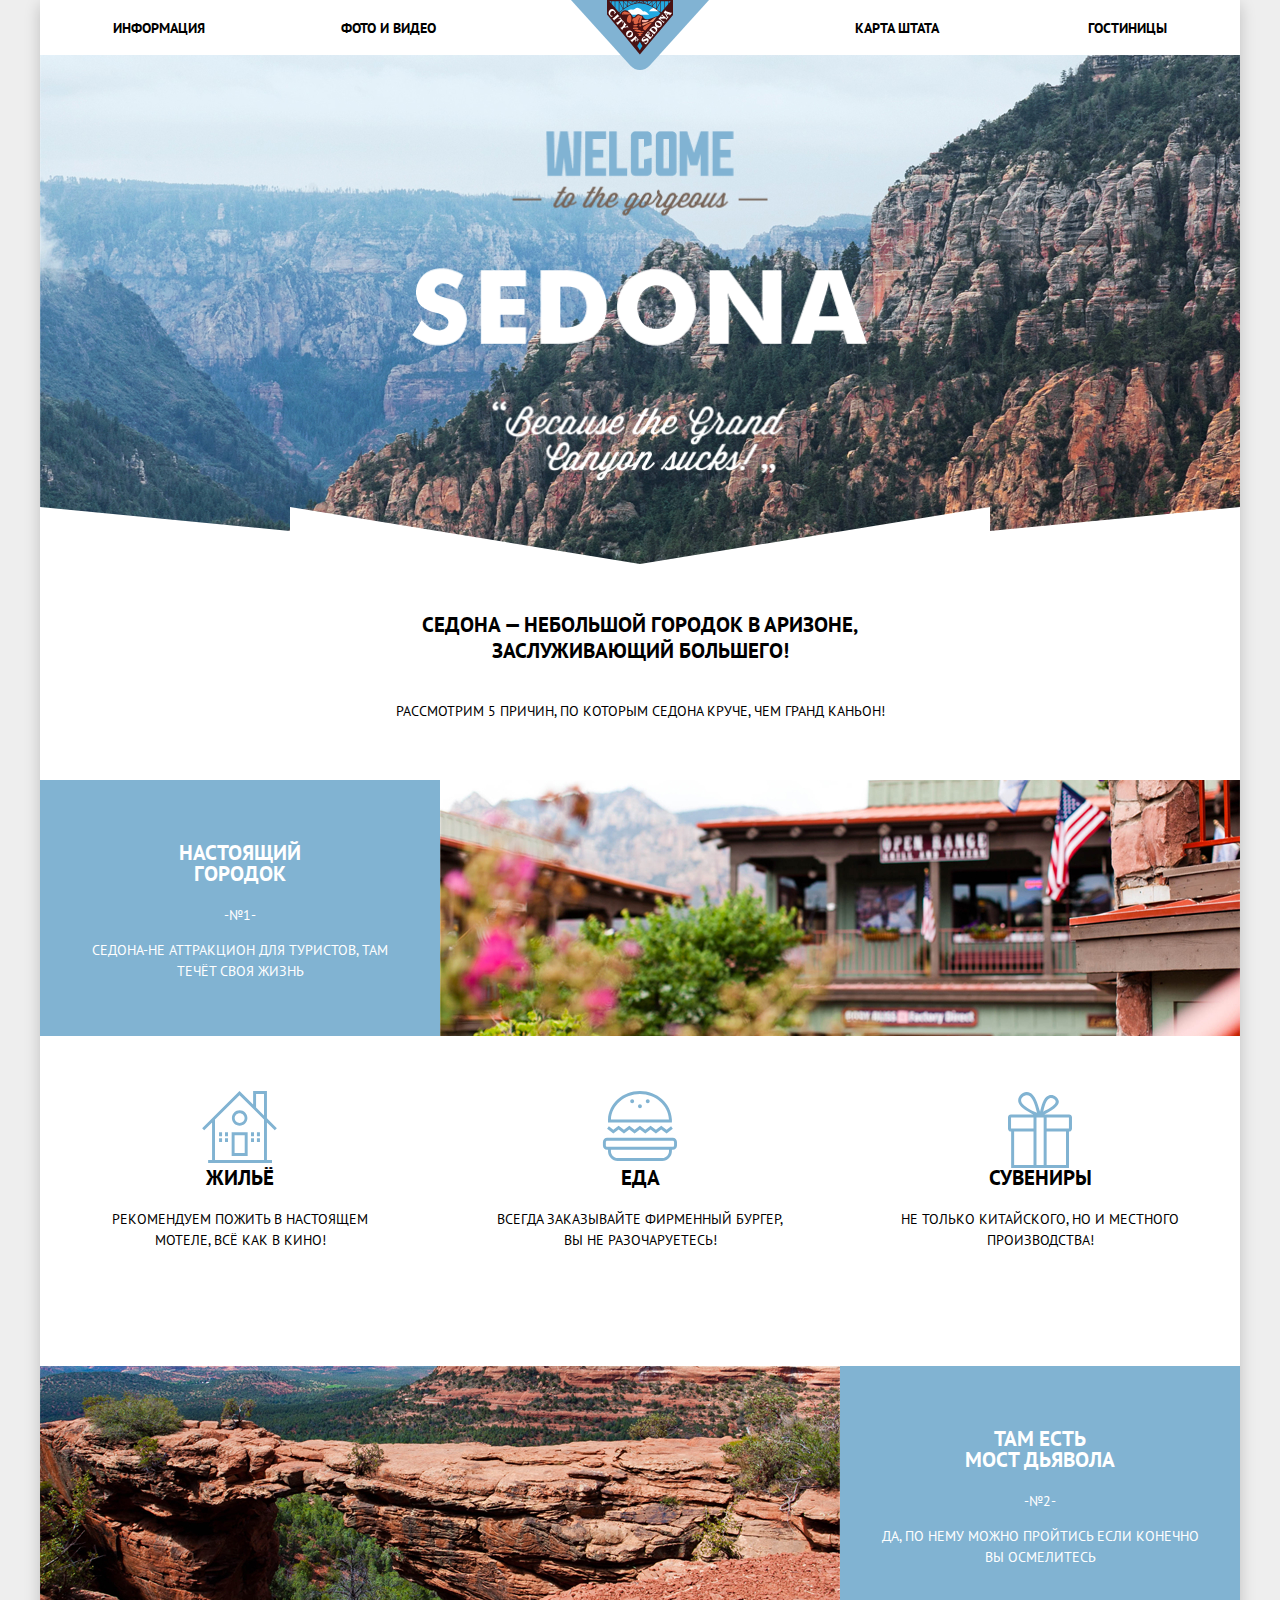
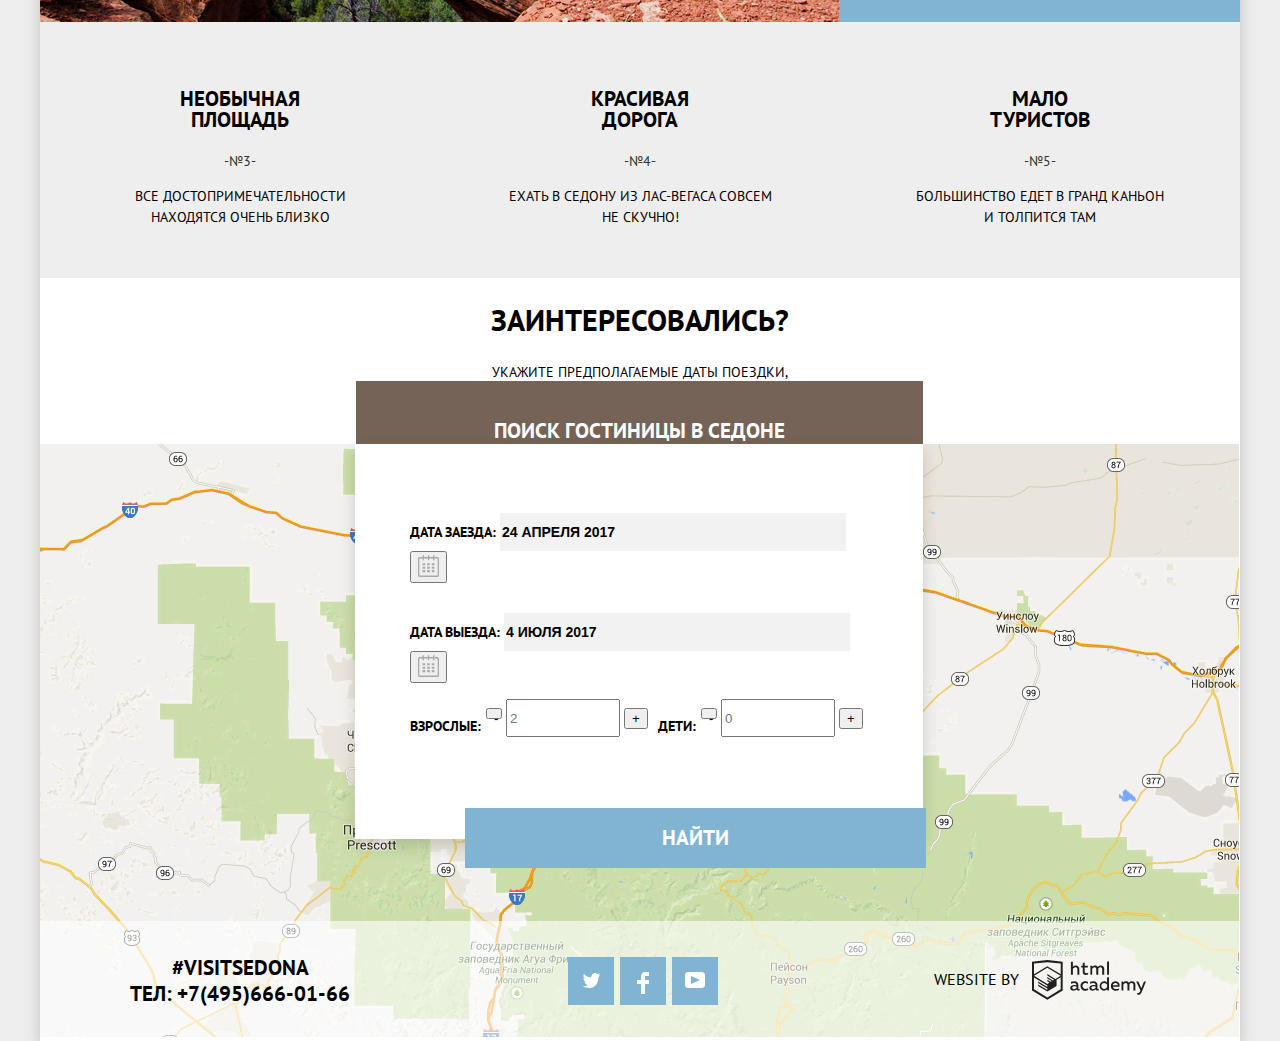
==== index.html @ 146bca11 "homework" ====
<!DOCTYPE html>
<html class="page" lang="ru">
  <head>
    <meta charset="utf-8">
    <title>HTML Academy: Седона</title>
    <link rel="stylesheet" href="https://fonts.googleapis.com/css2?family=PT+Sans:wght@400;700&;display=swap">
    <link rel="stylesheet" href="normalize.css">
    <link rel="stylesheet" href="css\style.css">
  </head>
  <body class="page-body">
      <div class="main-wrapper">
    <header class="main-header">
        <nav class="main-nav">
            <a class="main-header-logo">
                <img src="img/logos.svg" alt="Логотип городка Седона">
            </a>
            <ul class="site-nav">
                <li class="nav-left"><a href="blank.html">Информация</a></li>
                <li class="nav-left"><a href="blank.html">Фото и видео</a></li>
                <li class="nav-right nav-state-map"><a href="blank.html">Карта штата</a></li>
                <li class="nav-right"><a href="blank.html">Гостиницы</a></li>
            </ul> 
        </nav>
    </header>
    <main class="container">
        <section class="main-banner">
            <img class="welcome-pic" src="img/welcome.png" width="456,65" height="350,88" alt="Приветственный баннер">
            <h1 class="visually-hidden">Городок Седона</h1>
        </section>
        <div class="intro">
        <p class="text-intro">Седона — небольшой городок в Аризоне,<br>заслуживающий большего!</p>
        <p class="reasons">Рассмотрим 5 причин, по которым Седона круче, чем Гранд Каньон!</p>
    </div>        
    <section class="features">
            <h2 class="visually-hidden">Причины</h2>
            <ul class="features-list">
                <li class="feature-item-w">
                    <div class="feature-grid-pic-1">
                        <div>
                            <h3 class="item-name-w">Настоящий<br> городок</h3>
                            <p class="item-number-w">-№1-</p>
                            <p class="item-text-w">Седона-не аттракцион для туристов, там<br> течёт своя жизнь</p>
                        </div>
                            <img class="sedona-town-img" src="img/image.jpg" width="800" height="256" alt="Фотография города">
                </div>
               </li>
                <li class="feature-item">
                    <ul class="feature-icons">
                        <li class="feature-icon-home">
                            <h3 class="item-name">Жильё</h3>
                            <p class="item-text">Рекомендуем пожить в настоящем<br> мотеле, всё как в кино!</p>
                        </li>
                        <li class="feature-icon-food">
                            <h3 class="item-name">Еда</h3>
                            <p class="item-text">Всегда заказывайте фирменный бургер,<br> вы не разочаруетесь!</p>
                        </li>
                        <li class="feature-icon-souvenirs">
                            <h3 class="item-name">Сувениры</h3>
                            <p class="item-text">Не только китайского, но и местного<br> производства!</p>
                        </li>
                    </ul>
                </li>
                <li class="feature-item-w">
                    <div class="feature-grid-pic-2">
                        <div>
                            <img class="devils-bridge-img" src="img/image2.jpg" width="800" height="256" alt="Фотография Моста Дьявола»">
                        </div>
                        <div>
                            <h3 class="item-name-w">Там есть<br> мост дьявола</h3>
                            <p class="item-number-w">-№2-</p>
                            <p class="item-text-w">Да, по нему можно пройтись если конечно<br> вы осмелитесь</p>
                        </div>
                    </div>
                </li>
                <li>
                    <ul class="feature-item-grid">
                    <li class="feature-item">
                        <h3 class="item-name">Необычная<br>площадь</h3>
                        <p class="item-number">-№3-</p> 
                        <p class="item-text">Все достопримечательности<br> находятся очень близко</p>
                    </li>
                    <li class="feature-item">
                        <h3 class="item-name">Красивая<br>дорога</h3>
                        <p class="item-number">-№4-</p>
                        <p class="item-text">Ехать в Седону из Лас-Вегаса совсем<br> не скучно!</p>
                    </li>
                    <li class="feature-item">
                        <h3 class="item-name">Мало<br>туристов</h3>
                        <p class="item-number">-№5-</p>
                        <p class="item-text">Большинство едет в Гранд Каньон<br> и толпится там</p>
                    </li>
                    </ul>
                </li>
            </ul>
        </section>
        <section class="interested">
            <p class="reservation-header">Заинтересовались?</p>
            <p class="reservation-text">Укажите предполагаемые даты поездки,<br> и мы покажем вам лучшие предложения гостиниц в Седоне</p>
            <h3 class="visually-hidden" >Форма поиска</h3>
            <a href="#" class="hotel-search-header">Поиск гостиницы в Седоне</a>
        </section>
            <div class="map-index">
            <section class="search-main-page">
            <form class="form-main-page" action="#" method="post">
                <div class="check-in-out">
                <p class="form-item">
                    <label for="check-in">Дата заезда:</label>
                    <input id="check-in" type="text" name="check-in-date" placeholder="24 апреля 2017">
                    <button type="button" name="calendar-button">
                        <svg width="21" height="23" viewBox="0 0 21 23" fill="none" xmlns="http://www.w3.org/2000/svg">
                            <path fill-rule="evenodd" clip-rule="evenodd" d="M16.406 3.02498H19.251C20.217 3.02498 21 3.84698 21 4.86198V21.164C21 22.179 20.217 23 19.251 23H1.75C0.784 23 0 22.179 0 21.164V4.86198C0 3.84698 0.784 3.02498 1.75 3.02498H4.593V1.64798C4.593 1.26698 4.887 0.958984 5.25 0.958984C5.612 0.958984 5.906 1.26698 5.906 1.64798V3.02498H9.844V1.64798C9.844 1.26698 10.138 0.958984 10.501 0.958984C10.862 0.958984 11.156 1.26698 11.156 1.64798V3.02498H15.094V1.64798C15.094 1.26698 15.387 0.958984 15.75 0.958984C16.112 0.958984 16.406 1.26698 16.406 1.64798V3.02498ZM19.5646 21.484C19.6466 21.3979 19.691 21.2828 19.688 21.164H19.689V4.86198C19.689 4.60898 19.493 4.40298 19.252 4.40298H16.407V5.78098C16.407 6.16198 16.113 6.46998 15.751 6.46998C15.388 6.46998 15.095 6.16198 15.095 5.78098V4.40298H11.157V5.78098C11.157 6.16198 10.863 6.46998 10.502 6.46998C10.139 6.46998 9.845 6.16198 9.845 5.78098V4.40298H5.907V5.78098C5.907 6.16198 5.613 6.46998 5.251 6.46998C4.888 6.46998 4.594 6.16198 4.594 5.78098V4.40298H1.75C1.50263 4.40953 1.30696 4.61458 1.312 4.86198V21.164C1.30696 21.4114 1.50263 21.6164 1.75 21.623H19.251C19.3698 21.6201 19.4826 21.5701 19.5646 21.484Z" fill="#A9A9A9"/>
                            <path fill-rule="evenodd" clip-rule="evenodd" d="M4.59399 9.2251H7.21899V11.2911H4.59399V9.2251ZM4.59399 12.6681H7.21899V14.7351H4.59399V12.6681ZM7.21899 16.1121H4.59399V18.1781H7.21899V16.1121ZM9.18799 16.1121H11.813V18.1781H9.18799V16.1121ZM11.813 12.6681H9.18799V14.7351H11.813V12.6681ZM9.18799 9.2251H11.813V11.2911H9.18799V9.2251ZM16.406 16.1121H13.781V18.1781H16.406V16.1121ZM13.781 12.6681H16.406V14.7351H13.781V12.6681ZM16.406 9.2251H13.781V11.2911H16.406V9.2251Z" fill="#A9A9A9"/>
                            </svg>
                    </button>
                </p>
                <p class="form-item">
                    <label for="check-out">Дата выезда:</label>
                    <input id="check-out" type="text" name="check-out-date" placeholder="4 июля 2017">
                    <button type="button" name="calendar-button">
                        <svg width="21" height="23" viewBox="0 0 21 23" fill="none" xmlns="http://www.w3.org/2000/svg">
                            <path fill-rule="evenodd" clip-rule="evenodd" d="M16.406 3.02498H19.251C20.217 3.02498 21 3.84698 21 4.86198V21.164C21 22.179 20.217 23 19.251 23H1.75C0.784 23 0 22.179 0 21.164V4.86198C0 3.84698 0.784 3.02498 1.75 3.02498H4.593V1.64798C4.593 1.26698 4.887 0.958984 5.25 0.958984C5.612 0.958984 5.906 1.26698 5.906 1.64798V3.02498H9.844V1.64798C9.844 1.26698 10.138 0.958984 10.501 0.958984C10.862 0.958984 11.156 1.26698 11.156 1.64798V3.02498H15.094V1.64798C15.094 1.26698 15.387 0.958984 15.75 0.958984C16.112 0.958984 16.406 1.26698 16.406 1.64798V3.02498ZM19.5646 21.484C19.6466 21.3979 19.691 21.2828 19.688 21.164H19.689V4.86198C19.689 4.60898 19.493 4.40298 19.252 4.40298H16.407V5.78098C16.407 6.16198 16.113 6.46998 15.751 6.46998C15.388 6.46998 15.095 6.16198 15.095 5.78098V4.40298H11.157V5.78098C11.157 6.16198 10.863 6.46998 10.502 6.46998C10.139 6.46998 9.845 6.16198 9.845 5.78098V4.40298H5.907V5.78098C5.907 6.16198 5.613 6.46998 5.251 6.46998C4.888 6.46998 4.594 6.16198 4.594 5.78098V4.40298H1.75C1.50263 4.40953 1.30696 4.61458 1.312 4.86198V21.164C1.30696 21.4114 1.50263 21.6164 1.75 21.623H19.251C19.3698 21.6201 19.4826 21.5701 19.5646 21.484Z" fill="#A9A9A9"/>
                            <path fill-rule="evenodd" clip-rule="evenodd" d="M4.59399 9.2251H7.21899V11.2911H4.59399V9.2251ZM4.59399 12.6681H7.21899V14.7351H4.59399V12.6681ZM7.21899 16.1121H4.59399V18.1781H7.21899V16.1121ZM9.18799 16.1121H11.813V18.1781H9.18799V16.1121ZM11.813 12.6681H9.18799V14.7351H11.813V12.6681ZM9.18799 9.2251H11.813V11.2911H9.18799V9.2251ZM16.406 16.1121H13.781V18.1781H16.406V16.1121ZM13.781 12.6681H16.406V14.7351H13.781V12.6681ZM16.406 9.2251H13.781V11.2911H16.406V9.2251Z" fill="#A9A9A9"/>
                            </svg>
                    </button>
                </p>
            </div>
            <div class="kids-adult">
                <p class="form-item">
                    <label for="adults">Взрослые:</label>
                    <div class="plus-minus-wrapper">
                        <button type="button" class="button-minus">-</button>
                    <input id="adults" type="text" name="how-many-adults" placeholder="2">
                    <button type="button" class="button-plus">+</button>
                </div>
                </p>
                <p class="form-item">
                    <label for="kids">Дети:</label>
                    <div class="plus-minus-wrapper">
                    <button type="button" class="button-minus">-</button>
                    <input id="kids" type="text" name="how-many-kids" placeholder="0">
                    <button type="button" class="button-plus">+</button>
                </div>
                </p>
            </div>
            <button type="submit" class="search-button">Найти</button>
            </form>  
        </section>
        <img src="img/map.png" width="1199" height="594" alt="Скриншот карты">
    </div>
    </main>
    <footer class="page-footer main-footer">
        <section class="footer-contacts">
            <p>#VISITSEDONA<br>
                ТЕЛ: <a href="tel:+74956660166">+7(495)666-01-66</a>
            </p>
        </section>
        <section class="footer-social">
            <ul class="social">
                <li class="social-icon">
                    <a class="social-button" href="#">
                        <span class="visually-hidden">Твиттер</span>
                        <svg width="17" height="17" viewBox="0 0 17 17" fill="none" xmlns="http://www.w3.org/2000/svg">
                            <path d="M10.95 1.14409C12.635 0.648089 13.934 1.41409 14.527 2.32309C15.2 2.09209 15.858 1.84209 16.538 1.61509C16.5249 2.30145 16.2117 2.94761 15.681 3.38309C16.366 3.55309 16.985 2.89209 16.985 2.89209C16.816 3.89209 15.979 4.68009 15.422 4.91609C15.191 11.6661 12.247 16.1331 5.34498 15.9981H4.89898C4.48898 15.9981 0.734977 15.5381 0.000976562 14.1111C2.27198 14.3071 3.89398 13.6891 4.69398 12.9341C3.73398 12.6341 2.01498 12.4571 1.71498 9.98409C2.06398 10.0901 2.27898 10.2121 2.90498 10.1031C1.70498 9.24709 0.373977 8.53009 0.447977 6.33009C0.732977 6.65809 1.51498 6.86609 1.78798 6.80209C1.08498 6.56109 -0.182023 3.44209 0.893977 1.85009C2.71198 3.70409 4.62898 5.45609 8.04598 5.62309C8.25398 3.33009 9.18298 1.79309 10.95 1.14409Z" fill="white"/>
                        </svg>
                    </a>
                </li>
                <li class="social-icon">
                    <a class="social-button" href="#">
                        <span class="visually-hidden">Фейсбук</span>
                        <svg width="12" height="22" viewBox="0 0 12 22" fill="none" xmlns="http://www.w3.org/2000/svg">
                            <path d="M12 4V0H8C5.79086 0 4 1.79086 4 4V8H0V12H4V22H8V12H12V8H8V4H12Z" fill="white"/>
                        </svg>
                    </a>
                </li>
                <li class="social-icon">
                    <a class="social-button" href="#">
                        <span class="visually-hidden">Ютуб</span>
                        <svg width="20" height="16" viewBox="0 0 20 16" fill="none" xmlns="http://www.w3.org/2000/svg">
                            <path fill-rule="evenodd" clip-rule="evenodd" d="M3 0H17C18.65 0 20 1.35 20 3V13C20 14.65 18.65 16 17 16H3C1.35 16 0 14.65 0 13V3C0 1.35 1.35 0 3 0ZM6.027 4.002V11.998L15.014 8L6.027 4.002Z" fill="white"/>
                        </svg>                            
                    </a>
                </li>
            </ul>
        </section>
        <section>
            <span class="footer-copyright">
                <div class="copyright-text">WEBSITE BY</div>
                <a class="copyright-button" href="https://htmlacademy.ru/intensive/htmlcss">
                    <span class="visually-hidden">HTML Academy</span>
                    <svg width="115" height="41" viewBox="0 0 115 41" fill="none" xmlns="http://www.w3.org/2000/svg">
                        <path fill-rule="evenodd" clip-rule="evenodd" d="M15.5197 1.05737H15.3509L0 2.71895V31.4945L15.3509 40.8382L30.7018 31.4945V2.71895L15.5197 1.05737ZM77.0183 2.62185H75.0876V15.7311H77.0183V2.62185ZM40.8619 2.63264V7.76843C41.6131 6.9864 42.6386 6.5436 43.7105 6.53843C44.6823 6.47908 45.6329 6.84495 46.3253 7.54479C47.0177 8.24462 47.3866 9.21244 47.3399 10.2068V15.7634H45.367V10.4658C45.4231 9.94897 45.2754 9.43059 44.9566 9.02553C44.6377 8.62047 44.174 8.36218 43.6683 8.3079H43.3518C42.3456 8.36979 41.4321 8.9295 40.9041 9.80764V15.7634H38.8995V2.63264H40.8619ZM77.0183 31.4837H75.2775V30.0595C74.4828 31.1353 73.23 31.7538 71.9119 31.7211C69.4751 31.5528 67.5825 29.4822 67.5825 26.9845C67.5825 24.4867 69.4751 22.4162 71.9119 22.2479C73.1195 22.2052 74.2818 22.7203 75.0771 23.6505V18.3205H77.0183V31.4837ZM47.0656 30.0595C47.263 30.0515 47.4583 30.0152 47.6459 29.9516V31.3866C47.2482 31.5404 46.826 31.6172 46.4009 31.6132C45.6482 31.6769 44.9394 31.2429 44.639 30.5342C43.7036 31.31 42.5302 31.7227 41.3261 31.6995C39.733 31.6995 38.256 30.804 38.256 28.9482C38.256 26.65 40.3661 25.9379 42.1702 25.9379C42.9402 25.9505 43.707 26.0408 44.4596 26.2076V25.884C44.4596 24.805 43.6578 23.9742 42.1491 23.9742C41.0585 23.9764 39.9804 24.2116 38.9839 24.6647V22.8305C40.0678 22.451 41.204 22.2506 42.3495 22.2371C44.8394 22.2371 46.3693 23.4455 46.3693 26.1753V29.4121C46.3546 29.5668 46.401 29.721 46.4981 29.8406C46.5951 29.9601 46.7349 30.035 46.8862 30.0487H47.0656V30.0595ZM40.2711 28.8403C40.298 29.229 40.4761 29.5905 40.7655 29.844C41.055 30.0974 41.4317 30.2217 41.8115 30.189H41.9275C42.8819 30.1906 43.7973 29.8022 44.4702 29.11V27.5779C43.842 27.4414 43.2026 27.3655 42.5605 27.3513C41.5055 27.3513 40.2817 27.7074 40.2817 28.8403H40.2711ZM56.0229 22.9384C55.1962 22.4632 54.2596 22.2246 53.3115 22.2479H52.9422C51.7332 22.2873 50.5891 22.8166 49.7619 23.7192C48.9347 24.6218 48.4923 25.8236 48.5321 27.06V27.5024C48.6957 30.0004 50.805 31.8921 53.2482 31.7318C54.2519 31.7555 55.2477 31.5452 56.1601 31.1168V29.2718C55.3769 29.7215 54.4945 29.9591 53.5963 29.9624C52.5199 30.0288 51.4963 29.4793 50.9385 28.5356C50.3806 27.5918 50.3806 26.4095 50.9385 25.4658C51.4963 24.522 52.5199 23.9725 53.5963 24.039C54.461 24.0357 55.3066 24.2989 56.0229 24.7942V22.9384ZM66.1514 30.0595C66.3488 30.0515 66.5441 30.0152 66.7317 29.9516V31.3866C66.334 31.5404 65.9118 31.6172 65.4867 31.6132C64.734 31.6769 64.0252 31.2429 63.7248 30.5342C62.7894 31.31 61.616 31.7227 60.4119 31.6995C58.8188 31.6995 57.3417 30.804 57.3417 28.9482C57.3417 26.65 59.4518 25.9379 61.256 25.9379C62.0259 25.9505 62.7928 26.0408 63.5454 26.2076V25.884C63.5454 24.805 62.7436 23.9742 61.2349 23.9742C60.1443 23.9764 59.0662 24.2116 58.0697 24.6647V22.8305C59.1536 22.451 60.2897 22.2506 61.4353 22.2371C63.9252 22.2371 65.455 23.4455 65.455 26.1753V29.4121C65.4404 29.5668 65.4868 29.721 65.5838 29.8406C65.6809 29.9601 65.8207 30.035 65.972 30.0487H66.1514V30.0595ZM59.855 29.8481C59.5632 29.5943 59.3837 29.2311 59.3569 28.8403H59.378C59.378 27.7074 60.5385 27.3513 61.6569 27.3513C62.299 27.3655 62.9383 27.4414 63.5665 27.5779V29.11C62.8937 29.8022 61.9782 30.1906 61.0239 30.189H60.9078C60.5263 30.2247 60.1469 30.1019 59.855 29.8481ZM69.3271 26.9305C69.3271 25.2859 70.6308 23.9526 72.239 23.9526L72.2601 24.0066C73.4742 24.0066 74.5742 24.7382 75.0665 25.8732V28.0311C74.5856 29.1871 73.4673 29.9296 72.239 29.9084C70.6308 29.9084 69.3271 28.5752 69.3271 26.9305ZM83.3486 22.2479C86.8408 22.2479 88.0541 25.1395 87.4844 27.7397H80.922C81.1436 29.3582 82.6839 30.0163 84.2876 30.0163C85.2509 30.0196 86.2027 29.8021 87.0729 29.3797V31.1061C86.0736 31.5421 84.9939 31.7519 83.9078 31.7211C81.2385 31.7211 78.8963 30.189 78.8963 26.9521C78.8362 25.7502 79.2482 24.5736 80.0408 23.6841C80.8334 22.7945 81.9408 22.2658 83.1165 22.2155H83.3486V22.2479ZM80.8693 26.1753C80.9704 24.8237 82.1216 23.8104 83.4436 23.9095H83.4858C84.1064 23.8531 84.7196 24.08 85.1612 24.5295C85.6028 24.979 85.8275 25.6051 85.7752 26.24H80.8693V26.1753ZM89.489 31.4621V22.4961H91.2298V23.575C91.9777 22.7197 93.041 22.2229 94.1628 22.2047C95.2951 22.1328 96.3712 22.7163 96.9482 23.7153C97.7407 22.8335 98.8477 22.3161 100.018 22.2803C100.952 22.2327 101.859 22.6011 102.507 23.2901C103.154 23.9792 103.478 24.9213 103.394 25.8732V31.4837H101.39V25.9271C101.437 25.4734 101.306 25.0191 101.024 24.6647C100.743 24.3104 100.336 24.0852 99.8917 24.039H99.6174C98.7512 24.0941 97.9525 24.536 97.4335 25.2474V31.4837H95.4289V25.9271C95.4728 25.47 95.3357 25.0139 95.0481 24.6611C94.7606 24.3082 94.3467 24.088 93.8991 24.0497H93.6881C92.7466 24.1344 91.8915 24.6449 91.3564 25.4416V31.5161H89.5312L89.489 31.4621ZM113.977 22.4745H111.972L109.324 29.2718L106.306 22.4853H104.196L108.417 31.5484L108.237 32.0016C107.72 33.3611 107.003 34.0516 106.053 34.0516C105.75 34.0548 105.447 34.0112 105.156 33.9221V35.6161C105.536 35.7125 105.926 35.7632 106.317 35.7671C107.646 35.7671 108.902 35.0226 109.851 32.6813L113.977 22.4745ZM52.689 6.78658V3.54974L50.7266 4.01369V6.73264H49.144V8.49132H50.7899V12.9905C50.7231 13.817 51.0244 14.6301 51.61 15.2038C52.1955 15.7775 53.0028 16.0505 53.8073 15.9468C54.5996 15.9535 55.3875 15.8259 56.139 15.5692V13.8429C55.5727 14.0781 54.9672 14.199 54.356 14.199C53.2165 14.199 52.689 13.8105 52.689 12.6237V8.5129H55.8541V6.78658H52.689ZM58.3862 15.7526V6.75421H60.1376V7.83316C60.8811 6.97655 61.9403 6.476 63.0601 6.45211C64.1624 6.38099 65.2146 6.93142 65.8032 7.88711C66.5958 7.00534 67.7028 6.48794 68.8734 6.45211C69.8138 6.41462 70.7233 6.79859 71.364 7.50353C72.0046 8.20846 72.3126 9.16418 72.2073 10.1205V15.7418H70.2028V10.1853C70.2499 9.73151 70.1184 9.27721 69.8373 8.92287C69.5561 8.56853 69.1485 8.34334 68.7046 8.29711H68.4619C67.5957 8.35228 66.797 8.7942 66.278 9.50553V15.7418H64.2734V10.1853C64.3206 9.73151 64.1891 9.27721 63.9079 8.92287C63.6268 8.56853 63.2191 8.34334 62.7752 8.29711H62.5326C61.5911 8.38181 60.736 8.89229 60.2009 9.68895V15.7634H58.3862V15.7526ZM28.6972 30.3033L28.7078 30.2968L28.6972 30.3184V30.3033ZM28.6972 18.3205V30.3033L15.3509 38.4321L2.00459 30.3184V18.5147L15.2876 26.6068V28.0311L6.18257 22.5284V23.9418L15.3404 29.5632V31.0629L6.19312 25.4955V26.9521L15.3509 32.5734L24.5826 26.9197V20.8129L28.6972 18.3205ZM28.7078 16.7776L25.0362 18.9355L23.3482 20.0145L15.3087 15.0837V16.4971L22.156 20.7266L22.0083 20.8237L20.9532 21.4063L15.2876 17.9537V19.3995L19.761 22.1184L18.706 22.8413L15.3298 20.7913V22.2047L17.5454 23.5426L15.2982 24.9021L2.11009 16.864L15.3087 8.72869L28.7078 16.7776ZM15.2876 7.27211L28.7078 15.3534V4.56395L15.3615 3.12895L2.01514 4.56395V15.3534L15.2876 7.27211Z" fill="#231F20"/>
                    </svg>
                </a>
            </span>
        </section>
    </footer>
</div>
</body>
</html>
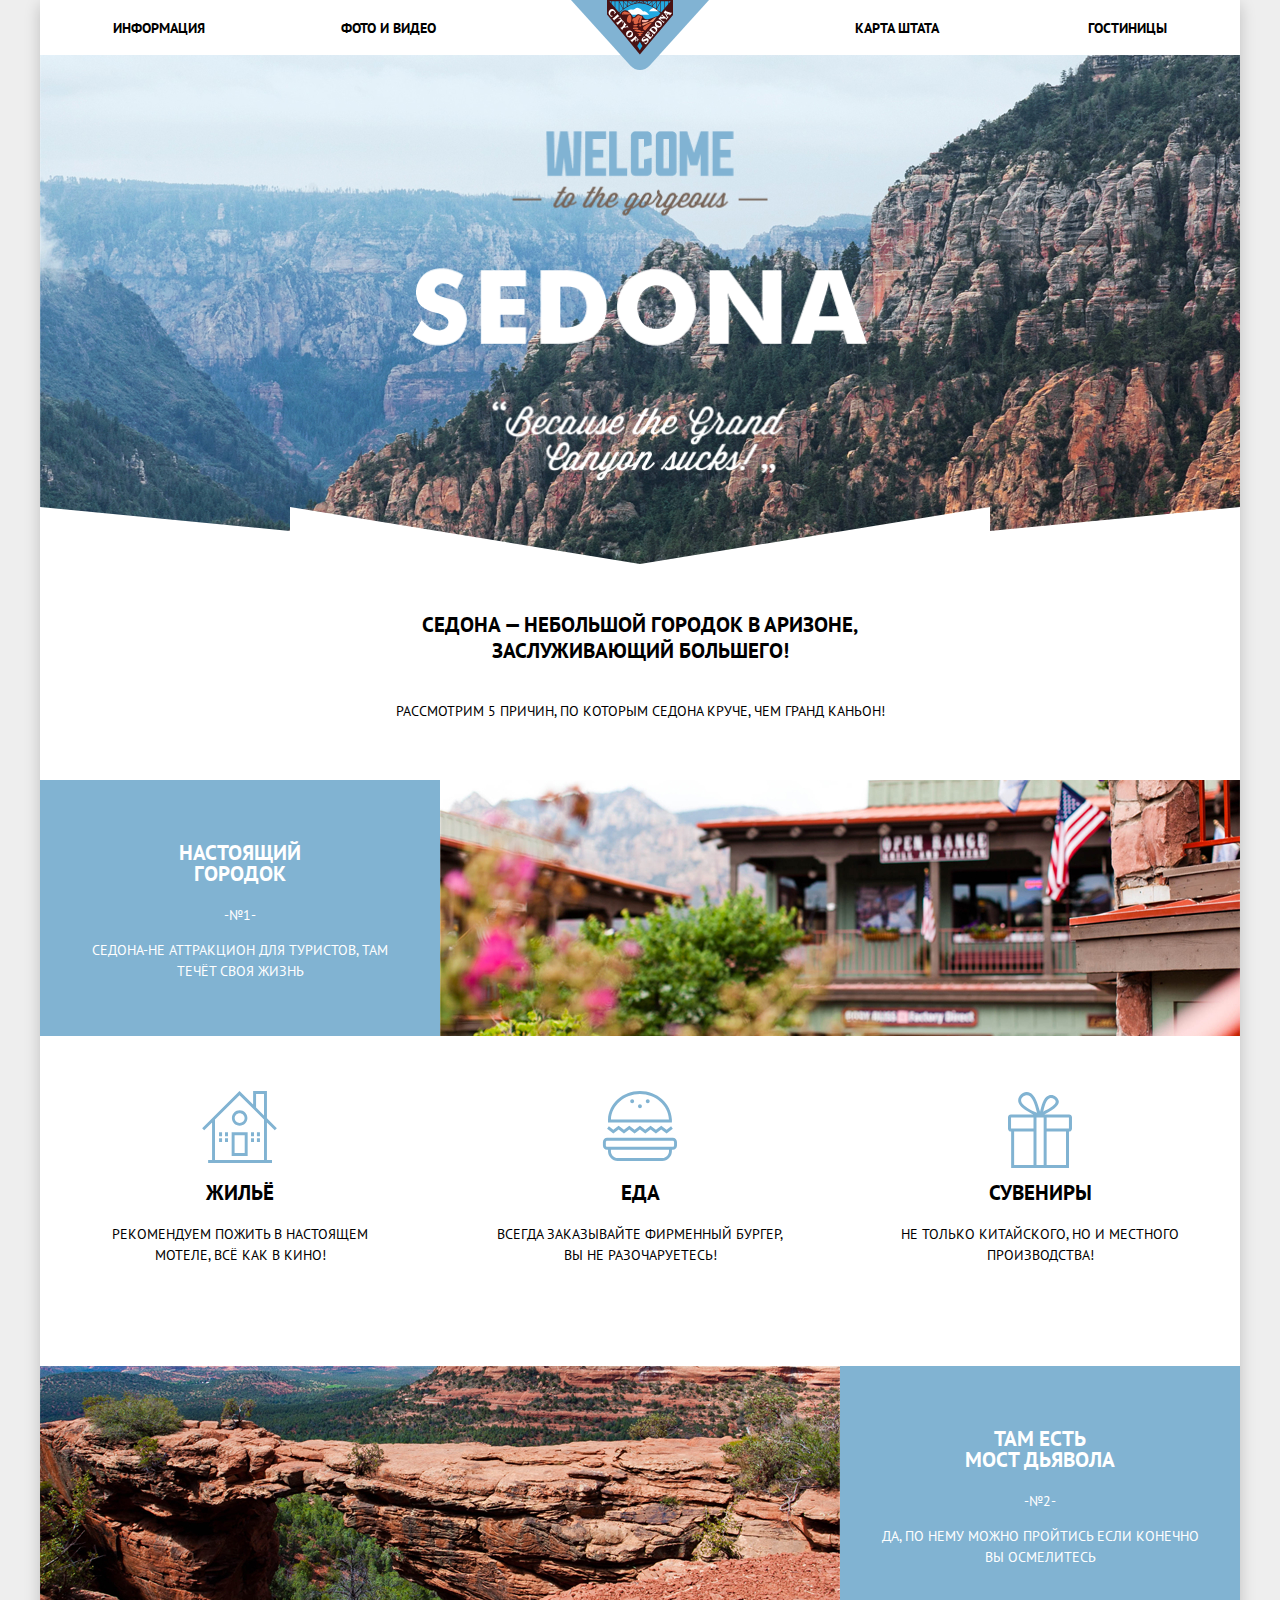
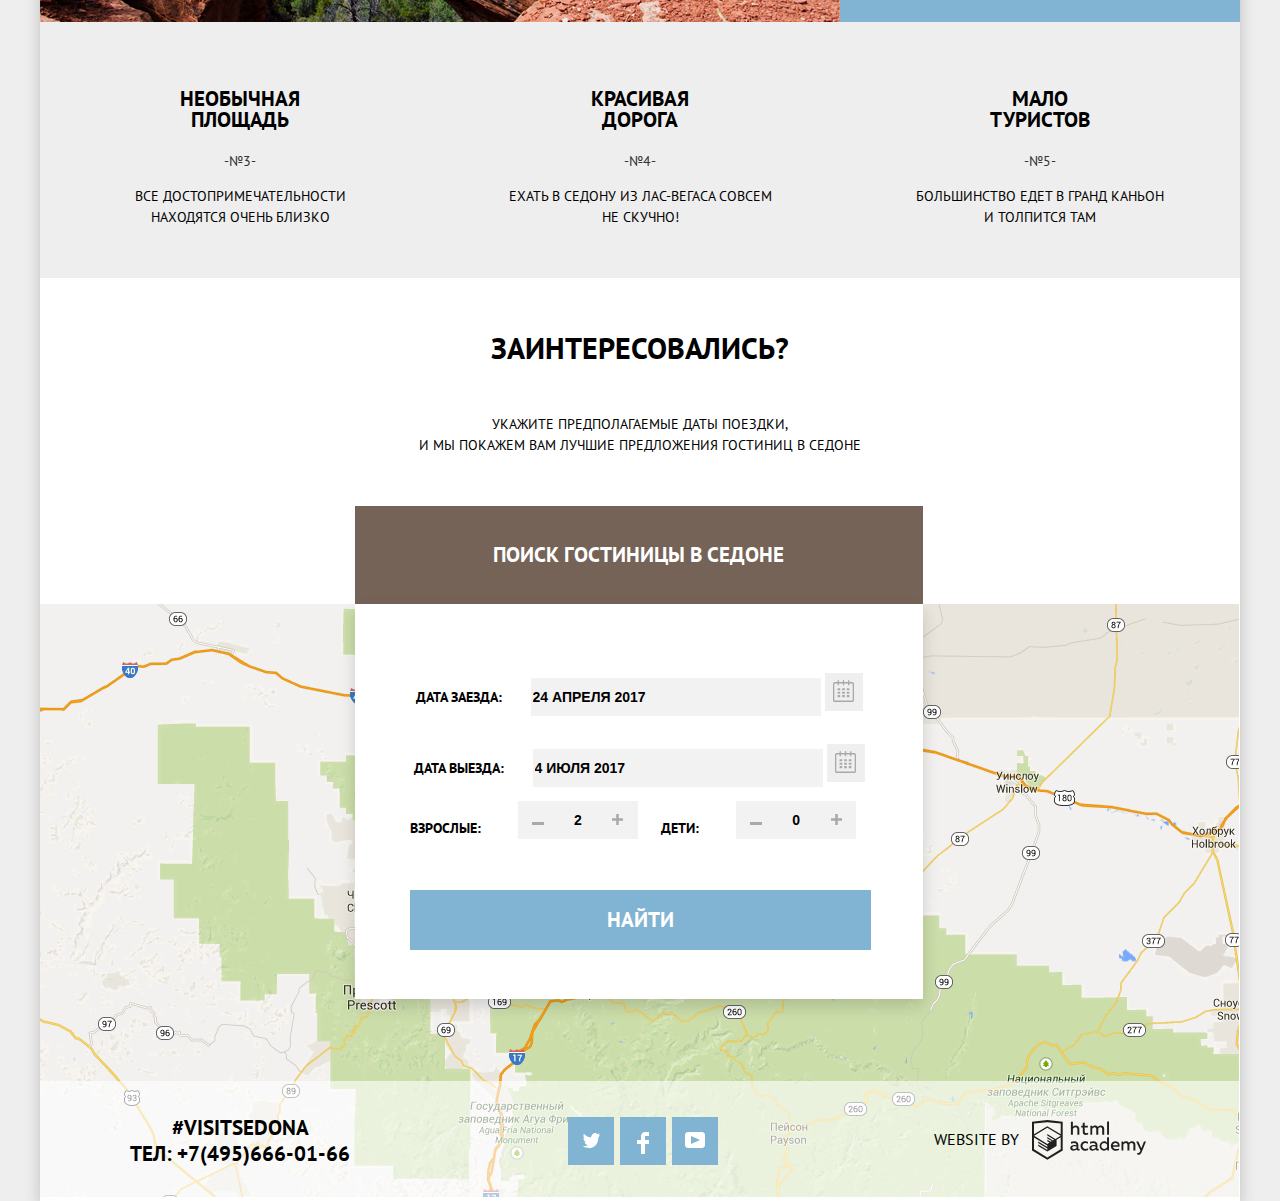
==== commit 12317d35: "hw" ====
--- a/index.html
+++ b/index.html
@@ -106,7 +106,7 @@
                 <p class="form-item">
                     <label for="check-in">Дата заезда:</label>
                     <input id="check-in" type="text" name="check-in-date" placeholder="24 апреля 2017">
-                    <button type="button" name="calendar-button">
+                    <button type="button" name="calendar-button" class="calendar-button">
                         <svg width="21" height="23" viewBox="0 0 21 23" fill="none" xmlns="http://www.w3.org/2000/svg">
                             <path fill-rule="evenodd" clip-rule="evenodd" d="M16.406 3.02498H19.251C20.217 3.02498 21 3.84698 21 4.86198V21.164C21 22.179 20.217 23 19.251 23H1.75C0.784 23 0 22.179 0 21.164V4.86198C0 3.84698 0.784 3.02498 1.75 3.02498H4.593V1.64798C4.593 1.26698 4.887 0.958984 5.25 0.958984C5.612 0.958984 5.906 1.26698 5.906 1.64798V3.02498H9.844V1.64798C9.844 1.26698 10.138 0.958984 10.501 0.958984C10.862 0.958984 11.156 1.26698 11.156 1.64798V3.02498H15.094V1.64798C15.094 1.26698 15.387 0.958984 15.75 0.958984C16.112 0.958984 16.406 1.26698 16.406 1.64798V3.02498ZM19.5646 21.484C19.6466 21.3979 19.691 21.2828 19.688 21.164H19.689V4.86198C19.689 4.60898 19.493 4.40298 19.252 4.40298H16.407V5.78098C16.407 6.16198 16.113 6.46998 15.751 6.46998C15.388 6.46998 15.095 6.16198 15.095 5.78098V4.40298H11.157V5.78098C11.157 6.16198 10.863 6.46998 10.502 6.46998C10.139 6.46998 9.845 6.16198 9.845 5.78098V4.40298H5.907V5.78098C5.907 6.16198 5.613 6.46998 5.251 6.46998C4.888 6.46998 4.594 6.16198 4.594 5.78098V4.40298H1.75C1.50263 4.40953 1.30696 4.61458 1.312 4.86198V21.164C1.30696 21.4114 1.50263 21.6164 1.75 21.623H19.251C19.3698 21.6201 19.4826 21.5701 19.5646 21.484Z" fill="#A9A9A9"/>
                             <path fill-rule="evenodd" clip-rule="evenodd" d="M4.59399 9.2251H7.21899V11.2911H4.59399V9.2251ZM4.59399 12.6681H7.21899V14.7351H4.59399V12.6681ZM7.21899 16.1121H4.59399V18.1781H7.21899V16.1121ZM9.18799 16.1121H11.813V18.1781H9.18799V16.1121ZM11.813 12.6681H9.18799V14.7351H11.813V12.6681ZM9.18799 9.2251H11.813V11.2911H9.18799V9.2251ZM16.406 16.1121H13.781V18.1781H16.406V16.1121ZM13.781 12.6681H16.406V14.7351H13.781V12.6681ZM16.406 9.2251H13.781V11.2911H16.406V9.2251Z" fill="#A9A9A9"/>
@@ -116,7 +116,7 @@
                 <p class="form-item">
                     <label for="check-out">Дата выезда:</label>
                     <input id="check-out" type="text" name="check-out-date" placeholder="4 июля 2017">
-                    <button type="button" name="calendar-button">
+                    <button type="button" name="calendar-button" class="calendar-button">
                         <svg width="21" height="23" viewBox="0 0 21 23" fill="none" xmlns="http://www.w3.org/2000/svg">
                             <path fill-rule="evenodd" clip-rule="evenodd" d="M16.406 3.02498H19.251C20.217 3.02498 21 3.84698 21 4.86198V21.164C21 22.179 20.217 23 19.251 23H1.75C0.784 23 0 22.179 0 21.164V4.86198C0 3.84698 0.784 3.02498 1.75 3.02498H4.593V1.64798C4.593 1.26698 4.887 0.958984 5.25 0.958984C5.612 0.958984 5.906 1.26698 5.906 1.64798V3.02498H9.844V1.64798C9.844 1.26698 10.138 0.958984 10.501 0.958984C10.862 0.958984 11.156 1.26698 11.156 1.64798V3.02498H15.094V1.64798C15.094 1.26698 15.387 0.958984 15.75 0.958984C16.112 0.958984 16.406 1.26698 16.406 1.64798V3.02498ZM19.5646 21.484C19.6466 21.3979 19.691 21.2828 19.688 21.164H19.689V4.86198C19.689 4.60898 19.493 4.40298 19.252 4.40298H16.407V5.78098C16.407 6.16198 16.113 6.46998 15.751 6.46998C15.388 6.46998 15.095 6.16198 15.095 5.78098V4.40298H11.157V5.78098C11.157 6.16198 10.863 6.46998 10.502 6.46998C10.139 6.46998 9.845 6.16198 9.845 5.78098V4.40298H5.907V5.78098C5.907 6.16198 5.613 6.46998 5.251 6.46998C4.888 6.46998 4.594 6.16198 4.594 5.78098V4.40298H1.75C1.50263 4.40953 1.30696 4.61458 1.312 4.86198V21.164C1.30696 21.4114 1.50263 21.6164 1.75 21.623H19.251C19.3698 21.6201 19.4826 21.5701 19.5646 21.484Z" fill="#A9A9A9"/>
                             <path fill-rule="evenodd" clip-rule="evenodd" d="M4.59399 9.2251H7.21899V11.2911H4.59399V9.2251ZM4.59399 12.6681H7.21899V14.7351H4.59399V12.6681ZM7.21899 16.1121H4.59399V18.1781H7.21899V16.1121ZM9.18799 16.1121H11.813V18.1781H9.18799V16.1121ZM11.813 12.6681H9.18799V14.7351H11.813V12.6681ZM9.18799 9.2251H11.813V11.2911H9.18799V9.2251ZM16.406 16.1121H13.781V18.1781H16.406V16.1121ZM13.781 12.6681H16.406V14.7351H13.781V12.6681ZM16.406 9.2251H13.781V11.2911H16.406V9.2251Z" fill="#A9A9A9"/>
@@ -128,17 +128,29 @@
                 <p class="form-item">
                     <label for="adults">Взрослые:</label>
                     <div class="plus-minus-wrapper">
-                        <button type="button" class="button-minus">-</button>
+                        <button type="button" class="button-minus"><svg width="12" height="3" viewBox="0 0 12 3" fill="none" xmlns="http://www.w3.org/2000/svg">
+                            <rect width="12" height="3" fill="#A9A9A9"/>
+                            </svg>
+                        </button>
                     <input id="adults" type="text" name="how-many-adults" placeholder="2">
-                    <button type="button" class="button-plus">+</button>
+                    <button type="button" class="button-plus"><svg width="11" height="11" viewBox="0 0 11 11" fill="none" xmlns="http://www.w3.org/2000/svg">
+                        <path fill-rule="evenodd" clip-rule="evenodd" d="M4.23086 6.76932V11H6.76932V6.76932H11V4.23086H6.76932V0H4.23085V4.23086H0V6.76932H4.23086Z" fill="#A9A9A9"/>
+                        </svg>
+                    </button>
                 </div>
                 </p>
                 <p class="form-item">
                     <label for="kids">Дети:</label>
                     <div class="plus-minus-wrapper">
-                    <button type="button" class="button-minus">-</button>
+                    <button type="button" class="button-minus"><svg width="12" height="3" viewBox="0 0 12 3" fill="none" xmlns="http://www.w3.org/2000/svg">
+                        <rect width="12" height="3" fill="#A9A9A9"/>
+                        </svg>
+                    </button>
                     <input id="kids" type="text" name="how-many-kids" placeholder="0">
-                    <button type="button" class="button-plus">+</button>
+                    <button type="button" class="button-plus"><svg width="11" height="11" viewBox="0 0 11 11" fill="none" xmlns="http://www.w3.org/2000/svg">
+                        <path fill-rule="evenodd" clip-rule="evenodd" d="M4.23086 6.76932V11H6.76932V6.76932H11V4.23086H6.76932V0H4.23085V4.23086H0V6.76932H4.23086Z" fill="#A9A9A9"/>
+                        </svg>
+                    </button>
                 </div>
                 </p>
             </div>
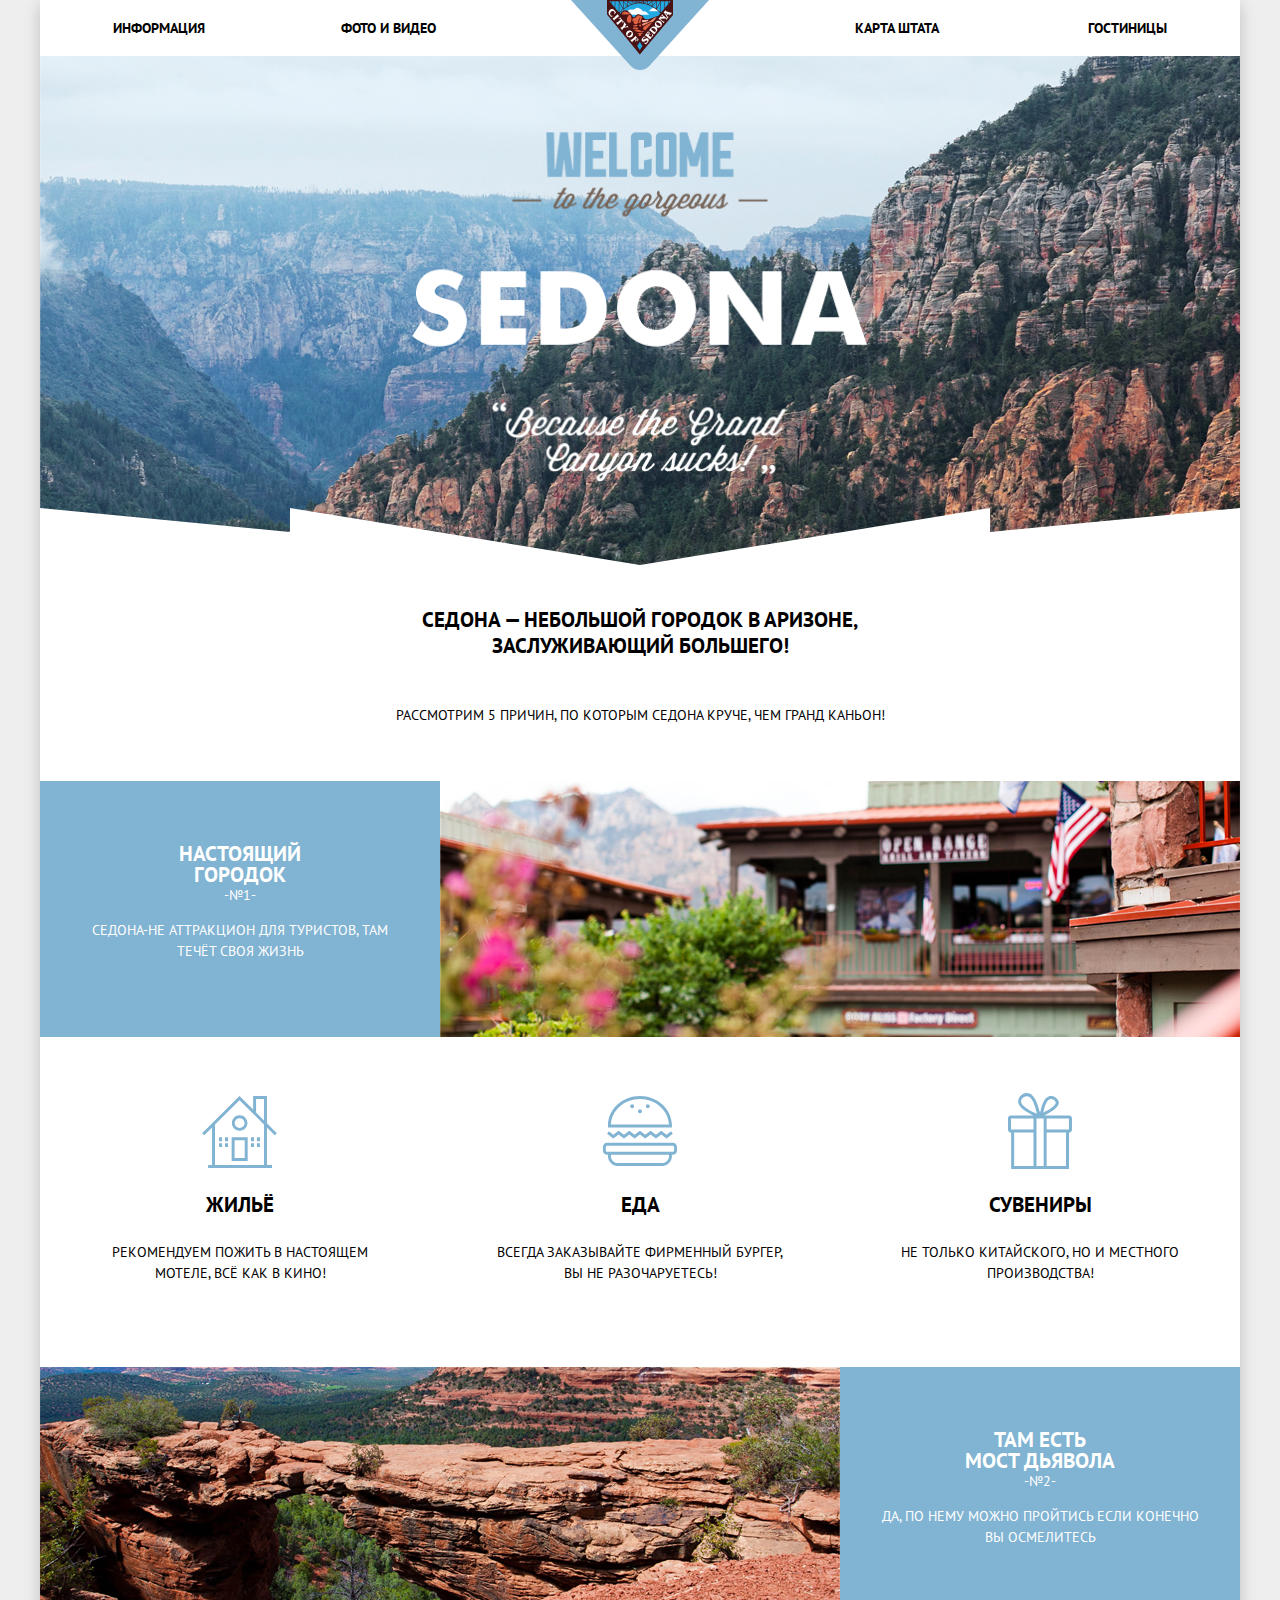
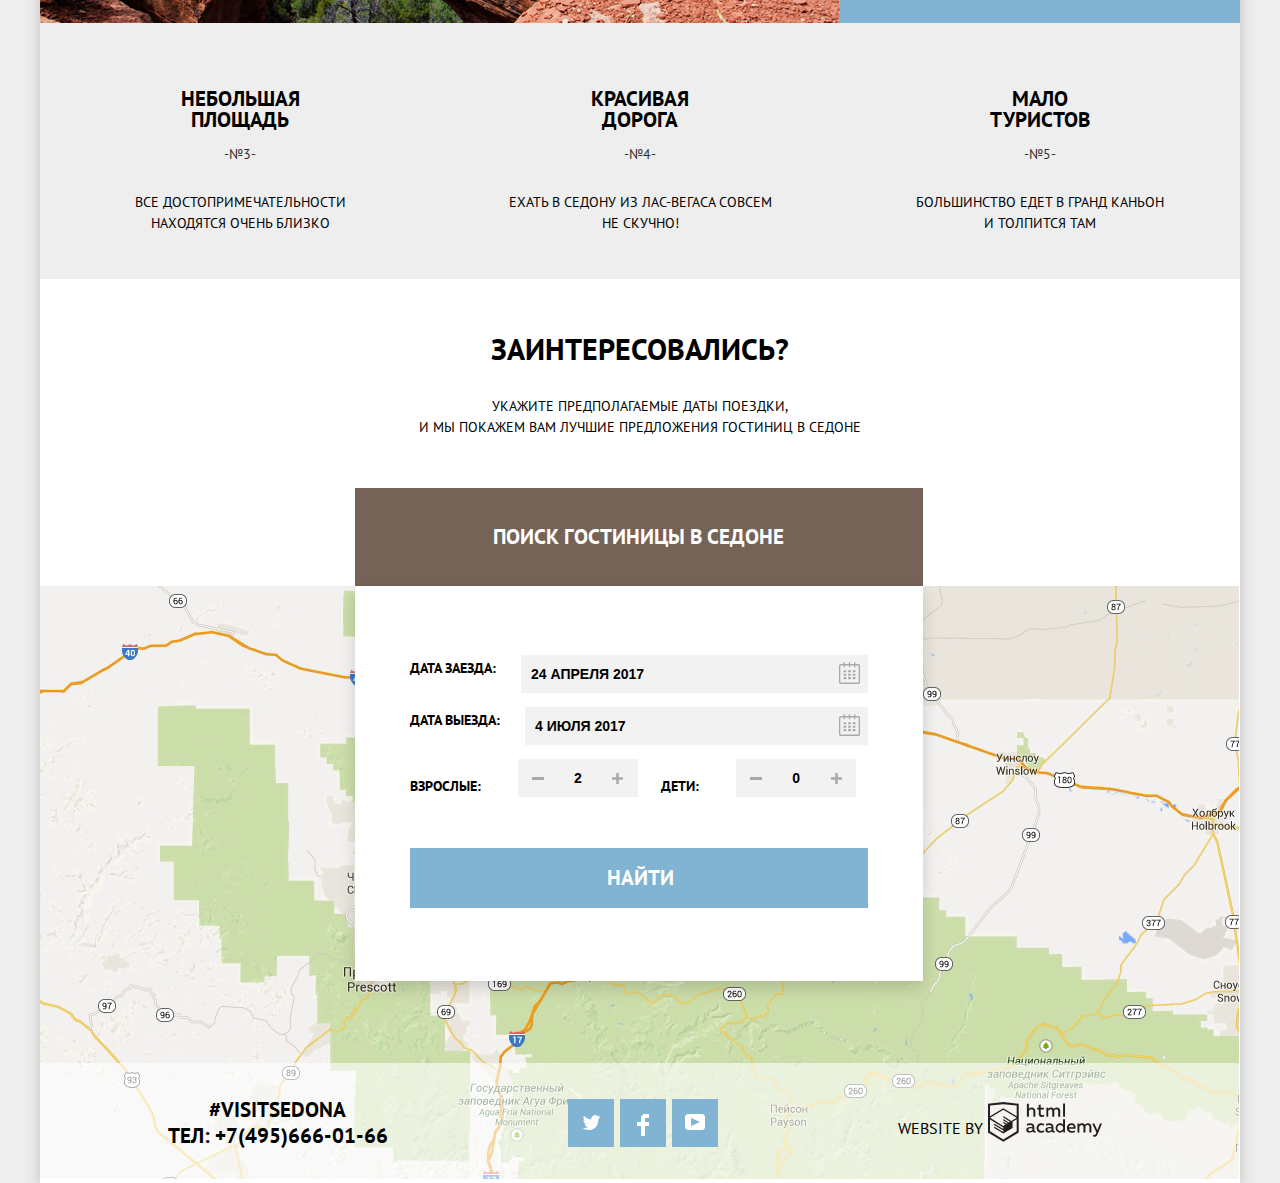
==== commit 42424ed9: "new" ====
--- a/index.html
+++ b/index.html
@@ -75,7 +75,7 @@
                 <li>
                     <ul class="feature-item-grid">
                     <li class="feature-item">
-                        <h3 class="item-name">Необычная<br>площадь</h3>
+                        <h3 class="item-name">Небольшая<br>площадь</h3>
                         <p class="item-number">-№3-</p> 
                         <p class="item-text">Все достопримечательности<br> находятся очень близко</p>
                     </li>
@@ -105,7 +105,7 @@
                 <div class="check-in-out">
                 <p class="form-item">
                     <label for="check-in">Дата заезда:</label>
-                    <input id="check-in" type="text" name="check-in-date" placeholder="24 апреля 2017">
+                    <input class="check-in-input" id="check-in" type="text" name="check-in-date" placeholder="24 апреля 2017">
                     <button type="button" name="calendar-button" class="calendar-button">
                         <svg width="21" height="23" viewBox="0 0 21 23" fill="none" xmlns="http://www.w3.org/2000/svg">
                             <path fill-rule="evenodd" clip-rule="evenodd" d="M16.406 3.02498H19.251C20.217 3.02498 21 3.84698 21 4.86198V21.164C21 22.179 20.217 23 19.251 23H1.75C0.784 23 0 22.179 0 21.164V4.86198C0 3.84698 0.784 3.02498 1.75 3.02498H4.593V1.64798C4.593 1.26698 4.887 0.958984 5.25 0.958984C5.612 0.958984 5.906 1.26698 5.906 1.64798V3.02498H9.844V1.64798C9.844 1.26698 10.138 0.958984 10.501 0.958984C10.862 0.958984 11.156 1.26698 11.156 1.64798V3.02498H15.094V1.64798C15.094 1.26698 15.387 0.958984 15.75 0.958984C16.112 0.958984 16.406 1.26698 16.406 1.64798V3.02498ZM19.5646 21.484C19.6466 21.3979 19.691 21.2828 19.688 21.164H19.689V4.86198C19.689 4.60898 19.493 4.40298 19.252 4.40298H16.407V5.78098C16.407 6.16198 16.113 6.46998 15.751 6.46998C15.388 6.46998 15.095 6.16198 15.095 5.78098V4.40298H11.157V5.78098C11.157 6.16198 10.863 6.46998 10.502 6.46998C10.139 6.46998 9.845 6.16198 9.845 5.78098V4.40298H5.907V5.78098C5.907 6.16198 5.613 6.46998 5.251 6.46998C4.888 6.46998 4.594 6.16198 4.594 5.78098V4.40298H1.75C1.50263 4.40953 1.30696 4.61458 1.312 4.86198V21.164C1.30696 21.4114 1.50263 21.6164 1.75 21.623H19.251C19.3698 21.6201 19.4826 21.5701 19.5646 21.484Z" fill="#A9A9A9"/>
@@ -115,7 +115,7 @@
                 </p>
                 <p class="form-item">
                     <label for="check-out">Дата выезда:</label>
-                    <input id="check-out" type="text" name="check-out-date" placeholder="4 июля 2017">
+                    <input class="check-out-input" id="check-out" type="text" name="check-out-date" placeholder="4 июля 2017">
                     <button type="button" name="calendar-button" class="calendar-button">
                         <svg width="21" height="23" viewBox="0 0 21 23" fill="none" xmlns="http://www.w3.org/2000/svg">
                             <path fill-rule="evenodd" clip-rule="evenodd" d="M16.406 3.02498H19.251C20.217 3.02498 21 3.84698 21 4.86198V21.164C21 22.179 20.217 23 19.251 23H1.75C0.784 23 0 22.179 0 21.164V4.86198C0 3.84698 0.784 3.02498 1.75 3.02498H4.593V1.64798C4.593 1.26698 4.887 0.958984 5.25 0.958984C5.612 0.958984 5.906 1.26698 5.906 1.64798V3.02498H9.844V1.64798C9.844 1.26698 10.138 0.958984 10.501 0.958984C10.862 0.958984 11.156 1.26698 11.156 1.64798V3.02498H15.094V1.64798C15.094 1.26698 15.387 0.958984 15.75 0.958984C16.112 0.958984 16.406 1.26698 16.406 1.64798V3.02498ZM19.5646 21.484C19.6466 21.3979 19.691 21.2828 19.688 21.164H19.689V4.86198C19.689 4.60898 19.493 4.40298 19.252 4.40298H16.407V5.78098C16.407 6.16198 16.113 6.46998 15.751 6.46998C15.388 6.46998 15.095 6.16198 15.095 5.78098V4.40298H11.157V5.78098C11.157 6.16198 10.863 6.46998 10.502 6.46998C10.139 6.46998 9.845 6.16198 9.845 5.78098V4.40298H5.907V5.78098C5.907 6.16198 5.613 6.46998 5.251 6.46998C4.888 6.46998 4.594 6.16198 4.594 5.78098V4.40298H1.75C1.50263 4.40953 1.30696 4.61458 1.312 4.86198V21.164C1.30696 21.4114 1.50263 21.6164 1.75 21.623H19.251C19.3698 21.6201 19.4826 21.5701 19.5646 21.484Z" fill="#A9A9A9"/>
@@ -128,7 +128,8 @@
                 <p class="form-item">
                     <label for="adults">Взрослые:</label>
                     <div class="plus-minus-wrapper">
-                        <button type="button" class="button-minus"><svg width="12" height="3" viewBox="0 0 12 3" fill="none" xmlns="http://www.w3.org/2000/svg">
+                        <button type="button" class="button-minus">
+                            <svg width="12" height="3" viewBox="0 0 12 3" fill="none" xmlns="http://www.w3.org/2000/svg">
                             <rect width="12" height="3" fill="#A9A9A9"/>
                             </svg>
                         </button>
@@ -207,5 +208,6 @@
         </section>
     </footer>
 </div>
+<script src="../1426921-sedona-29/js/form.js"></script>
 </body>
 </html>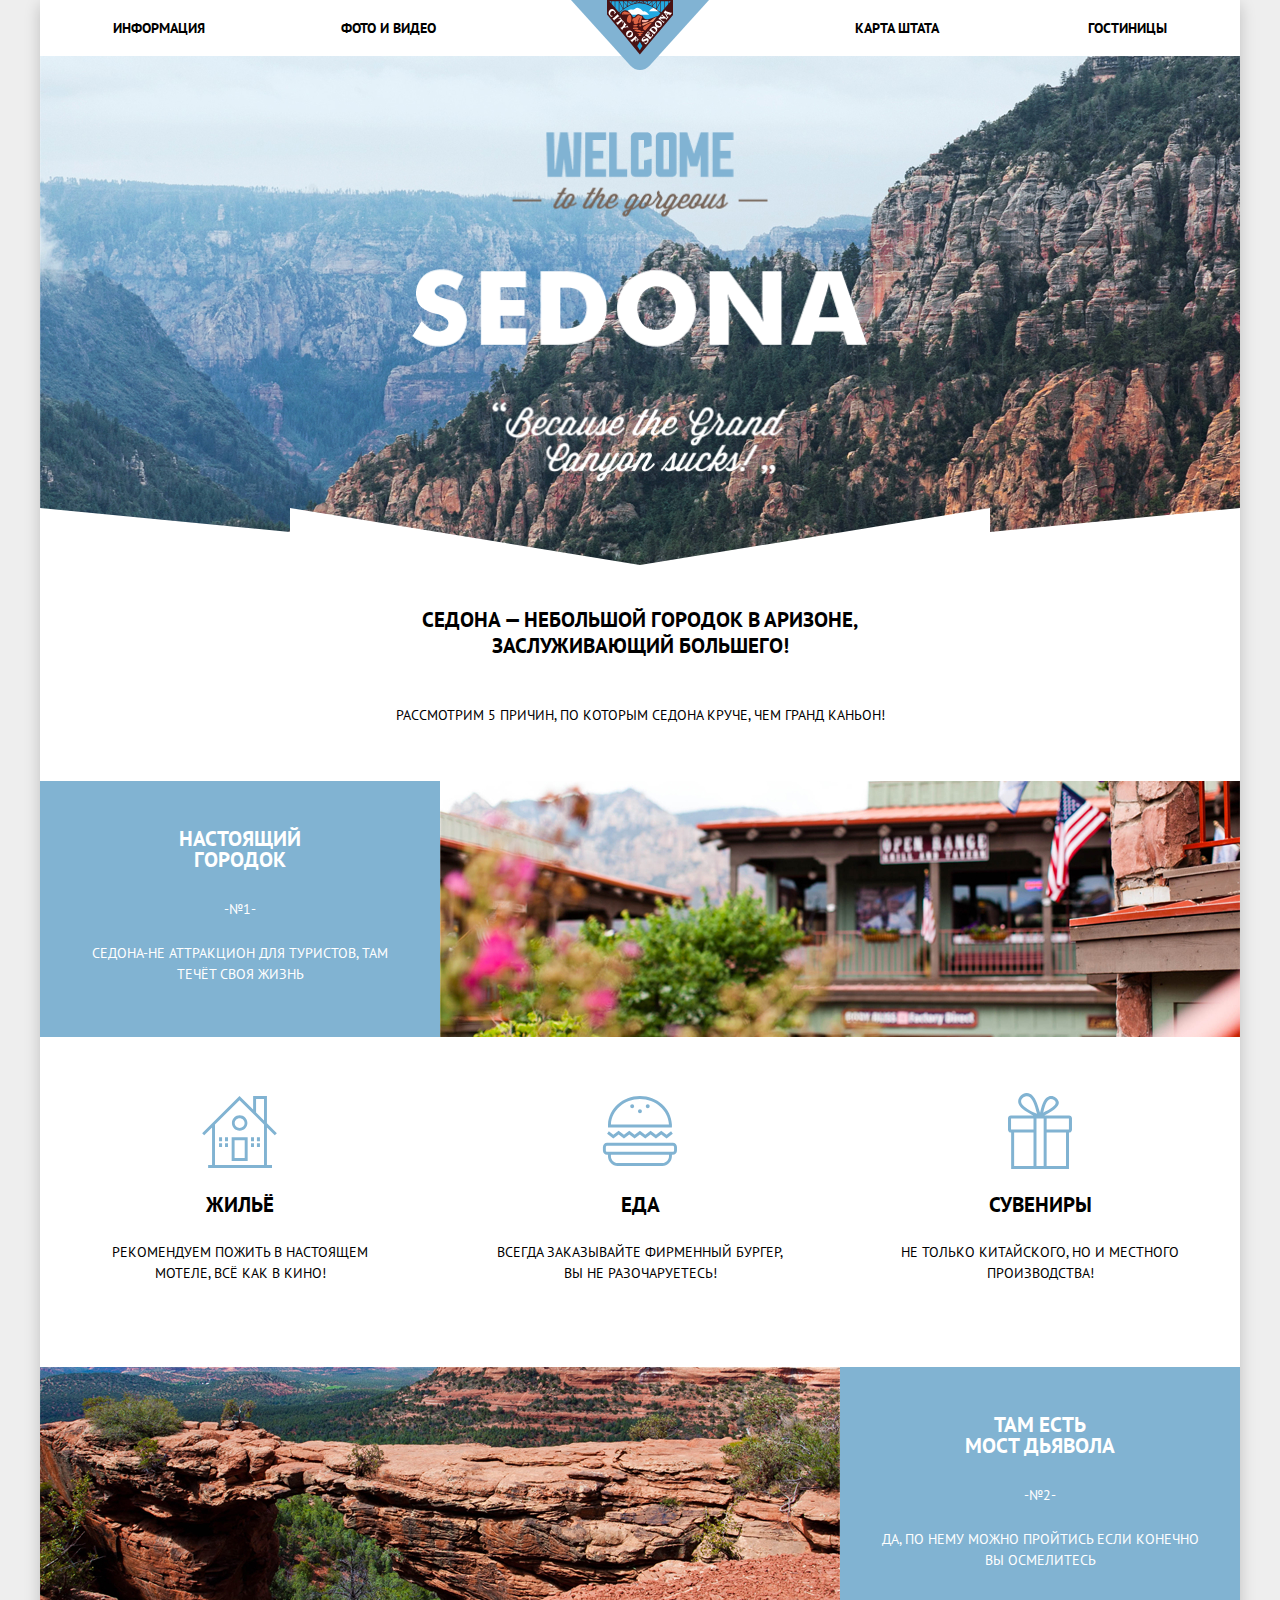
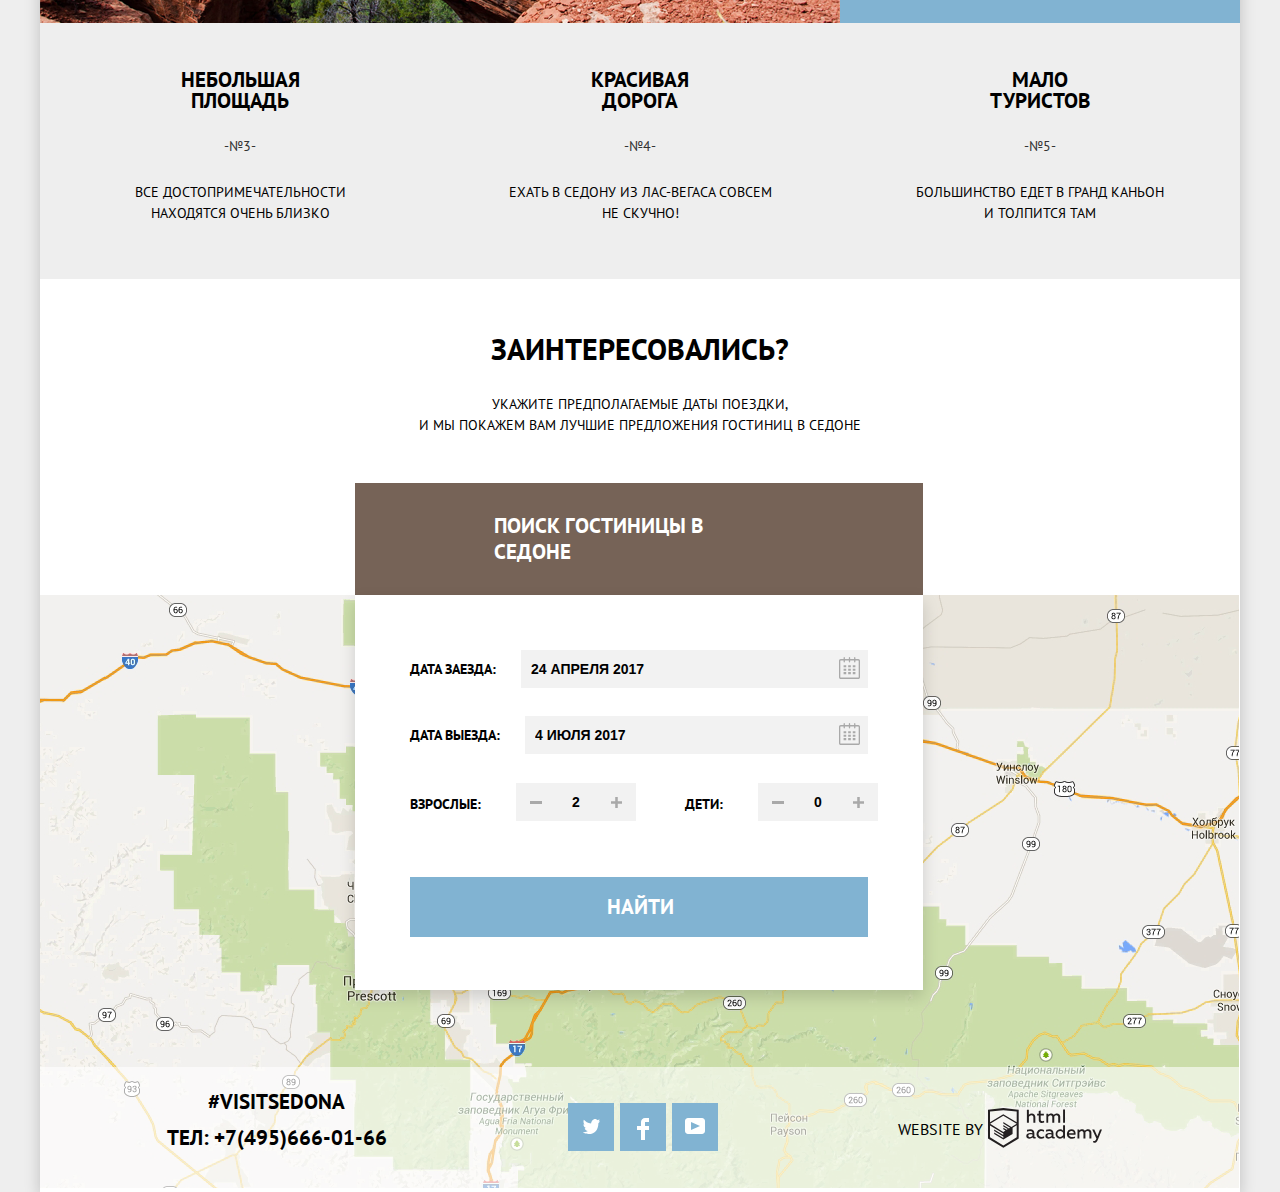
==== commit 3cd78678: "new" ====
--- a/index.html
+++ b/index.html
@@ -36,7 +36,7 @@
             <ul class="features-list">
                 <li class="feature-item-w">
                     <div class="feature-grid-pic-1">
-                        <div>
+                        <div class="feature-blue-bg">
                             <h3 class="item-name-w">Настоящий<br> городок</h3>
                             <p class="item-number-w">-№1-</p>
                             <p class="item-text-w">Седона-не аттракцион для туристов, там<br> течёт своя жизнь</p>
@@ -65,7 +65,7 @@
                         <div>
                             <img class="devils-bridge-img" src="img/image2.jpg" width="800" height="256" alt="Фотография Моста Дьявола»">
                         </div>
-                        <div>
+                        <div class="feature-blue-bg">
                             <h3 class="item-name-w">Там есть<br> мост дьявола</h3>
                             <p class="item-number-w">-№2-</p>
                             <p class="item-text-w">Да, по нему можно пройтись если конечно<br> вы осмелитесь</p>
@@ -74,17 +74,17 @@
                 </li>
                 <li>
                     <ul class="feature-item-grid">
-                    <li class="feature-item">
+                    <li class="feature-item item-gray-bg">
                         <h3 class="item-name">Небольшая<br>площадь</h3>
                         <p class="item-number">-№3-</p> 
                         <p class="item-text">Все достопримечательности<br> находятся очень близко</p>
                     </li>
-                    <li class="feature-item">
+                    <li class="feature-item item-gray-bg">
                         <h3 class="item-name">Красивая<br>дорога</h3>
                         <p class="item-number">-№4-</p>
                         <p class="item-text">Ехать в Седону из Лас-Вегаса совсем<br> не скучно!</p>
                     </li>
-                    <li class="feature-item">
+                    <li class="feature-item item-gray-bg">
                         <h3 class="item-name">Мало<br>туристов</h3>
                         <p class="item-number">-№5-</p>
                         <p class="item-text">Большинство едет в Гранд Каньон<br> и толпится там</p>
@@ -103,7 +103,7 @@
             <section class="search-main-page">
             <form class="form-main-page" action="#" method="post">
                 <div class="check-in-out">
-                <p class="form-item">
+                <div class="form-item">
                     <label for="check-in">Дата заезда:</label>
                     <input class="check-in-input" id="check-in" type="text" name="check-in-date" placeholder="24 апреля 2017">
                     <button type="button" name="calendar-button" class="calendar-button">
@@ -112,8 +112,8 @@
                             <path fill-rule="evenodd" clip-rule="evenodd" d="M4.59399 9.2251H7.21899V11.2911H4.59399V9.2251ZM4.59399 12.6681H7.21899V14.7351H4.59399V12.6681ZM7.21899 16.1121H4.59399V18.1781H7.21899V16.1121ZM9.18799 16.1121H11.813V18.1781H9.18799V16.1121ZM11.813 12.6681H9.18799V14.7351H11.813V12.6681ZM9.18799 9.2251H11.813V11.2911H9.18799V9.2251ZM16.406 16.1121H13.781V18.1781H16.406V16.1121ZM13.781 12.6681H16.406V14.7351H13.781V12.6681ZM16.406 9.2251H13.781V11.2911H16.406V9.2251Z" fill="#A9A9A9"/>
                             </svg>
                     </button>
-                </p>
-                <p class="form-item">
+                </div>
+                <p class="form-item form-item-check-out">
                     <label for="check-out">Дата выезда:</label>
                     <input class="check-out-input" id="check-out" type="text" name="check-out-date" placeholder="4 июля 2017">
                     <button type="button" name="calendar-button" class="calendar-button">
@@ -140,7 +140,7 @@
                     </button>
                 </div>
                 </p>
-                <p class="form-item">
+                <p class="form-item form-item-kids">
                     <label for="kids">Дети:</label>
                     <div class="plus-minus-wrapper">
                     <button type="button" class="button-minus"><svg width="12" height="3" viewBox="0 0 12 3" fill="none" xmlns="http://www.w3.org/2000/svg">
@@ -163,8 +163,8 @@
     </main>
     <footer class="page-footer main-footer">
         <section class="footer-contacts">
-            <p>#VISITSEDONA<br>
-                ТЕЛ: <a href="tel:+74956660166">+7(495)666-01-66</a>
+            <p class="hashtag">#VISITSEDONA</p>
+                <p class="phone-number">ТЕЛ: <a href="tel:+74956660166">+7(495)666-01-66</a>
             </p>
         </section>
         <section class="footer-social">
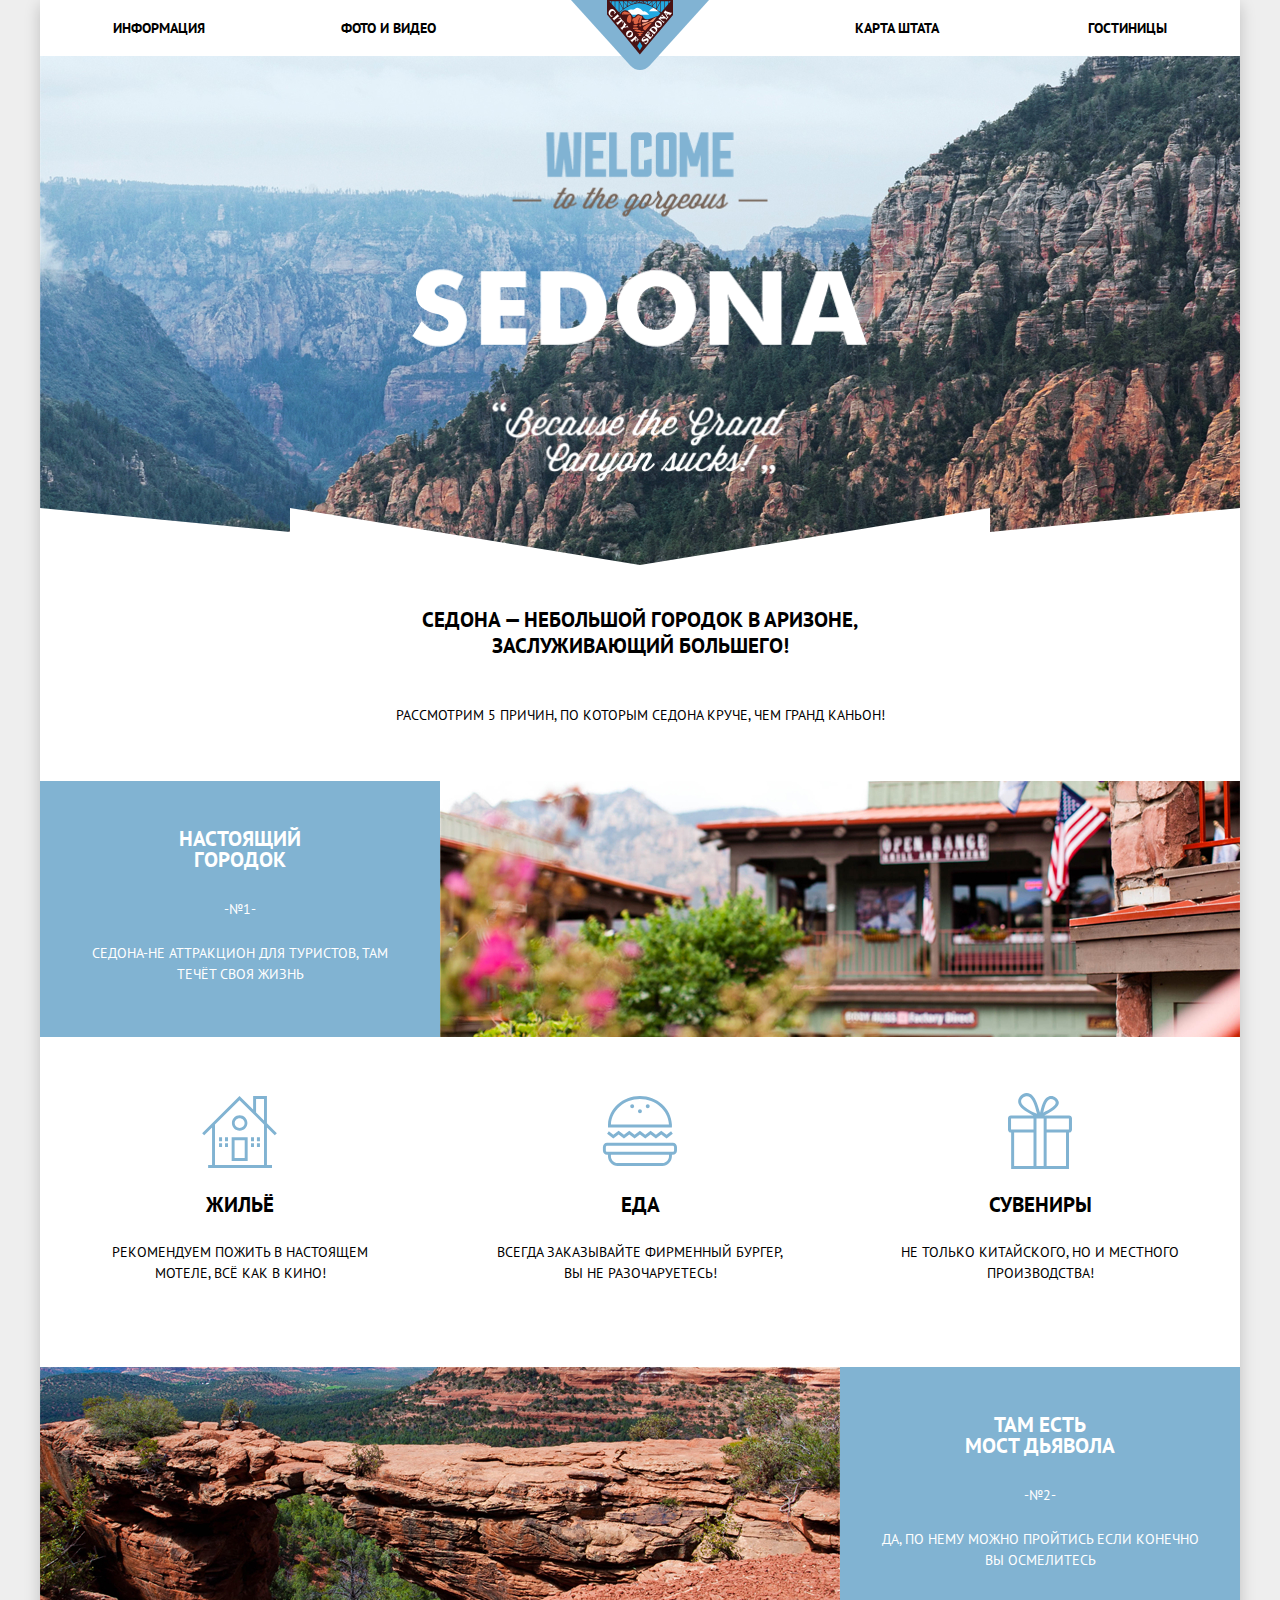
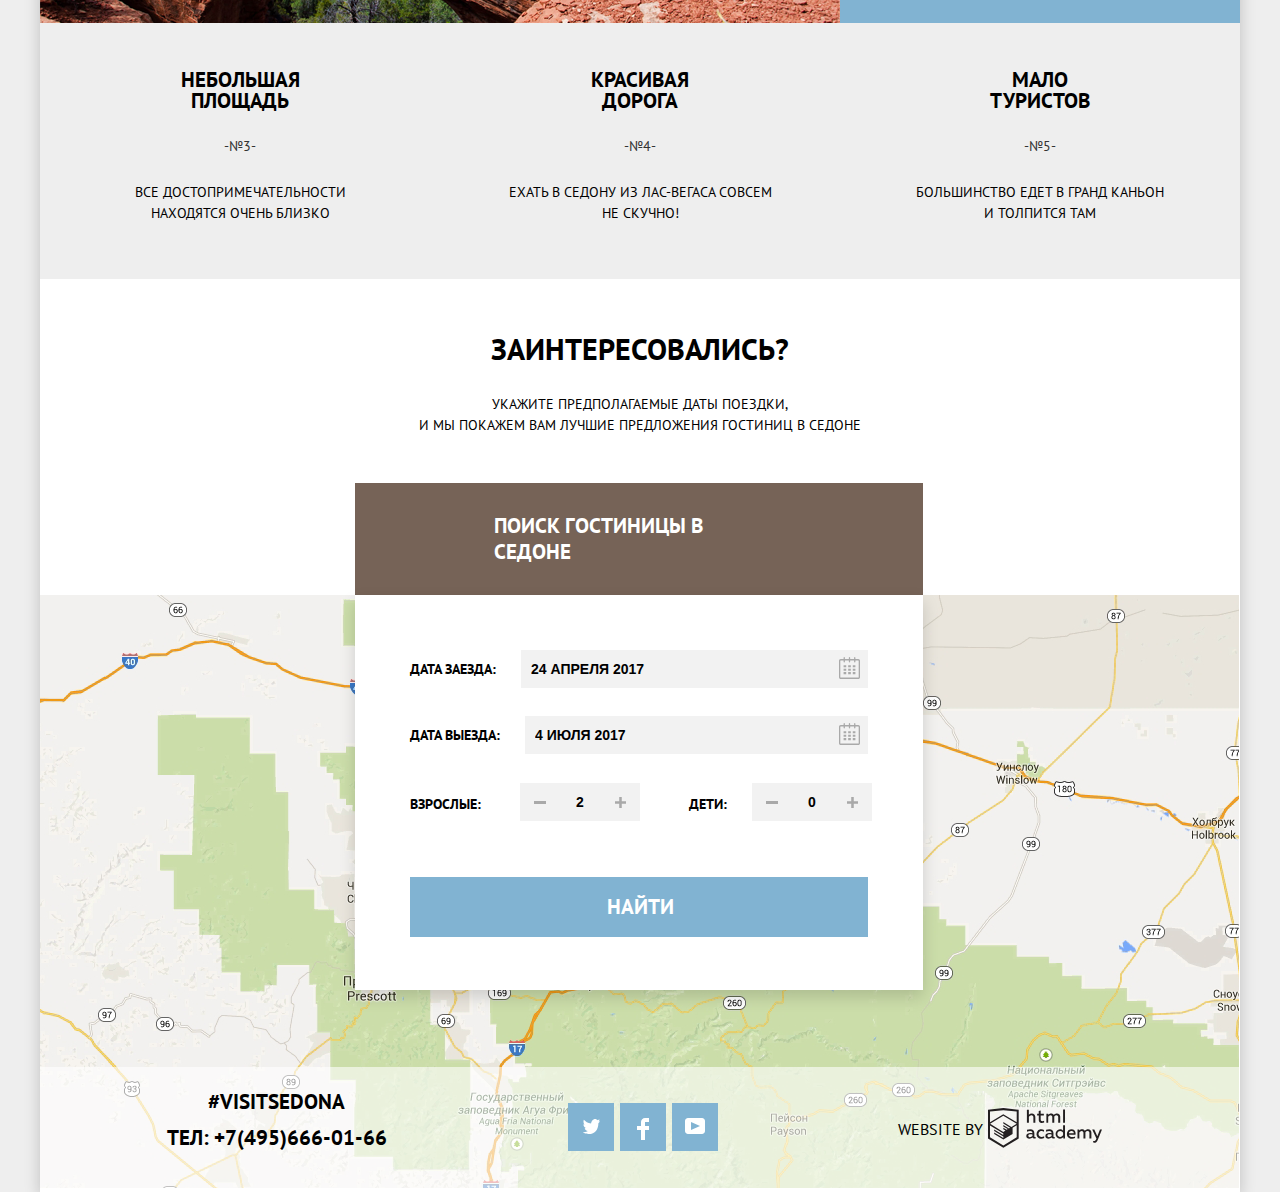
==== commit 33eaa0d5: "туц" ====
--- a/index.html
+++ b/index.html
@@ -142,14 +142,16 @@
                 </p>
                 <p class="form-item form-item-kids">
                     <label for="kids">Дети:</label>
-                    <div class="plus-minus-wrapper">
-                    <button type="button" class="button-minus"><svg width="12" height="3" viewBox="0 0 12 3" fill="none" xmlns="http://www.w3.org/2000/svg">
-                        <rect width="12" height="3" fill="#A9A9A9"/>
+                    <div class="plus-minus-wrapper wrapper-kids">
+                    <button type="button" class="button-minus">
+                        <svg width="12" height="3" viewBox="0 0 12 3" fill="none" xmlns="http://www.w3.org/2000/svg">
+                            <rect width="12" height="3" fill="#A9A9A9"/>
                         </svg>
                     </button>
                     <input id="kids" type="text" name="how-many-kids" placeholder="0">
-                    <button type="button" class="button-plus"><svg width="11" height="11" viewBox="0 0 11 11" fill="none" xmlns="http://www.w3.org/2000/svg">
-                        <path fill-rule="evenodd" clip-rule="evenodd" d="M4.23086 6.76932V11H6.76932V6.76932H11V4.23086H6.76932V0H4.23085V4.23086H0V6.76932H4.23086Z" fill="#A9A9A9"/>
+                    <button type="button" class="button-plus">
+                        <svg width="11" height="11" viewBox="0 0 11 11" fill="none" xmlns="http://www.w3.org/2000/svg">
+                            <path fill-rule="evenodd" clip-rule="evenodd" d="M4.23086 6.76932V11H6.76932V6.76932H11V4.23086H6.76932V0H4.23085V4.23086H0V6.76932H4.23086Z" fill="#A9A9A9"/>
                         </svg>
                     </button>
                 </div>
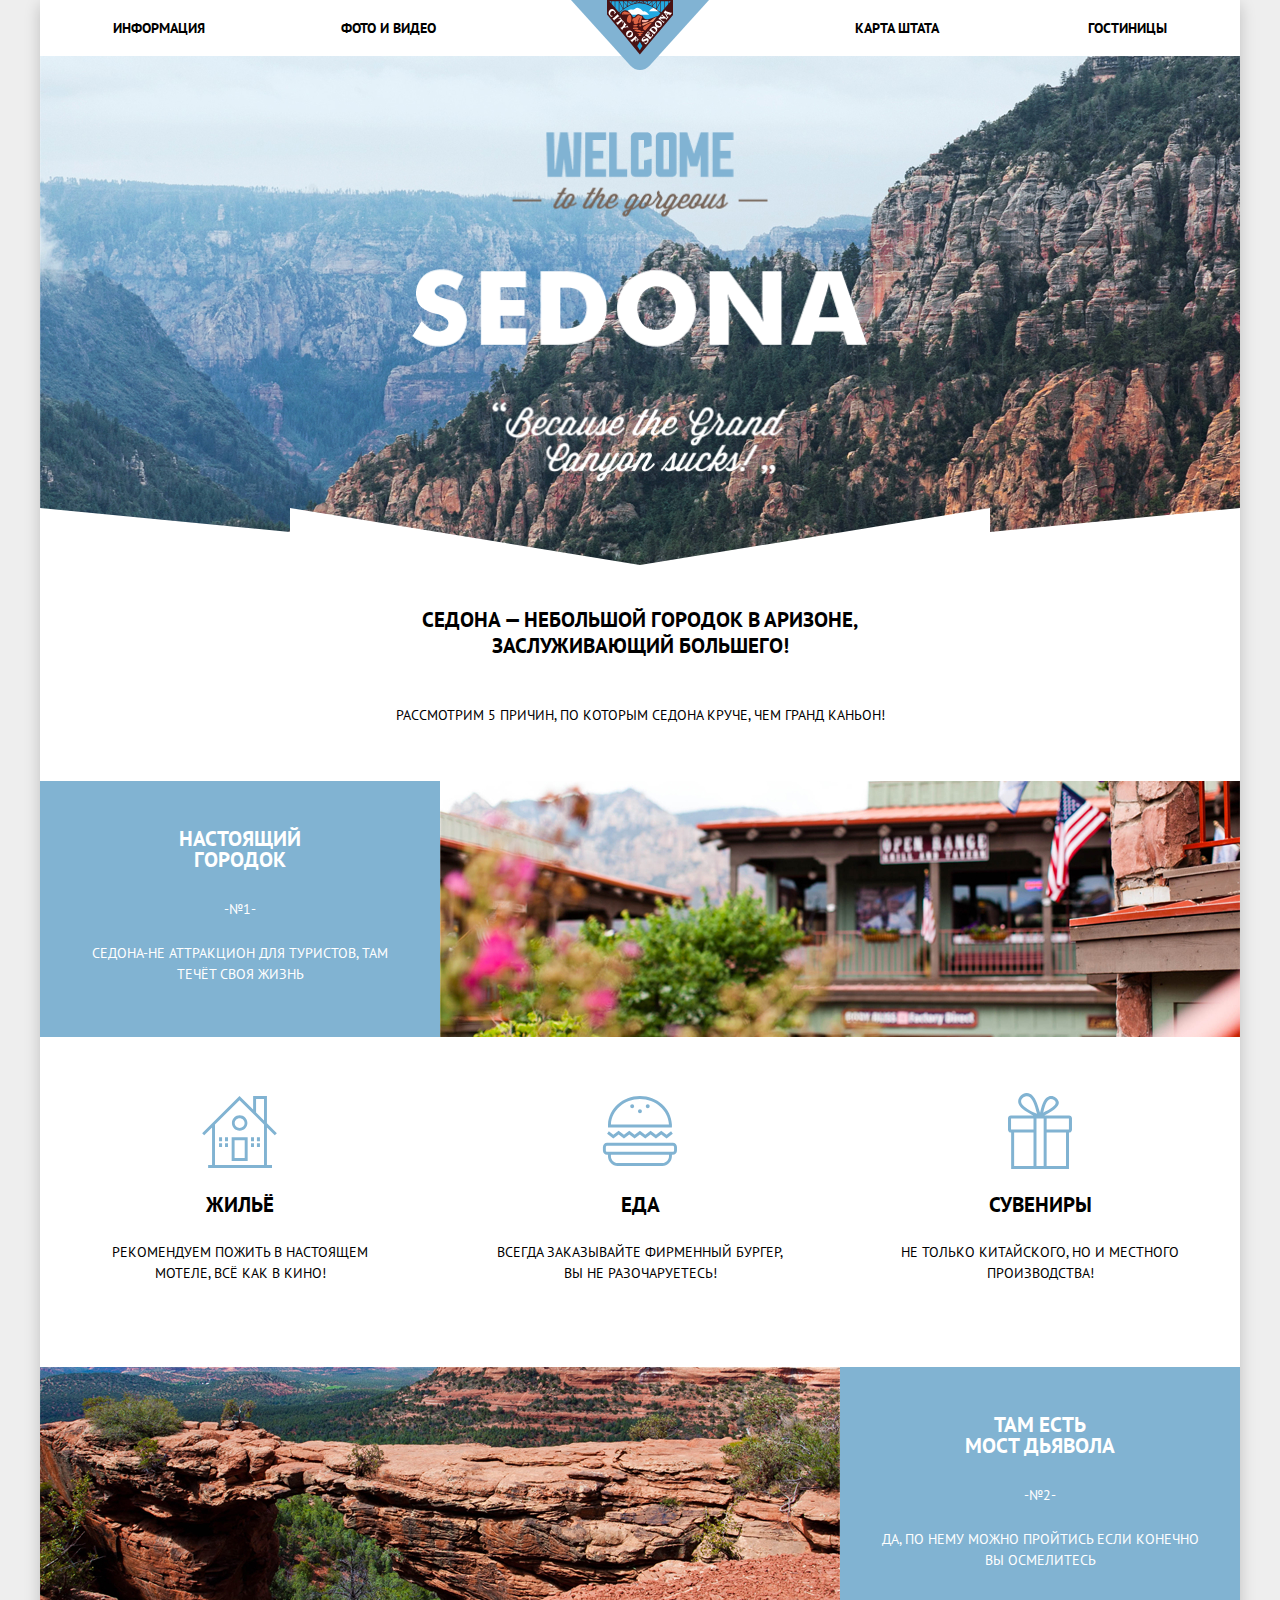
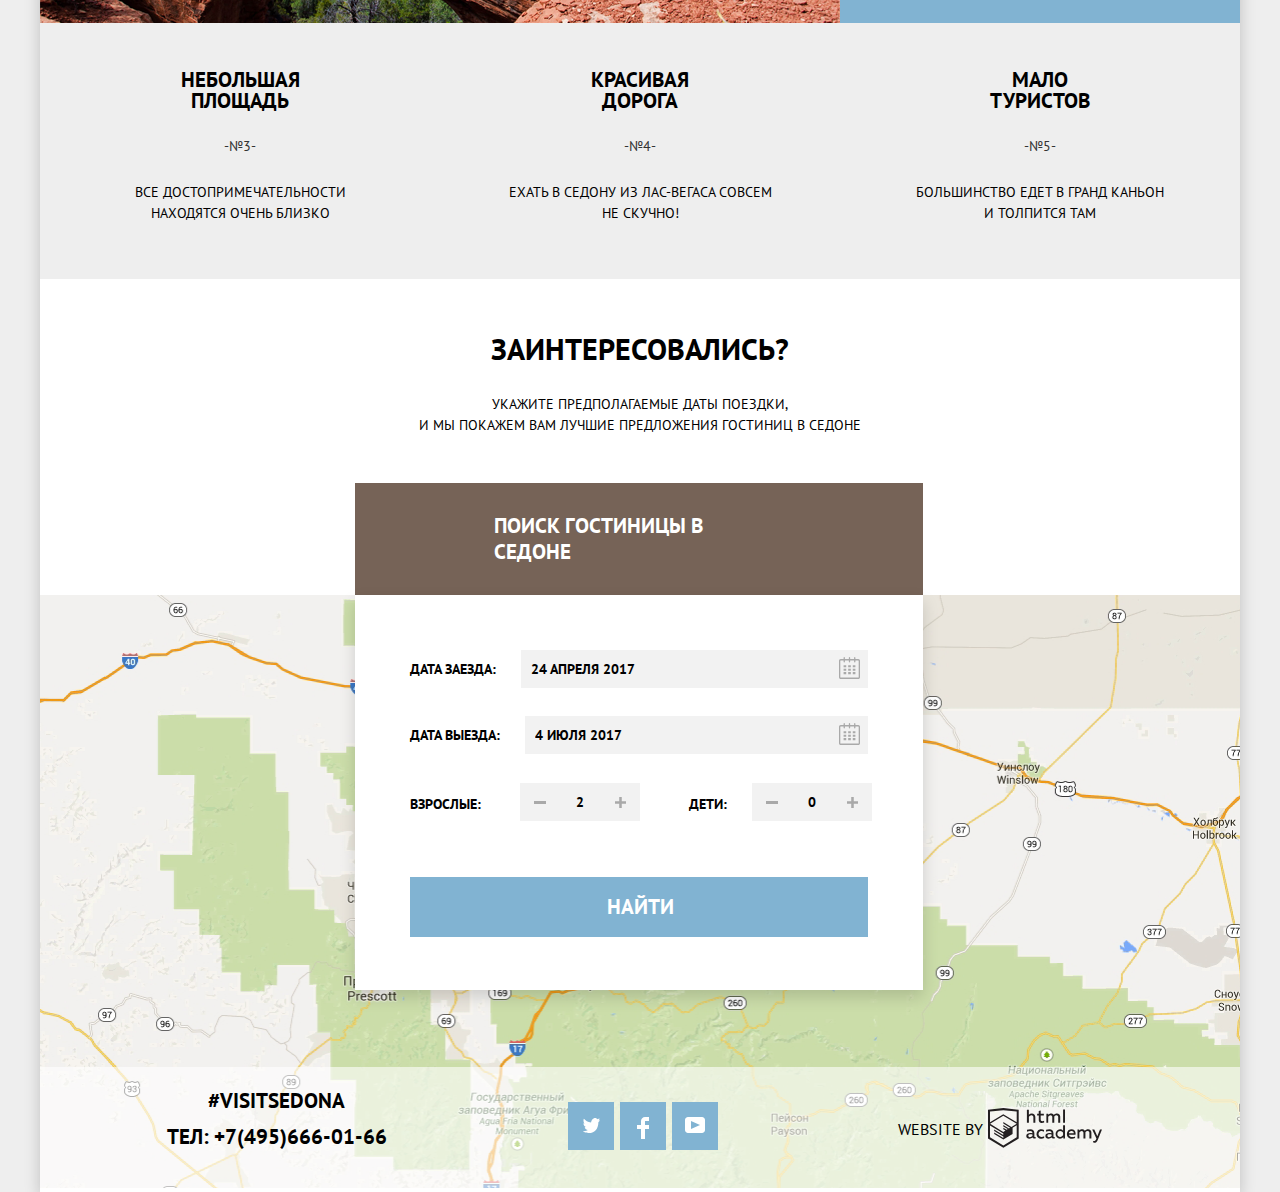
==== commit f936efe4: "защита" ====
--- a/index.html
+++ b/index.html
@@ -4,169 +4,170 @@
     <meta charset="utf-8">
     <title>HTML Academy: Седона</title>
     <link rel="stylesheet" href="https://fonts.googleapis.com/css2?family=PT+Sans:wght@400;700&;display=swap">
-    <link rel="stylesheet" href="normalize.css">
+    <link rel="stylesheet" href="css\normalize.css">
     <link rel="stylesheet" href="css\style.css">
   </head>
   <body class="page-body">
       <div class="main-wrapper">
-    <header class="main-header">
-        <nav class="main-nav">
-            <a class="main-header-logo">
-                <img src="img/logos.svg" alt="Логотип городка Седона">
-            </a>
-            <ul class="site-nav">
-                <li class="nav-left"><a href="blank.html">Информация</a></li>
-                <li class="nav-left"><a href="blank.html">Фото и видео</a></li>
-                <li class="nav-right nav-state-map"><a href="blank.html">Карта штата</a></li>
-                <li class="nav-right"><a href="blank.html">Гостиницы</a></li>
-            </ul> 
-        </nav>
-    </header>
-    <main class="container">
-        <section class="main-banner">
-            <img class="welcome-pic" src="img/welcome.png" width="456,65" height="350,88" alt="Приветственный баннер">
-            <h1 class="visually-hidden">Городок Седона</h1>
-        </section>
-        <div class="intro">
-        <p class="text-intro">Седона — небольшой городок в Аризоне,<br>заслуживающий большего!</p>
-        <p class="reasons">Рассмотрим 5 причин, по которым Седона круче, чем Гранд Каньон!</p>
-    </div>        
-    <section class="features">
-            <h2 class="visually-hidden">Причины</h2>
-            <ul class="features-list">
-                <li class="feature-item-w">
-                    <div class="feature-grid-pic-1">
-                        <div class="feature-blue-bg">
-                            <h3 class="item-name-w">Настоящий<br> городок</h3>
-                            <p class="item-number-w">-№1-</p>
-                            <p class="item-text-w">Седона-не аттракцион для туристов, там<br> течёт своя жизнь</p>
+        <header class="main-header">
+            <nav class="main-nav">
+                <a class="main-header-logo">
+                    <img src="img/logos.svg" alt="Логотип городка Седона">
+                </a>
+                <ul class="site-nav">
+                    <li class="nav-left"><a href="blank.html">Информация</a></li>
+                    <li class="nav-left"><a href="blank.html">Фото и видео</a></li>
+                    <li class="nav-right nav-state-map"><a href="blank.html">Карта штата</a></li>
+                    <li class="nav-right"><a href="blank.html">Гостиницы</a></li>
+                </ul> 
+            </nav>
+        </header>
+        <main class="container">
+            <section class="main-banner">
+                <img class="welcome-pic" src="img/welcome.png" width="456,65" height="350,88" alt="Приветственный баннер">
+                <h1 class="visually-hidden">Городок Седона</h1>
+            </section>
+            <div class="intro">
+                <p class="text-intro">Седона — небольшой городок в Аризоне,<br>заслуживающий большего!</p>
+                <p class="reasons">Рассмотрим 5 причин, по которым Седона круче, чем Гранд Каньон!</p>
+            </div>        
+            <section class="features">
+                <h2 class="visually-hidden">Причины</h2>
+                <ul class="features-list">
+                    <li class="feature-item-w">
+                        <div class="feature-grid-pic-1">
+                            <div class="feature-blue-bg">
+                                <h3 class="item-name-w">Настоящий<br> городок</h3>
+                                <p class="item-number-w">-№1-</p>
+                                <p class="item-text-w">Седона-не аттракцион для туристов, там<br> течёт своя жизнь</p>
+                            </div>
+                            <img class="sedona-town-img" src="img/image.jpg" width="800" height="256" alt="Фотография города">
                         </div>
-                            <img class="sedona-town-img" src="img/image.jpg" width="800" height="256" alt="Фотография города">
-                </div>
-               </li>
-                <li class="feature-item">
-                    <ul class="feature-icons">
-                        <li class="feature-icon-home">
-                            <h3 class="item-name">Жильё</h3>
-                            <p class="item-text">Рекомендуем пожить в настоящем<br> мотеле, всё как в кино!</p>
-                        </li>
-                        <li class="feature-icon-food">
-                            <h3 class="item-name">Еда</h3>
-                            <p class="item-text">Всегда заказывайте фирменный бургер,<br> вы не разочаруетесь!</p>
-                        </li>
-                        <li class="feature-icon-souvenirs">
-                            <h3 class="item-name">Сувениры</h3>
-                            <p class="item-text">Не только китайского, но и местного<br> производства!</p>
-                        </li>
-                    </ul>
-                </li>
-                <li class="feature-item-w">
-                    <div class="feature-grid-pic-2">
-                        <div>
-                            <img class="devils-bridge-img" src="img/image2.jpg" width="800" height="256" alt="Фотография Моста Дьявола»">
+                    </li>
+                    <li class="feature-item">
+                        <ul class="feature-icons">
+                            <li class="feature-icon-home">
+                                <h3 class="item-name">Жильё</h3>
+                                <p class="item-text">Рекомендуем пожить в настоящем<br> мотеле, всё как в кино!</p>
+                            </li>
+                            <li class="feature-icon-food">
+                                <h3 class="item-name">Еда</h3>
+                                <p class="item-text">Всегда заказывайте фирменный бургер,<br> вы не разочаруетесь!</p>
+                            </li>
+                            <li class="feature-icon-souvenirs">
+                                <h3 class="item-name">Сувениры</h3>
+                                <p class="item-text">Не только китайского, но и местного<br> производства!</p>
+                            </li>
+                        </ul>
+                    </li>
+                    <li class="feature-item-w">
+                        <div class="feature-grid-pic-2">
+                            <div>
+                                <img class="devils-bridge-img" src="img/image2.jpg" width="800" height="256" alt="Фотография Моста Дьявола»">
+                            </div>
+                            <div class="feature-blue-bg">
+                                <h3 class="item-name-w">Там есть<br> мост дьявола</h3>
+                                <p class="item-number-w">-№2-</p>
+                                <p class="item-text-w">Да, по нему можно пройтись если конечно<br> вы осмелитесь</p>
+                            </div>
                         </div>
-                        <div class="feature-blue-bg">
-                            <h3 class="item-name-w">Там есть<br> мост дьявола</h3>
-                            <p class="item-number-w">-№2-</p>
-                            <p class="item-text-w">Да, по нему можно пройтись если конечно<br> вы осмелитесь</p>
+                    </li>
+                    <li>
+                        <ul class="feature-item-grid">
+                            <li class="feature-item item-gray-bg">
+                                <h3 class="item-name">Небольшая<br>площадь</h3>
+                                <p class="item-number">-№3-</p> 
+                                <p class="item-text">Все достопримечательности<br> находятся очень близко</p>
+                            </li>
+                            <li class="feature-item item-gray-bg">
+                                <h3 class="item-name">Красивая<br>дорога</h3>
+                                <p class="item-number">-№4-</p>
+                                <p class="item-text">Ехать в Седону из Лас-Вегаса совсем<br> не скучно!</p>
+                            </li>
+                            <li class="feature-item item-gray-bg">
+                                <h3 class="item-name">Мало<br>туристов</h3>
+                                <p class="item-number">-№5-</p>
+                                <p class="item-text">Большинство едет в Гранд Каньон<br> и толпится там</p>
+                            </li>
+                        </ul>
+                    </li>
+                </ul>
+            </section>
+            <section class="interested">
+                <p class="reservation-header">Заинтересовались?</p>
+                <p class="reservation-text">Укажите предполагаемые даты поездки,<br> и мы покажем вам лучшие предложения гостиниц в Седоне</p>
+                <h3 class="visually-hidden" >Форма поиска</h3>
+                <a href="#" class="hotel-search-header">Поиск гостиницы в Седоне</a>
+            </section>
+            <div class="map-index">
+                <section class="search-main-page">
+                <form class="form-main-page" action="#" method="post">
+                    <div class="check-in-out">
+                        <div class="form-item">
+                            <label for="check-in">Дата заезда:</label>
+                            <input class="check-in-input" id="check-in" type="text" name="check-in-date" placeholder="24 апреля 2017">
+                            <button type="button" name="calendar-button" class="calendar-button">
+                                <svg width="21" height="23" viewBox="0 0 21 23" fill="none" xmlns="http://www.w3.org/2000/svg">
+                                    <path fill-rule="evenodd" clip-rule="evenodd" d="M16.406 3.02498H19.251C20.217 3.02498 21 3.84698 21 4.86198V21.164C21 22.179 20.217 23 19.251 23H1.75C0.784 23 0 22.179 0 21.164V4.86198C0 3.84698 0.784 3.02498 1.75 3.02498H4.593V1.64798C4.593 1.26698 4.887 0.958984 5.25 0.958984C5.612 0.958984 5.906 1.26698 5.906 1.64798V3.02498H9.844V1.64798C9.844 1.26698 10.138 0.958984 10.501 0.958984C10.862 0.958984 11.156 1.26698 11.156 1.64798V3.02498H15.094V1.64798C15.094 1.26698 15.387 0.958984 15.75 0.958984C16.112 0.958984 16.406 1.26698 16.406 1.64798V3.02498ZM19.5646 21.484C19.6466 21.3979 19.691 21.2828 19.688 21.164H19.689V4.86198C19.689 4.60898 19.493 4.40298 19.252 4.40298H16.407V5.78098C16.407 6.16198 16.113 6.46998 15.751 6.46998C15.388 6.46998 15.095 6.16198 15.095 5.78098V4.40298H11.157V5.78098C11.157 6.16198 10.863 6.46998 10.502 6.46998C10.139 6.46998 9.845 6.16198 9.845 5.78098V4.40298H5.907V5.78098C5.907 6.16198 5.613 6.46998 5.251 6.46998C4.888 6.46998 4.594 6.16198 4.594 5.78098V4.40298H1.75C1.50263 4.40953 1.30696 4.61458 1.312 4.86198V21.164C1.30696 21.4114 1.50263 21.6164 1.75 21.623H19.251C19.3698 21.6201 19.4826 21.5701 19.5646 21.484Z" fill="#A9A9A9"/>
+                                    <path fill-rule="evenodd" clip-rule="evenodd" d="M4.59399 9.2251H7.21899V11.2911H4.59399V9.2251ZM4.59399 12.6681H7.21899V14.7351H4.59399V12.6681ZM7.21899 16.1121H4.59399V18.1781H7.21899V16.1121ZM9.18799 16.1121H11.813V18.1781H9.18799V16.1121ZM11.813 12.6681H9.18799V14.7351H11.813V12.6681ZM9.18799 9.2251H11.813V11.2911H9.18799V9.2251ZM16.406 16.1121H13.781V18.1781H16.406V16.1121ZM13.781 12.6681H16.406V14.7351H13.781V12.6681ZM16.406 9.2251H13.781V11.2911H16.406V9.2251Z" fill="#A9A9A9"/>
+                                </svg>
+                            </button>
                         </div>
+                        <p class="form-item form-item-check-out">
+                            <label for="check-out">Дата выезда:</label>
+                            <input class="check-out-input" id="check-out" type="text" name="check-out-date" placeholder="4 июля 2017">
+                            <button type="button" name="calendar-button" class="calendar-button">
+                                <svg width="21" height="23" viewBox="0 0 21 23" fill="none" xmlns="http://www.w3.org/2000/svg">
+                                    <path fill-rule="evenodd" clip-rule="evenodd" d="M16.406 3.02498H19.251C20.217 3.02498 21 3.84698 21 4.86198V21.164C21 22.179 20.217 23 19.251 23H1.75C0.784 23 0 22.179 0 21.164V4.86198C0 3.84698 0.784 3.02498 1.75 3.02498H4.593V1.64798C4.593 1.26698 4.887 0.958984 5.25 0.958984C5.612 0.958984 5.906 1.26698 5.906 1.64798V3.02498H9.844V1.64798C9.844 1.26698 10.138 0.958984 10.501 0.958984C10.862 0.958984 11.156 1.26698 11.156 1.64798V3.02498H15.094V1.64798C15.094 1.26698 15.387 0.958984 15.75 0.958984C16.112 0.958984 16.406 1.26698 16.406 1.64798V3.02498ZM19.5646 21.484C19.6466 21.3979 19.691 21.2828 19.688 21.164H19.689V4.86198C19.689 4.60898 19.493 4.40298 19.252 4.40298H16.407V5.78098C16.407 6.16198 16.113 6.46998 15.751 6.46998C15.388 6.46998 15.095 6.16198 15.095 5.78098V4.40298H11.157V5.78098C11.157 6.16198 10.863 6.46998 10.502 6.46998C10.139 6.46998 9.845 6.16198 9.845 5.78098V4.40298H5.907V5.78098C5.907 6.16198 5.613 6.46998 5.251 6.46998C4.888 6.46998 4.594 6.16198 4.594 5.78098V4.40298H1.75C1.50263 4.40953 1.30696 4.61458 1.312 4.86198V21.164C1.30696 21.4114 1.50263 21.6164 1.75 21.623H19.251C19.3698 21.6201 19.4826 21.5701 19.5646 21.484Z" fill="#A9A9A9"/>
+                                    <path fill-rule="evenodd" clip-rule="evenodd" d="M4.59399 9.2251H7.21899V11.2911H4.59399V9.2251ZM4.59399 12.6681H7.21899V14.7351H4.59399V12.6681ZM7.21899 16.1121H4.59399V18.1781H7.21899V16.1121ZM9.18799 16.1121H11.813V18.1781H9.18799V16.1121ZM11.813 12.6681H9.18799V14.7351H11.813V12.6681ZM9.18799 9.2251H11.813V11.2911H9.18799V9.2251ZM16.406 16.1121H13.781V18.1781H16.406V16.1121ZM13.781 12.6681H16.406V14.7351H13.781V12.6681ZM16.406 9.2251H13.781V11.2911H16.406V9.2251Z" fill="#A9A9A9"/>
+                                </svg>
+                            </button>
+                        </p>
                     </div>
-                </li>
-                <li>
-                    <ul class="feature-item-grid">
-                    <li class="feature-item item-gray-bg">
-                        <h3 class="item-name">Небольшая<br>площадь</h3>
-                        <p class="item-number">-№3-</p> 
-                        <p class="item-text">Все достопримечательности<br> находятся очень близко</p>
-                    </li>
-                    <li class="feature-item item-gray-bg">
-                        <h3 class="item-name">Красивая<br>дорога</h3>
-                        <p class="item-number">-№4-</p>
-                        <p class="item-text">Ехать в Седону из Лас-Вегаса совсем<br> не скучно!</p>
-                    </li>
-                    <li class="feature-item item-gray-bg">
-                        <h3 class="item-name">Мало<br>туристов</h3>
-                        <p class="item-number">-№5-</p>
-                        <p class="item-text">Большинство едет в Гранд Каньон<br> и толпится там</p>
-                    </li>
-                    </ul>
-                </li>
-            </ul>
-        </section>
-        <section class="interested">
-            <p class="reservation-header">Заинтересовались?</p>
-            <p class="reservation-text">Укажите предполагаемые даты поездки,<br> и мы покажем вам лучшие предложения гостиниц в Седоне</p>
-            <h3 class="visually-hidden" >Форма поиска</h3>
-            <a href="#" class="hotel-search-header">Поиск гостиницы в Седоне</a>
-        </section>
-            <div class="map-index">
-            <section class="search-main-page">
-            <form class="form-main-page" action="#" method="post">
-                <div class="check-in-out">
-                <div class="form-item">
-                    <label for="check-in">Дата заезда:</label>
-                    <input class="check-in-input" id="check-in" type="text" name="check-in-date" placeholder="24 апреля 2017">
-                    <button type="button" name="calendar-button" class="calendar-button">
-                        <svg width="21" height="23" viewBox="0 0 21 23" fill="none" xmlns="http://www.w3.org/2000/svg">
-                            <path fill-rule="evenodd" clip-rule="evenodd" d="M16.406 3.02498H19.251C20.217 3.02498 21 3.84698 21 4.86198V21.164C21 22.179 20.217 23 19.251 23H1.75C0.784 23 0 22.179 0 21.164V4.86198C0 3.84698 0.784 3.02498 1.75 3.02498H4.593V1.64798C4.593 1.26698 4.887 0.958984 5.25 0.958984C5.612 0.958984 5.906 1.26698 5.906 1.64798V3.02498H9.844V1.64798C9.844 1.26698 10.138 0.958984 10.501 0.958984C10.862 0.958984 11.156 1.26698 11.156 1.64798V3.02498H15.094V1.64798C15.094 1.26698 15.387 0.958984 15.75 0.958984C16.112 0.958984 16.406 1.26698 16.406 1.64798V3.02498ZM19.5646 21.484C19.6466 21.3979 19.691 21.2828 19.688 21.164H19.689V4.86198C19.689 4.60898 19.493 4.40298 19.252 4.40298H16.407V5.78098C16.407 6.16198 16.113 6.46998 15.751 6.46998C15.388 6.46998 15.095 6.16198 15.095 5.78098V4.40298H11.157V5.78098C11.157 6.16198 10.863 6.46998 10.502 6.46998C10.139 6.46998 9.845 6.16198 9.845 5.78098V4.40298H5.907V5.78098C5.907 6.16198 5.613 6.46998 5.251 6.46998C4.888 6.46998 4.594 6.16198 4.594 5.78098V4.40298H1.75C1.50263 4.40953 1.30696 4.61458 1.312 4.86198V21.164C1.30696 21.4114 1.50263 21.6164 1.75 21.623H19.251C19.3698 21.6201 19.4826 21.5701 19.5646 21.484Z" fill="#A9A9A9"/>
-                            <path fill-rule="evenodd" clip-rule="evenodd" d="M4.59399 9.2251H7.21899V11.2911H4.59399V9.2251ZM4.59399 12.6681H7.21899V14.7351H4.59399V12.6681ZM7.21899 16.1121H4.59399V18.1781H7.21899V16.1121ZM9.18799 16.1121H11.813V18.1781H9.18799V16.1121ZM11.813 12.6681H9.18799V14.7351H11.813V12.6681ZM9.18799 9.2251H11.813V11.2911H9.18799V9.2251ZM16.406 16.1121H13.781V18.1781H16.406V16.1121ZM13.781 12.6681H16.406V14.7351H13.781V12.6681ZM16.406 9.2251H13.781V11.2911H16.406V9.2251Z" fill="#A9A9A9"/>
-                            </svg>
-                    </button>
-                </div>
-                <p class="form-item form-item-check-out">
-                    <label for="check-out">Дата выезда:</label>
-                    <input class="check-out-input" id="check-out" type="text" name="check-out-date" placeholder="4 июля 2017">
-                    <button type="button" name="calendar-button" class="calendar-button">
-                        <svg width="21" height="23" viewBox="0 0 21 23" fill="none" xmlns="http://www.w3.org/2000/svg">
-                            <path fill-rule="evenodd" clip-rule="evenodd" d="M16.406 3.02498H19.251C20.217 3.02498 21 3.84698 21 4.86198V21.164C21 22.179 20.217 23 19.251 23H1.75C0.784 23 0 22.179 0 21.164V4.86198C0 3.84698 0.784 3.02498 1.75 3.02498H4.593V1.64798C4.593 1.26698 4.887 0.958984 5.25 0.958984C5.612 0.958984 5.906 1.26698 5.906 1.64798V3.02498H9.844V1.64798C9.844 1.26698 10.138 0.958984 10.501 0.958984C10.862 0.958984 11.156 1.26698 11.156 1.64798V3.02498H15.094V1.64798C15.094 1.26698 15.387 0.958984 15.75 0.958984C16.112 0.958984 16.406 1.26698 16.406 1.64798V3.02498ZM19.5646 21.484C19.6466 21.3979 19.691 21.2828 19.688 21.164H19.689V4.86198C19.689 4.60898 19.493 4.40298 19.252 4.40298H16.407V5.78098C16.407 6.16198 16.113 6.46998 15.751 6.46998C15.388 6.46998 15.095 6.16198 15.095 5.78098V4.40298H11.157V5.78098C11.157 6.16198 10.863 6.46998 10.502 6.46998C10.139 6.46998 9.845 6.16198 9.845 5.78098V4.40298H5.907V5.78098C5.907 6.16198 5.613 6.46998 5.251 6.46998C4.888 6.46998 4.594 6.16198 4.594 5.78098V4.40298H1.75C1.50263 4.40953 1.30696 4.61458 1.312 4.86198V21.164C1.30696 21.4114 1.50263 21.6164 1.75 21.623H19.251C19.3698 21.6201 19.4826 21.5701 19.5646 21.484Z" fill="#A9A9A9"/>
-                            <path fill-rule="evenodd" clip-rule="evenodd" d="M4.59399 9.2251H7.21899V11.2911H4.59399V9.2251ZM4.59399 12.6681H7.21899V14.7351H4.59399V12.6681ZM7.21899 16.1121H4.59399V18.1781H7.21899V16.1121ZM9.18799 16.1121H11.813V18.1781H9.18799V16.1121ZM11.813 12.6681H9.18799V14.7351H11.813V12.6681ZM9.18799 9.2251H11.813V11.2911H9.18799V9.2251ZM16.406 16.1121H13.781V18.1781H16.406V16.1121ZM13.781 12.6681H16.406V14.7351H13.781V12.6681ZM16.406 9.2251H13.781V11.2911H16.406V9.2251Z" fill="#A9A9A9"/>
-                            </svg>
-                    </button>
-                </p>
+                    <div class="kids-adult">
+                        <p class="form-item">
+                            <label for="adults">Взрослые:</label>
+                            <div class="plus-minus-wrapper">
+                                <button type="button" class="button-minus">
+                                    <svg width="12" height="3" viewBox="0 0 12 3" fill="none" xmlns="http://www.w3.org/2000/svg">
+                                        <rect width="12" height="3" fill="#A9A9A9"/>
+                                    </svg>
+                                </button>
+                            <input id="adults" type="text" name="how-many-adults" placeholder="2">
+                                <button type="button" class="button-plus">
+                                    <svg width="11" height="11" viewBox="0 0 11 11" fill="none" xmlns="http://www.w3.org/2000/svg">
+                                        <path fill-rule="evenodd" clip-rule="evenodd" d="M4.23086 6.76932V11H6.76932V6.76932H11V4.23086H6.76932V0H4.23085V4.23086H0V6.76932H4.23086Z" fill="#A9A9A9"/>
+                                    </svg>
+                                </button>
+                            </div>
+                        </p>
+                        <p class="form-item form-item-kids">
+                            <label for="kids">Дети:</label>
+                            <div class="plus-minus-wrapper wrapper-kids">
+                                <button type="button" class="button-minus">
+                                    <svg width="12" height="3" viewBox="0 0 12 3" fill="none" xmlns="http://www.w3.org/2000/svg">
+                                        <rect width="12" height="3" fill="#A9A9A9"/>
+                                    </svg>
+                                </button>
+                                <input id="kids" type="text" name="how-many-kids" placeholder="0">
+                                <button type="button" class="button-plus">
+                                    <svg width="11" height="11" viewBox="0 0 11 11" fill="none" xmlns="http://www.w3.org/2000/svg">
+                                        <path fill-rule="evenodd" clip-rule="evenodd" d="M4.23086 6.76932V11H6.76932V6.76932H11V4.23086H6.76932V0H4.23085V4.23086H0V6.76932H4.23086Z" fill="#A9A9A9"/>
+                                    </svg>
+                                </button>
+                            </div>
+                        </p>
+                    </div>
+                    <button type="submit" class="search-button">Найти</button>
+                </form>  
+                </section>
+                <img src="img/map.png" width="1199" height="594" alt="Скриншот карты">
             </div>
-            <div class="kids-adult">
-                <p class="form-item">
-                    <label for="adults">Взрослые:</label>
-                    <div class="plus-minus-wrapper">
-                        <button type="button" class="button-minus">
-                            <svg width="12" height="3" viewBox="0 0 12 3" fill="none" xmlns="http://www.w3.org/2000/svg">
-                            <rect width="12" height="3" fill="#A9A9A9"/>
-                            </svg>
-                        </button>
-                    <input id="adults" type="text" name="how-many-adults" placeholder="2">
-                    <button type="button" class="button-plus"><svg width="11" height="11" viewBox="0 0 11 11" fill="none" xmlns="http://www.w3.org/2000/svg">
-                        <path fill-rule="evenodd" clip-rule="evenodd" d="M4.23086 6.76932V11H6.76932V6.76932H11V4.23086H6.76932V0H4.23085V4.23086H0V6.76932H4.23086Z" fill="#A9A9A9"/>
-                        </svg>
-                    </button>
-                </div>
-                </p>
-                <p class="form-item form-item-kids">
-                    <label for="kids">Дети:</label>
-                    <div class="plus-minus-wrapper wrapper-kids">
-                    <button type="button" class="button-minus">
-                        <svg width="12" height="3" viewBox="0 0 12 3" fill="none" xmlns="http://www.w3.org/2000/svg">
-                            <rect width="12" height="3" fill="#A9A9A9"/>
-                        </svg>
-                    </button>
-                    <input id="kids" type="text" name="how-many-kids" placeholder="0">
-                    <button type="button" class="button-plus">
-                        <svg width="11" height="11" viewBox="0 0 11 11" fill="none" xmlns="http://www.w3.org/2000/svg">
-                            <path fill-rule="evenodd" clip-rule="evenodd" d="M4.23086 6.76932V11H6.76932V6.76932H11V4.23086H6.76932V0H4.23085V4.23086H0V6.76932H4.23086Z" fill="#A9A9A9"/>
-                        </svg>
-                    </button>
-                </div>
-                </p>
-            </div>
-            <button type="submit" class="search-button">Найти</button>
-            </form>  
-        </section>
-        <img src="img/map.png" width="1199" height="594" alt="Скриншот карты">
-    </div>
-    </main>
+        </main>
     <footer class="page-footer main-footer">
         <section class="footer-contacts">
             <p class="hashtag">#VISITSEDONA</p>
-                <p class="phone-number">ТЕЛ: <a href="tel:+74956660166">+7(495)666-01-66</a>
+            <p class="phone-number">ТЕЛ: <a href="tel:+74956660166">+7(495)666-01-66</a>
             </p>
         </section>
         <section class="footer-social">
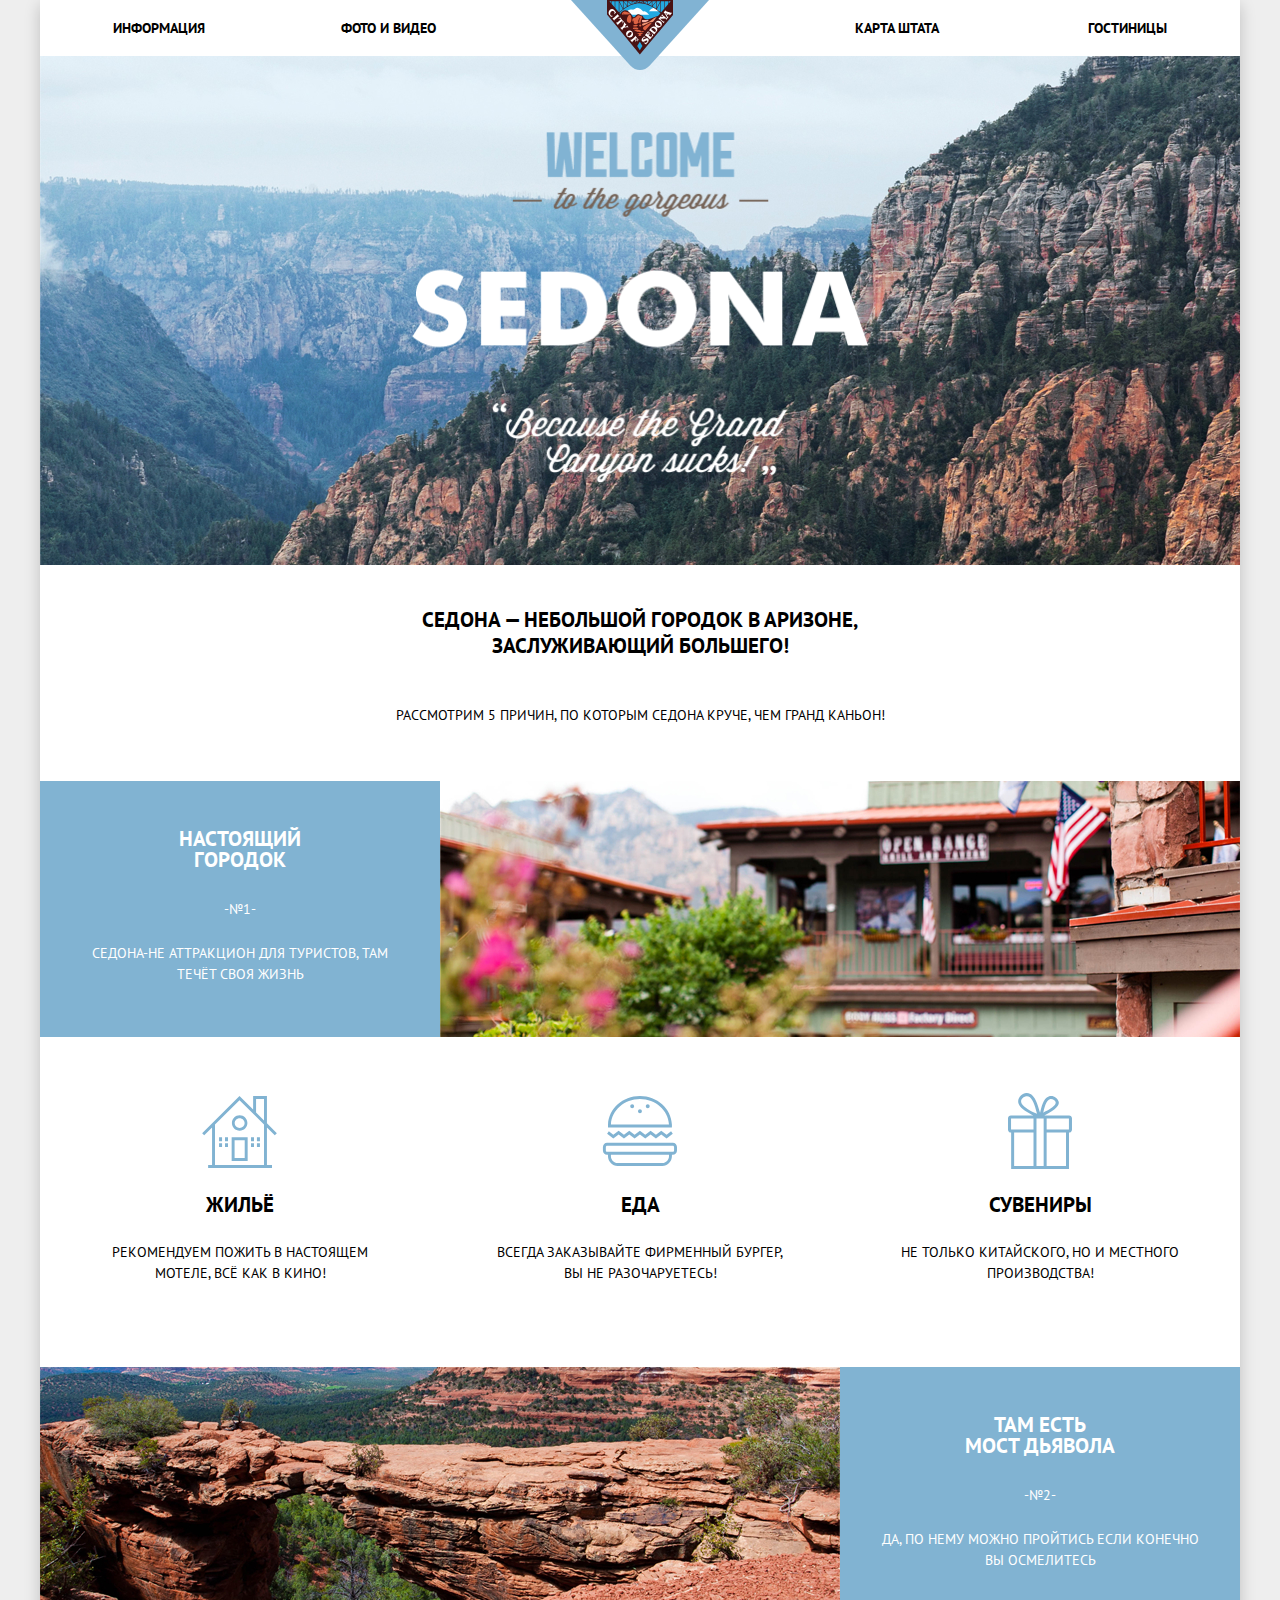
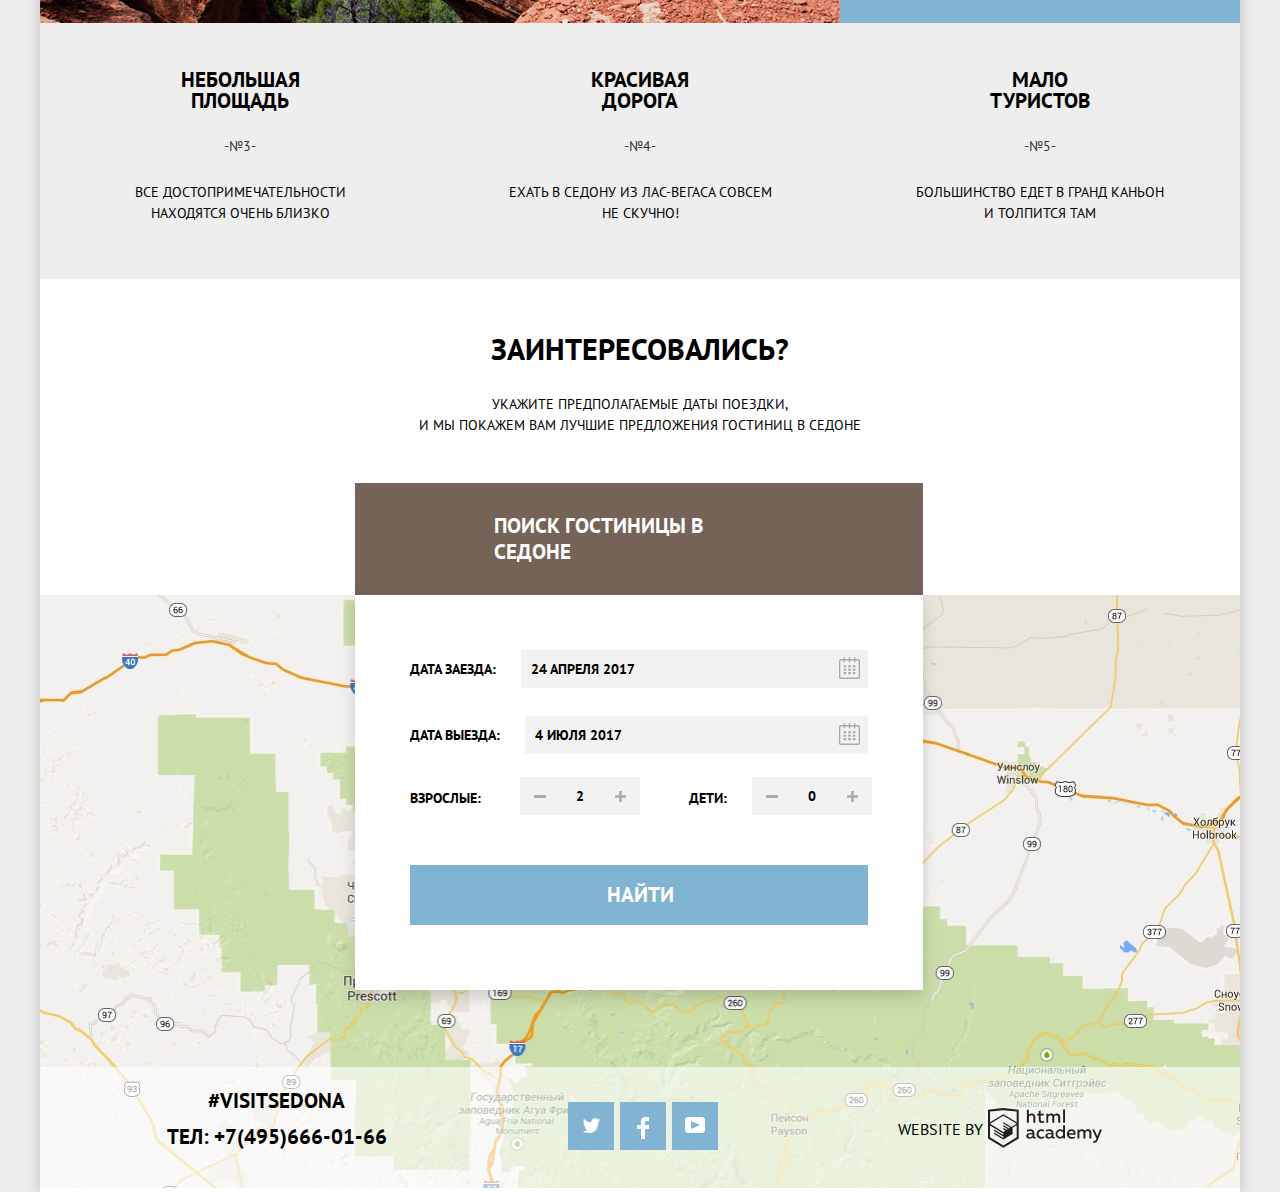
==== commit 0c898067: "new" ====
--- a/index.html
+++ b/index.html
@@ -4,8 +4,8 @@
     <meta charset="utf-8">
     <title>HTML Academy: Седона</title>
     <link rel="stylesheet" href="https://fonts.googleapis.com/css2?family=PT+Sans:wght@400;700&;display=swap">
-    <link rel="stylesheet" href="css\normalize.css">
-    <link rel="stylesheet" href="css\style.css">
+    <link rel="stylesheet" href="css/normalize.css">
+    <link rel="stylesheet" href="css/style.css">
   </head>
   <body class="page-body">
       <div class="main-wrapper">
@@ -18,13 +18,13 @@
                     <li class="nav-left"><a href="blank.html">Информация</a></li>
                     <li class="nav-left"><a href="blank.html">Фото и видео</a></li>
                     <li class="nav-right nav-state-map"><a href="blank.html">Карта штата</a></li>
-                    <li class="nav-right"><a href="blank.html">Гостиницы</a></li>
+                    <li class="nav-right"><a href="catalog.html">Гостиницы</a></li>
                 </ul> 
             </nav>
         </header>
         <main class="container">
             <section class="main-banner">
-                <img class="welcome-pic" src="img/welcome.png" width="456,65" height="350,88" alt="Приветственный баннер">
+                <img class="welcome-pic" src="img/welcome.png" width="457" height="351" alt="Приветственный баннер">
                 <h1 class="visually-hidden">Городок Седона</h1>
             </section>
             <div class="intro">
@@ -125,7 +125,7 @@
                         </p>
                     </div>
                     <div class="kids-adult">
-                        <p class="form-item">
+                        <div class="form-item">
                             <label for="adults">Взрослые:</label>
                             <div class="plus-minus-wrapper">
                                 <button type="button" class="button-minus">
@@ -140,8 +140,8 @@
                                     </svg>
                                 </button>
                             </div>
-                        </p>
-                        <p class="form-item form-item-kids">
+                        </div>
+                        <div class="form-item form-item-kids">
                             <label for="kids">Дети:</label>
                             <div class="plus-minus-wrapper wrapper-kids">
                                 <button type="button" class="button-minus">
@@ -156,7 +156,7 @@
                                     </svg>
                                 </button>
                             </div>
-                        </p>
+                        </div>
                     </div>
                     <button type="submit" class="search-button">Найти</button>
                 </form>  
@@ -199,7 +199,7 @@
             </ul>
         </section>
         <section>
-            <span class="footer-copyright">
+            <div class="footer-copyright">
                 <div class="copyright-text">WEBSITE BY</div>
                 <a class="copyright-button" href="https://htmlacademy.ru/intensive/htmlcss">
                     <span class="visually-hidden">HTML Academy</span>
@@ -207,7 +207,7 @@
                         <path fill-rule="evenodd" clip-rule="evenodd" d="M15.5197 1.05737H15.3509L0 2.71895V31.4945L15.3509 40.8382L30.7018 31.4945V2.71895L15.5197 1.05737ZM77.0183 2.62185H75.0876V15.7311H77.0183V2.62185ZM40.8619 2.63264V7.76843C41.6131 6.9864 42.6386 6.5436 43.7105 6.53843C44.6823 6.47908 45.6329 6.84495 46.3253 7.54479C47.0177 8.24462 47.3866 9.21244 47.3399 10.2068V15.7634H45.367V10.4658C45.4231 9.94897 45.2754 9.43059 44.9566 9.02553C44.6377 8.62047 44.174 8.36218 43.6683 8.3079H43.3518C42.3456 8.36979 41.4321 8.9295 40.9041 9.80764V15.7634H38.8995V2.63264H40.8619ZM77.0183 31.4837H75.2775V30.0595C74.4828 31.1353 73.23 31.7538 71.9119 31.7211C69.4751 31.5528 67.5825 29.4822 67.5825 26.9845C67.5825 24.4867 69.4751 22.4162 71.9119 22.2479C73.1195 22.2052 74.2818 22.7203 75.0771 23.6505V18.3205H77.0183V31.4837ZM47.0656 30.0595C47.263 30.0515 47.4583 30.0152 47.6459 29.9516V31.3866C47.2482 31.5404 46.826 31.6172 46.4009 31.6132C45.6482 31.6769 44.9394 31.2429 44.639 30.5342C43.7036 31.31 42.5302 31.7227 41.3261 31.6995C39.733 31.6995 38.256 30.804 38.256 28.9482C38.256 26.65 40.3661 25.9379 42.1702 25.9379C42.9402 25.9505 43.707 26.0408 44.4596 26.2076V25.884C44.4596 24.805 43.6578 23.9742 42.1491 23.9742C41.0585 23.9764 39.9804 24.2116 38.9839 24.6647V22.8305C40.0678 22.451 41.204 22.2506 42.3495 22.2371C44.8394 22.2371 46.3693 23.4455 46.3693 26.1753V29.4121C46.3546 29.5668 46.401 29.721 46.4981 29.8406C46.5951 29.9601 46.7349 30.035 46.8862 30.0487H47.0656V30.0595ZM40.2711 28.8403C40.298 29.229 40.4761 29.5905 40.7655 29.844C41.055 30.0974 41.4317 30.2217 41.8115 30.189H41.9275C42.8819 30.1906 43.7973 29.8022 44.4702 29.11V27.5779C43.842 27.4414 43.2026 27.3655 42.5605 27.3513C41.5055 27.3513 40.2817 27.7074 40.2817 28.8403H40.2711ZM56.0229 22.9384C55.1962 22.4632 54.2596 22.2246 53.3115 22.2479H52.9422C51.7332 22.2873 50.5891 22.8166 49.7619 23.7192C48.9347 24.6218 48.4923 25.8236 48.5321 27.06V27.5024C48.6957 30.0004 50.805 31.8921 53.2482 31.7318C54.2519 31.7555 55.2477 31.5452 56.1601 31.1168V29.2718C55.3769 29.7215 54.4945 29.9591 53.5963 29.9624C52.5199 30.0288 51.4963 29.4793 50.9385 28.5356C50.3806 27.5918 50.3806 26.4095 50.9385 25.4658C51.4963 24.522 52.5199 23.9725 53.5963 24.039C54.461 24.0357 55.3066 24.2989 56.0229 24.7942V22.9384ZM66.1514 30.0595C66.3488 30.0515 66.5441 30.0152 66.7317 29.9516V31.3866C66.334 31.5404 65.9118 31.6172 65.4867 31.6132C64.734 31.6769 64.0252 31.2429 63.7248 30.5342C62.7894 31.31 61.616 31.7227 60.4119 31.6995C58.8188 31.6995 57.3417 30.804 57.3417 28.9482C57.3417 26.65 59.4518 25.9379 61.256 25.9379C62.0259 25.9505 62.7928 26.0408 63.5454 26.2076V25.884C63.5454 24.805 62.7436 23.9742 61.2349 23.9742C60.1443 23.9764 59.0662 24.2116 58.0697 24.6647V22.8305C59.1536 22.451 60.2897 22.2506 61.4353 22.2371C63.9252 22.2371 65.455 23.4455 65.455 26.1753V29.4121C65.4404 29.5668 65.4868 29.721 65.5838 29.8406C65.6809 29.9601 65.8207 30.035 65.972 30.0487H66.1514V30.0595ZM59.855 29.8481C59.5632 29.5943 59.3837 29.2311 59.3569 28.8403H59.378C59.378 27.7074 60.5385 27.3513 61.6569 27.3513C62.299 27.3655 62.9383 27.4414 63.5665 27.5779V29.11C62.8937 29.8022 61.9782 30.1906 61.0239 30.189H60.9078C60.5263 30.2247 60.1469 30.1019 59.855 29.8481ZM69.3271 26.9305C69.3271 25.2859 70.6308 23.9526 72.239 23.9526L72.2601 24.0066C73.4742 24.0066 74.5742 24.7382 75.0665 25.8732V28.0311C74.5856 29.1871 73.4673 29.9296 72.239 29.9084C70.6308 29.9084 69.3271 28.5752 69.3271 26.9305ZM83.3486 22.2479C86.8408 22.2479 88.0541 25.1395 87.4844 27.7397H80.922C81.1436 29.3582 82.6839 30.0163 84.2876 30.0163C85.2509 30.0196 86.2027 29.8021 87.0729 29.3797V31.1061C86.0736 31.5421 84.9939 31.7519 83.9078 31.7211C81.2385 31.7211 78.8963 30.189 78.8963 26.9521C78.8362 25.7502 79.2482 24.5736 80.0408 23.6841C80.8334 22.7945 81.9408 22.2658 83.1165 22.2155H83.3486V22.2479ZM80.8693 26.1753C80.9704 24.8237 82.1216 23.8104 83.4436 23.9095H83.4858C84.1064 23.8531 84.7196 24.08 85.1612 24.5295C85.6028 24.979 85.8275 25.6051 85.7752 26.24H80.8693V26.1753ZM89.489 31.4621V22.4961H91.2298V23.575C91.9777 22.7197 93.041 22.2229 94.1628 22.2047C95.2951 22.1328 96.3712 22.7163 96.9482 23.7153C97.7407 22.8335 98.8477 22.3161 100.018 22.2803C100.952 22.2327 101.859 22.6011 102.507 23.2901C103.154 23.9792 103.478 24.9213 103.394 25.8732V31.4837H101.39V25.9271C101.437 25.4734 101.306 25.0191 101.024 24.6647C100.743 24.3104 100.336 24.0852 99.8917 24.039H99.6174C98.7512 24.0941 97.9525 24.536 97.4335 25.2474V31.4837H95.4289V25.9271C95.4728 25.47 95.3357 25.0139 95.0481 24.6611C94.7606 24.3082 94.3467 24.088 93.8991 24.0497H93.6881C92.7466 24.1344 91.8915 24.6449 91.3564 25.4416V31.5161H89.5312L89.489 31.4621ZM113.977 22.4745H111.972L109.324 29.2718L106.306 22.4853H104.196L108.417 31.5484L108.237 32.0016C107.72 33.3611 107.003 34.0516 106.053 34.0516C105.75 34.0548 105.447 34.0112 105.156 33.9221V35.6161C105.536 35.7125 105.926 35.7632 106.317 35.7671C107.646 35.7671 108.902 35.0226 109.851 32.6813L113.977 22.4745ZM52.689 6.78658V3.54974L50.7266 4.01369V6.73264H49.144V8.49132H50.7899V12.9905C50.7231 13.817 51.0244 14.6301 51.61 15.2038C52.1955 15.7775 53.0028 16.0505 53.8073 15.9468C54.5996 15.9535 55.3875 15.8259 56.139 15.5692V13.8429C55.5727 14.0781 54.9672 14.199 54.356 14.199C53.2165 14.199 52.689 13.8105 52.689 12.6237V8.5129H55.8541V6.78658H52.689ZM58.3862 15.7526V6.75421H60.1376V7.83316C60.8811 6.97655 61.9403 6.476 63.0601 6.45211C64.1624 6.38099 65.2146 6.93142 65.8032 7.88711C66.5958 7.00534 67.7028 6.48794 68.8734 6.45211C69.8138 6.41462 70.7233 6.79859 71.364 7.50353C72.0046 8.20846 72.3126 9.16418 72.2073 10.1205V15.7418H70.2028V10.1853C70.2499 9.73151 70.1184 9.27721 69.8373 8.92287C69.5561 8.56853 69.1485 8.34334 68.7046 8.29711H68.4619C67.5957 8.35228 66.797 8.7942 66.278 9.50553V15.7418H64.2734V10.1853C64.3206 9.73151 64.1891 9.27721 63.9079 8.92287C63.6268 8.56853 63.2191 8.34334 62.7752 8.29711H62.5326C61.5911 8.38181 60.736 8.89229 60.2009 9.68895V15.7634H58.3862V15.7526ZM28.6972 30.3033L28.7078 30.2968L28.6972 30.3184V30.3033ZM28.6972 18.3205V30.3033L15.3509 38.4321L2.00459 30.3184V18.5147L15.2876 26.6068V28.0311L6.18257 22.5284V23.9418L15.3404 29.5632V31.0629L6.19312 25.4955V26.9521L15.3509 32.5734L24.5826 26.9197V20.8129L28.6972 18.3205ZM28.7078 16.7776L25.0362 18.9355L23.3482 20.0145L15.3087 15.0837V16.4971L22.156 20.7266L22.0083 20.8237L20.9532 21.4063L15.2876 17.9537V19.3995L19.761 22.1184L18.706 22.8413L15.3298 20.7913V22.2047L17.5454 23.5426L15.2982 24.9021L2.11009 16.864L15.3087 8.72869L28.7078 16.7776ZM15.2876 7.27211L28.7078 15.3534V4.56395L15.3615 3.12895L2.01514 4.56395V15.3534L15.2876 7.27211Z" fill="#231F20"/>
                     </svg>
                 </a>
-            </span>
+            </div>
         </section>
     </footer>
 </div>
--- a/css/style.css
+++ b/css/style.css
@@ -0,0 +1,1075 @@
+/*Variables*/
+:root {
+    --bg-white: #FFFFFF;
+    --basic-black: #000000;
+    --dark-gray-text: #333333;
+    --light-blue: #81B3D2;
+    --ligth-blue-banner: #81B3D3;
+    --bg-light-gray: #EEEEEE;
+    --brown-bg-header-form: #766357;
+    --gray-form: #F2F2F2;
+    --blue-form-button: #81B3D2;
+    --blue-form-button-focus: #669EC0;
+    --blue-form-button-clicked: #5496BD;
+    --brown-button-focus: #604E43;
+    --brown-button-clicked: #503E33;
+    --light-brown-banner: #766458;
+    --light-gray-raiting-bg: #F2F2F2;
+    --gray-raiting-text: #666666;
+    --gray-footer-logo-focus: #BDBBBC;
+    --gray-form: #A9A9A9;
+    --gray-checkbox: #6A6A6A;
+    --gray-divider: #E5E5E5;
+    --range-controls-gray: rgba(255, 255, 255, 0.3);
+    --gray-hover-form: #EBEBEB;
+
+    --white-low-opacity: rgba(255, 255, 255, 0.3);
+    --black-low-opacity: rgba(0, 0, 0, 0.3);
+    --brown-low-opacity: rgba(80, 62, 51, 0.3);
+    
+    --bg-footer: rgba(255, 255, 255, 0.6);
+
+    --light-gray-shadow: #cfcfcf;
+    --dark-gray-shadow: rgba(0, 1, 1, 0.15);
+    --main-wrapper-shadow:  rgba(0, 1, 1, 0.2);
+}
+* {
+    box-sizing: border-box;
+}
+/* Global */
+body {
+    min-width: 1200px;
+    margin: 0;
+    padding: 0;
+    font-family: "PT Sans", Arial, sans-serif;
+    background-color: var(--bg-white);
+    text-transform: uppercase;
+    background-color: var(--bg-light-gray);
+    background-position: top center;
+    background-repeat: no-repeat;
+}
+img {
+    max-width: 100%;
+    height: auto;
+    }
+.page a {
+    text-decoration: none;
+}
+.page {
+    height: 100%;
+}
+.page-body {
+    min-height: 100%;
+    display: grid;
+    grid-template-rows: min-content 1fr min-content;
+    align-content: start;
+}
+.main-wrapper {
+    position: relative;
+    width: 1200px;
+    margin: 0 auto;
+    display: grid;
+    grid-template-rows: min-content 1fr min-content;
+    align-content: start;
+    background-color: var(--bg-white);
+    box-shadow: 0px 5px 15px var(--main-wrapper-shadow);
+}
+/* Logo */
+.main-header-logo {
+    position: absolute;
+    left: 50%;
+    transform: translateX(-50%);
+    z-index: 10;
+}
+/* Main navigation */
+.main-nav {
+    position: relative;
+    font-size: 14px;
+    line-height: 26px;
+    color: var(--basic-black);
+    font-weight: bold;
+}
+.site-nav {
+    display: flex;
+    flex-wrap: wrap;
+    list-style: none;
+    margin: 0;
+    padding: 0 73px;
+    text-align: center;
+    min-height: 56px;
+    align-items: center;
+}
+.nav-left {
+    text-align: left;
+}
+.nav-right {
+    text-align: right;
+}
+.nav-state-map {
+    margin-left: auto;
+}
+.site-nav li {
+    width: 228px;
+}
+.site-nav a {
+    color: var(--basic-black);
+}
+.site-nav a:hover,
+.site-nav a:focus {
+    color: var(--blue-form-button);
+}
+.site-nav a:active {
+    color: var(--black-low-opacity);
+}
+.nav-active a {
+    color: var(--brown-bg-header-form);
+}
+
+/* Intro */
+.text-intro {
+    text-align: center;
+    font-size: 21px;
+    line-height: 26px; 
+    color: var(--basic-black);
+    font-weight: bold;
+    padding: 0;
+    margin: 0;
+}
+.reasons {
+    font-size: 14px;
+    line-height: 26px;
+    color: var(--basic-black);
+    font-weight: normal;
+    text-align: center;
+    padding: 20px 0;
+    margin-top: 23px;
+}
+/* Welcome banner */
+.main-banner {
+    background: url("../img/background.jpg") no-repeat;
+    width: 100%;
+    height: 509px;
+    position: relative;
+}
+section.main-banner::before {
+    content: "";
+    background-image: url("../img/shape.svg");
+    display: block;
+    width: 100%;
+    height: 57px;
+    position: absolute;
+    bottom: 0;
+}
+.welcome-pic {
+    display: block;
+    padding-top: 76px;
+    margin: auto;
+}
+.intro {
+    min-height: 216px;
+    margin: 0;
+    padding-top: 42px;
+}
+/* Features */
+.feature-grid {
+    display: grid;
+    grid-template-columns: 1fr 1fr 1fr;
+    min-height: 256px;
+}
+.feature-grid-pic-1 {
+    display: grid;
+    grid-template-columns: 1fr 2fr;
+    min-height: 256px;
+    margin: 0;
+    padding: 0;
+    text-align: center;
+    align-items: center;
+}
+.sedona-town-img {
+    display: block;
+}
+.feature-grid-pic-2 {
+    display: grid;
+    grid-template-columns: 2fr 1fr;
+    min-height: 256px;
+    margin: 0;
+    padding: 0;
+    text-align: center;
+    align-items: center;
+}
+.devils-bridge-img {
+    display: block;
+}
+.features-list {
+    list-style: none;
+    margin: 0;
+    padding: 0;
+}
+.feature-icons {
+    display: grid;
+    grid-template-columns: 1fr 1fr 1fr;
+    list-style: none;
+    min-height: 330px;
+    margin-top: 0;
+    padding: 0;
+    text-align: center;
+    align-items: center;
+    position: relative;
+}
+/* Icons Index */
+.feature-icon-home {
+    display: block;
+    padding-top: 55px;
+}
+.feature-icon-food {
+    display: block;
+    padding-top: 55px;
+}
+.feature-icon-souvenirs {
+    display: block;
+    padding-top: 55px;
+}
+.feature-icon-home::before {
+    content: "";
+    background-image: url("../img/icon-1.svg");
+    display: block;
+    width: 75px;
+    height: 72px;
+    position: absolute;
+    top: 59px;
+    left: 162px;
+}
+.feature-icon-food::before {
+    content: "";
+    background-image: url("../img/icon-3.svg");
+    display: block;
+    width: 75px;
+    height: 70px;
+    position: absolute;
+    top: 59px;
+    left: 562px;
+}
+.feature-icon-souvenirs::before {
+    content: "";
+    background-image: url("../img/icon-2.svg");
+    display: block;
+    width: 64px;
+    height: 77px;
+    position: absolute;
+    top: 55px;
+    right: 168px;
+}
+.feature-item-grid {
+    display: grid;
+    position: relative;
+    grid-template-columns: 1fr 1fr 1fr;
+    list-style: none;
+    min-height: 256px;
+    margin: 0;
+    padding: 0;
+    text-align: center;
+    align-items: center;
+    background-color: var(--bg-light-gray);
+}
+.feature-item-w {
+    background-color: var(--light-blue);
+}
+.item-name-w {
+    margin: 0;
+    font-size: 21px;
+    line-height: 21px;
+    font-weight: bold;
+    color: var(--bg-white);
+    margin-bottom: 20px;
+    margin-top: 9px;
+}
+.item-number-w {
+    font-size: 14px;
+    line-height: 21px;
+    font-weight: normal;
+    color: var(--bg-white);
+    margin: 9px;
+}
+.item-text-w {
+    font-size: 14px;
+    line-height: 21px;
+    font-weight: normal;
+    color: var(--bg-white);
+}
+.feature-item {
+    margin: 0;
+    padding: 0; 
+}
+.item-name {
+    font-size: 21px;
+    line-height: 21px;
+    color: var(--basic-black);
+    font-weight: bold;
+    margin-bottom: 10px;
+}
+.item-text {
+    font-size: 14px;
+    line-height: 21px;
+    color: var(--basic-black);
+    font-weight: normal;
+    margin: 17px 5px 2px 5px;
+    padding-top: 10px;
+}
+.item-number {
+    font-size: 14px;
+    line-height: 21px;
+    color: var(--dark-gray-text);
+    font-weight: normal;
+}
+.feature-blue-bg {
+    display: flex;
+    flex-direction: column;
+    justify-content: flex-start;
+    align-items: center;
+}
+.item-gray-bg {
+    display: flex;
+    flex-direction: column;
+    justify-content: flex-start;
+    align-items: center;
+    padding-bottom: 10px;
+}
+.item-gray-bg .item-name {
+    font-size: 21px;
+    line-height: 21px;
+    color: var(--basic-black);
+    font-weight: bold;
+    margin: 0px;
+}
+.item-gray-bg .item-text {
+    font-size: 14px;
+    line-height: 21px;
+    color: var(--basic-black);
+    font-weight: normal;
+    margin: 0;
+    padding: 0;
+}
+.item-gray-bg .item-number {
+    font-size: 14px;
+    line-height: 21px;
+    color: var(--dark-gray-text);
+    font-weight: normal;
+    margin: 25px;
+}
+.interested {
+    width: 100%; 
+    position: relative;
+    margin-top: 58px;
+}
+/* Reservation and Search Form */
+.map-index img {
+    width: 100%;
+    height: auto;
+}
+.reservation-header {
+    font-size: 30px;
+    line-height: 24px;
+    color: var(--basic-black);
+    font-weight: bold;
+    text-align: center;
+    margin: 0;
+    padding-bottom: 33px;
+}
+.reservation-text {
+    font-size: 14px;
+    line-height: 21px;
+    color: var(--basic-black);
+    font-weight: normal;
+    text-align: center;
+    margin: 0;
+}
+.hotel-search-header {
+    display: block;
+    font-size: 21px;
+    line-height: 26px;
+    color: var(--bg-white);
+    font-weight: bold;
+    background-color: var(--brown-bg-header-form);
+    padding: 30px 139px;
+    margin: 47px 317px 0 315px;
+}
+.form-item {
+    display: flex;
+    align-items: center;
+    position: relative;
+    font-size: 14px;
+    line-height: 26px;
+    font-weight: bold;
+    text-transform: uppercase;
+}
+.form-item input {
+    font-weight: bold;
+    font-size: 14px;
+    line-height: 26px;
+    text-transform: uppercase;
+    color: var(--basic-black);
+    border: none;
+    background-color: var(--light-gray-raiting-bg);
+}
+.form-item input::placeholder {
+    color: var(--basic-black);
+}
+.kids-adult input::placeholder {
+    color: var(--basic-black);
+}
+.form-item label {
+    width: auto;
+    margin-right: 25px;
+}
+.form-item-check-out {
+    margin-top: 28px;
+}
+.check-in-out input {
+    padding: 5px 10px;
+    height: 38px;
+    flex-grow: 1;
+}
+.check-in-out:hover input {
+    background-color: var(--gray-hover-form);
+}
+.check-in-out:hover focus {
+    background: var(--bg-white)
+    border: 2px solid var(--gray-divider);
+}
+.calendar-button {
+    height: 38px;
+    width: 38px;
+    border: none;
+    position: absolute;
+    right: 0;
+    background-color: var(--light-gray-raiting-bg);
+}
+.calendar-button:hover path,
+.calendar-button:focus path {
+    fill: var(--basic-black)
+}
+.calendar-button:active path {
+    fill: var(--light-blue)
+}
+.kids-adult {
+    display: flex;
+    align-items: center;
+    margin-top: 9px;
+    margin-bottom: 10px;
+}
+.kids-adult input {
+    width: 40px;
+    height: 38px;
+    border: none;
+    text-align: center;
+    background: var(--light-gray-raiting-bg);
+    font-weight: bold;
+    font-size: 14px;
+    line-height: 26px;
+    color: var(--basic-black);
+    
+}
+.button-minus {
+    display: flex;
+    justify-content: center;
+    align-items: center;
+    width: 40px;
+    height: 38px;
+    border: none;
+    background: var(--light-gray-raiting-bg);
+}
+.button-plus {
+    display: flex;
+    justify-content: center;
+    align-items: center;
+    width: 40px;
+    height: 38px;
+    border: none;
+    background: var(--light-gray-raiting-bg);
+}
+.button-minus:hover path {
+    fill: var(--basic-black);
+}
+.button-minus:active path {
+    fill: var(--blue-form-button);
+}
+.button-plus:hover path {
+    fill: var(--basic-black);
+}
+.button-plus:active path {
+    fill: var(--blue-form-button);
+}
+.hotel-search-header:hover,
+.hotel-search-header:focus {
+    background-color: var(--brown-button-focus);
+}
+.hotel-search-header:active {
+    background-color: var(--brown-button-clicked);
+}
+a.hotel-search-header:active {
+    color: var(--white-low-opacity);
+}
+.map-index {
+    position: relative;
+}
+.search-main-page {
+    display: flex;
+    flex-direction: column;
+    margin: 0 auto;
+    position: absolute;
+    background-color: var(--bg-white);
+    margin-left: 315px;
+}
+.form-main-page {
+    display: flex;
+    flex-direction: column;
+    width: 568px;
+    height: 395px;
+    box-shadow: 0px 7px 15px var(--dark-gray-shadow);
+    padding: 55px;
+}
+.plus-minus-wrapper {
+    display: flex;
+    height: 42px;
+    margin-left: 14px;
+}
+.wrapper-kids {
+    margin: 0;
+}
+.form-item-kids label {
+    margin-left: 49px;
+}
+.search-button {
+    font: inherit;
+    color: var(--bg-white);
+    background-color: var(--blue-form-button);
+    border: none;
+    vertical-align: middle;
+    text-transform: uppercase;
+    font-weight: bold;
+    font-size: 21px;
+    line-height: 26px;
+    padding: 17px 197px;
+    margin-top: 36px;
+}
+.search-button:hover,
+.search-button:focus {
+    background-color: var(--blue-form-button-focus);
+
+}
+button.search-button:active {
+    color: var(--white-low-opacity);
+}
+.search-button:active {
+    color: var(--blue-form-button-clicked);
+}
+/* Forms and filters*/
+.filter {
+    display: flex;
+    padding: 25px 71px 15px 71px;
+    background-image: url("../img/background-filter.jpg");
+    background-repeat: no-repeat;
+    background-size: cover;
+    min-height: 217px;
+}
+.filter fieldset {
+    border: none;
+    padding: 0;
+}
+.filter legend {
+    line-height: 21px;
+    font-size: 16px;
+    text-transform: uppercase;
+    font-weight: bold;
+    color: var(--bg-white);
+    padding: 0;
+    margin: 0;
+}
+.filter ul {
+    list-style: none;
+    line-height: 21px;
+    font-size: 14px;
+    color: var(--bg-white);
+    padding: 0;
+}
+.filter-option {
+    margin: 25px 0 19px 0;
+}
+.filter-option label {
+    position: relative;
+    display: block;
+    cursor: pointer;
+    user-select: none;
+    padding-left: 40px;
+}
+.filter-input-checkbox + label::before {
+    content: "";
+    position: absolute;
+    width: 23px;
+    height: 23px;
+    background-image: url("../img/checkbox-off.png");
+    border-radius: 2px;
+    left: 0px;
+}
+.filter-input-checkbox:checked + label::after {
+    content: "";
+    position: absolute;
+    background-image: url("../img/checkbox-on.svg");
+    width: 27px;
+    height: 23px;
+    left: 0px;
+}
+.filter-input-checkbox:disabled {
+  color: var(--gray-checkbox);
+}
+.accomodation {
+    margin-left: 115px;
+} 
+.filter-item {
+    margin-left: auto;
+}
+.filter-item legend {
+    font-size: 16px;
+    line-height: 21px;
+    font-weight: bold;
+    color: var(--bg-white);
+    text-transform: uppercase;
+}
+.range-filter {
+    display: flex;
+    flex-direction: column;
+    align-items: center;
+    width: 317px;
+}
+.range-controls {
+    position: relative;
+}
+.range-controls .scale {
+    width: 316px;
+    height: 2px;
+    background: var(--range-controls-gray);
+    margin-top: 10px;
+}
+  .range-controls .bar {
+    width: 250px;
+    height: 2px;
+    background: var(--bg-white);
+    margin-top: 20px;
+}
+  .range-controls .toggle {
+    width: 19px;
+    height: 21px;
+    padding: 0;
+    border: 8px solid var(--bg-white);
+    background-color: var(--light-gray-raiting-bg);
+    border-radius: 50%;
+    box-shadow: 0 2px 1px 0 var(--light-gray-shadow);
+    position: absolute;
+    cursor: pointer;
+    top: 50%;
+}
+  .range-controls .toggle:hover,
+  .range-controls .toggle:focus {
+    width: 23px;
+    height: 24px;
+    padding: 0;
+    border: 8px solid var(--bg-white);
+    background-color: var(--light-gray-raiting-bg);
+    border-radius: 50%;
+    box-shadow: 0 2px 1px 0 var(--light-gray-shadow);
+}
+  .range-controls .toggle-min {
+      left: -1px;
+}
+  .range-controls .toggle-max {
+    left: 250px;
+}
+  .price-controls {
+      display: flex;
+      height: 36px;
+      border: 2px solid var(--bg-white);
+      border-radius: 2px; 
+      width: 100%;
+      justify-content: center;  
+      align-items: center;
+      margin-top: 12px;
+}
+  .price-controls label {
+    line-height: 21px;
+    font-size: 14px;
+    font-weight: normal;
+    text-transform: uppercase;
+    color: var(--bg-white);
+    display: flex;
+    align-items: center;
+    margin-left: 60px;
+    position: relative;
+}
+  .price-controls input {
+    display: flex;
+    font-family: inherit;
+    font-size: inherit;
+    border: none;
+    background: transparent;
+    color: var(--bg-white);
+    align-items: center;
+    width: 50%;
+}
+  .price-controls::after {
+    content: "";
+    background: var(--bg-white);
+    width: 2px;
+    height: 22px;
+    position: absolute;
+    right: 19%;
+    top: 122px;
+}
+  .show-button {
+    border: 2px solid var(--bg-white);
+    border-radius: 2px;
+    color: var(--bg-white);
+    font-size: 14px;
+    line-height: 21px;
+    text-transform: uppercase;
+    width: 137px;
+    height: 36px;
+    background: transparent;
+    margin: 33px 94px 3px auto;
+}
+  .show-button:hover {
+      background-color: var(--bg-white);
+      color: var(--basic-black);
+}
+/* Catalog */
+.catalog-section {
+    margin: 0;
+    padding: 0;
+}
+.sorted-header {
+    display: flex;
+    flex-wrap: wrap;
+    align-items: center;
+    padding: 17px 73px;
+}
+/* Hotels list */
+.result {
+    font-size: 21px;
+    line-height: 26px;
+    color: var(--basic-black);
+    font-weight: bold;
+    margin: 0;
+    padding: 0;
+}
+.sorted {
+    font-size: 12px;
+    line-height: 18px;
+    color: var(--basic-black);
+    font-weight: normal;
+    margin-left: 47px;
+}
+.sorted-by {
+    font-size: 12px;
+    line-height: 18px;
+    display: flex;
+    justify-content: space-between;
+    flex-grow: 1;
+}
+.sorted-by ul {
+    list-style: none;
+    display: flex;
+    flex-wrap: wrap;
+    opacity: 0.3;
+}
+.sorted-by li {
+    margin-right: 33px;
+}
+.sorted-inactive {
+    border-bottom: 1px dashed var(--blue-form-button);
+}
+.sorted-active a {
+    color: var(--blue-form-button);
+}
+.sorted-by a {
+    color: var(--basic-black);
+}
+.sorted-by a:hover,
+.sorted-by a:focus {
+    color: var(--blue-form-button);
+}
+.sorted-by a:active {
+    color: var(--basic-black);
+    border: none;
+}
+.up-and-down {
+    display: flex;
+    width: 34px;
+    justify-content: space-between;
+    align-items: center;
+    margin-left: auto;
+    margin-top: 10px;
+}
+.up {
+    margin-right: 12px;
+}
+.up:hover path,
+.up:focus path{
+    fill: var(--basic-black);
+}
+.down:hover path,
+.down:focus path {
+    fill: var(--basic-black);
+}
+.up:active path {
+    fill: var(--blue-form-button);
+}
+.down:active path {
+    fill: var(--blue-form-button);
+}
+.hotel-list {
+    list-style: none;
+    margin-top: 8px;
+    padding: 0;
+}
+.hotel-list-grid {
+    display: grid;
+    grid-template-columns: 135px 1fr 183px;
+    column-gap: 32px;
+    align-items: center;
+    min-height: 133px;
+    position: relative;
+    padding: 19px 70px 15px 73px;
+}
+.hotel-list-grid::before {
+    content: "";
+    width: 1200px;
+    height: 1px;
+    background-color: var(--gray-divider);
+    position: absolute;
+    left: 0;
+    top: -1px;
+}
+.hotel-list-grid::after {
+    content: "";
+    width: 1200px;
+    height: 1px;
+    background-color: var(--gray-divider);
+    position: absolute;
+    left: 0;
+    bottom: 0;
+}
+.search-result {
+    margin-bottom: 30;
+    margin-left: -2px;
+    align-self: flex-start;
+}
+.hotel-name a {
+    color: var(--basic-black);
+}
+.hotel-name a:hover,
+.hotel-name a:focus {
+    color: var(--light-blue);
+}
+.hotel-name a:active {
+    color: var(--black-low-opacity);
+}
+.hotel-name {
+    font-size: 21px;
+    line-height: 26px;
+    color: var(--basic-black);
+    font-weight: bold;
+    margin: 6px 0 0 0;
+    width: 50%;
+}
+.price {
+    display: flex;
+    justify-content: space-between;
+    font-size: 14px;
+    line-height: 21px;
+    color: var(--dark-gray-text);
+    font-weight: normal;
+    margin: 8px 0 15px 0;
+    padding: 0;
+    width: 230px;
+}
+.price-from {
+    width: 50%;
+}
+.raiting {
+    font-size: 14px;
+    line-height: 21px;
+    color: var(--gray-raiting-text);
+    font-weight: normal;
+    background-color: var(--bg-light-gray);
+    text-align: center;
+    padding-top: 5px;
+    padding-bottom: 5px;
+    margin-top: 46px;
+    width: 110px;
+    align-self: flex-end;
+}
+.raiting-flex {
+    display: flex;
+    flex-direction: column;
+    flex-wrap: wrap;
+    align-self: flex-start;
+}
+.raiting-stars {
+    display: flex;
+    flex-wrap: wrap;
+    justify-content: flex-end;
+    margin-top: 10px;
+}
+.star {
+    background-image: url("../img/star.svg");
+    width: 19px;
+    height: 17px;
+    margin-left: 5px;
+}
+/* Hotel list buttons */
+.more-book-buttons {
+    display: flex;
+    flex-wrap: wrap;
+    align-items: flex-start;
+}
+.more {
+    font-size: 14px;
+    line-height: 21px;
+    color: var(--bg-white);
+    font-weight: bold;
+    background-color: var(--blue-form-button);
+    padding: 4px 17px;
+}
+.more:hover,
+.more:focus {
+    background-color: var(--blue-form-button-focus);
+}
+.more:active {
+    background-color: var(--blue-form-button-clicked);
+}
+a.more:active {
+    color: var(--white-low-opacity);
+}
+.book {
+    font-size: 14px;
+    line-height: 21px;
+    color: var(--bg-white); 
+    font-weight: bold;
+    background-color: var(--brown-bg-header-form);
+    margin-left: 6px;
+    padding: 4px 17px;
+}
+.book:hover,
+.book:focus {
+    background-color: var(--brown-button-focus);
+}
+.book:active {
+    background-color: var(--brown-button-clicked);
+}
+a.book:active {
+    color: var(--white-low-opacity);
+}
+/* Footer */
+.page-footer {
+    position: absolute;
+    bottom: 0;
+    width: 100%;
+}
+.main-footer {
+    display: grid;
+    grid-template-columns: 1fr 1fr 1fr;
+    background-color: var(--bg-footer);
+    min-height: 125px;
+    margin: 0;
+    padding: 0;
+    text-align: center;
+    align-items: center;
+}
+/* Contacts */
+.footer-contacts {
+    font-size: 21px;
+    line-height: 26px;
+    color: var(--basic-black);
+    font-weight: bold;
+    margin: -20px 0 0 73px;
+}
+.hashtag {
+    margin: 0;
+}
+.phone-number {
+    margin: 10px 0 0 0;
+}
+.footer-contacts a {
+    color: var(--basic-black);
+}
+/* Social buttons */
+.social {
+    display: flex;
+    flex-wrap: wrap;
+    list-style: none;
+    justify-content: center;
+    margin-top: 10px;
+    padding: 0;
+}
+.social a {
+    color: var(--basic-black);
+}
+.social-button {
+    display: block;
+    padding-top: 15px;
+}
+a.social-button:hover,
+a.social-button:focus {
+    background-color: var(--blue-form-button-focus);
+}
+a.social-button:active {
+    background-color: var(--blue-form-button-clicked);
+}
+a.social-button:active path{
+    fill: var(--white-low-opacity);
+}
+.social-icon a {
+    margin-left: 6px;
+    background-color: var(--blue-form-button);
+    width: 46px;
+    height: 48px;
+}
+/* Copyright */
+.copyright-button {
+    margin-left: 5px;
+}
+a.copyright-button:hover path,
+a.copyright-button:focus path {
+    fill: var(--light-blue);
+}
+a.copyright-button:active path {
+    fill: var(--gray-footer-logo-focus);
+}
+.footer-copyright {
+    display: flex;
+    flex-wrap: wrap;
+    justify-content: center;
+    margin-right: 80px;
+}
+.copyright-text {
+    margin-top: 9px;
+    margin-right: 3px
+    font-size: 14px;
+    line-height: 26px;
+}
+/* Additional */
+.visually-hidden {
+    position: absolute;
+    width: 1px;
+    height: 1px;
+    margin: -1px;
+    border: 0;
+    padding: 0;
+    white-space: nowrap;
+    clip-path: inset(100%);
+    clip: rect(0 0 0 0);
+    overflow: hidden;
+}
+  /* Java Script Classes */
+  .search-show {
+    display: none;
+}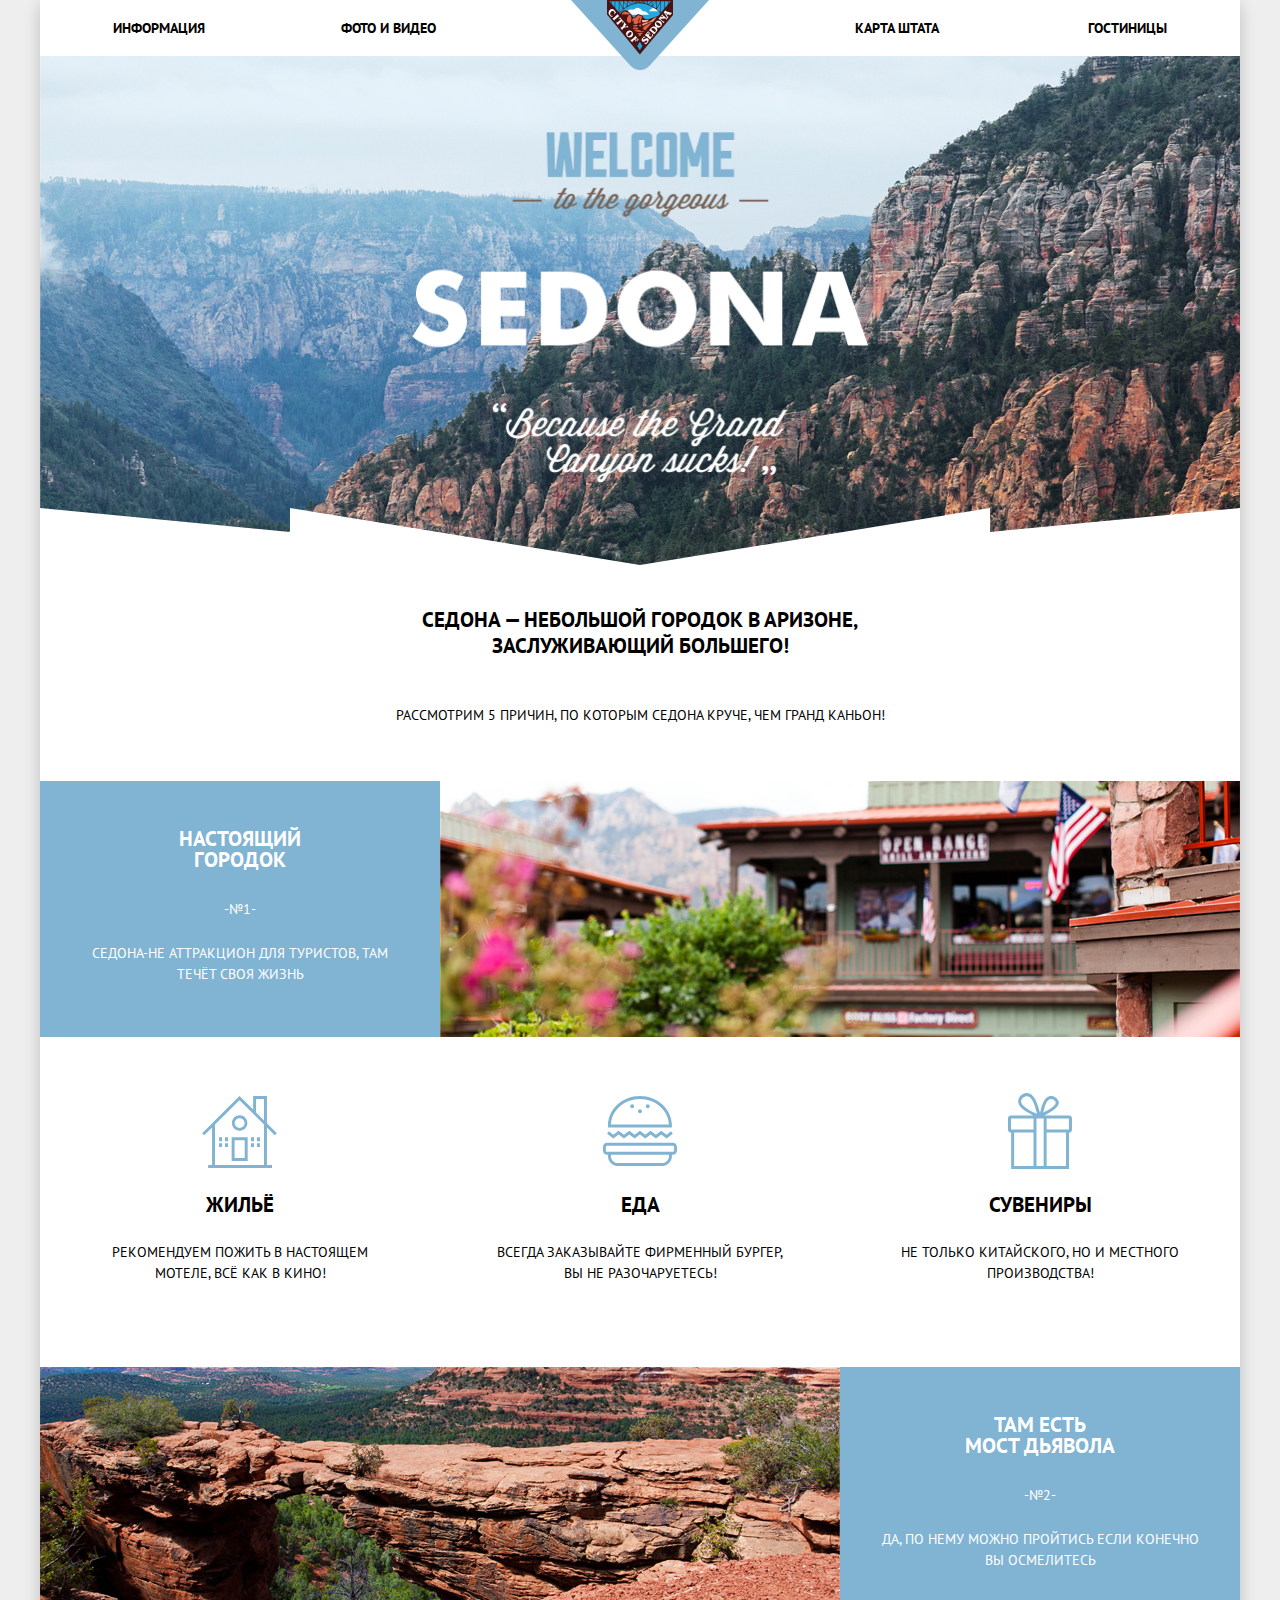
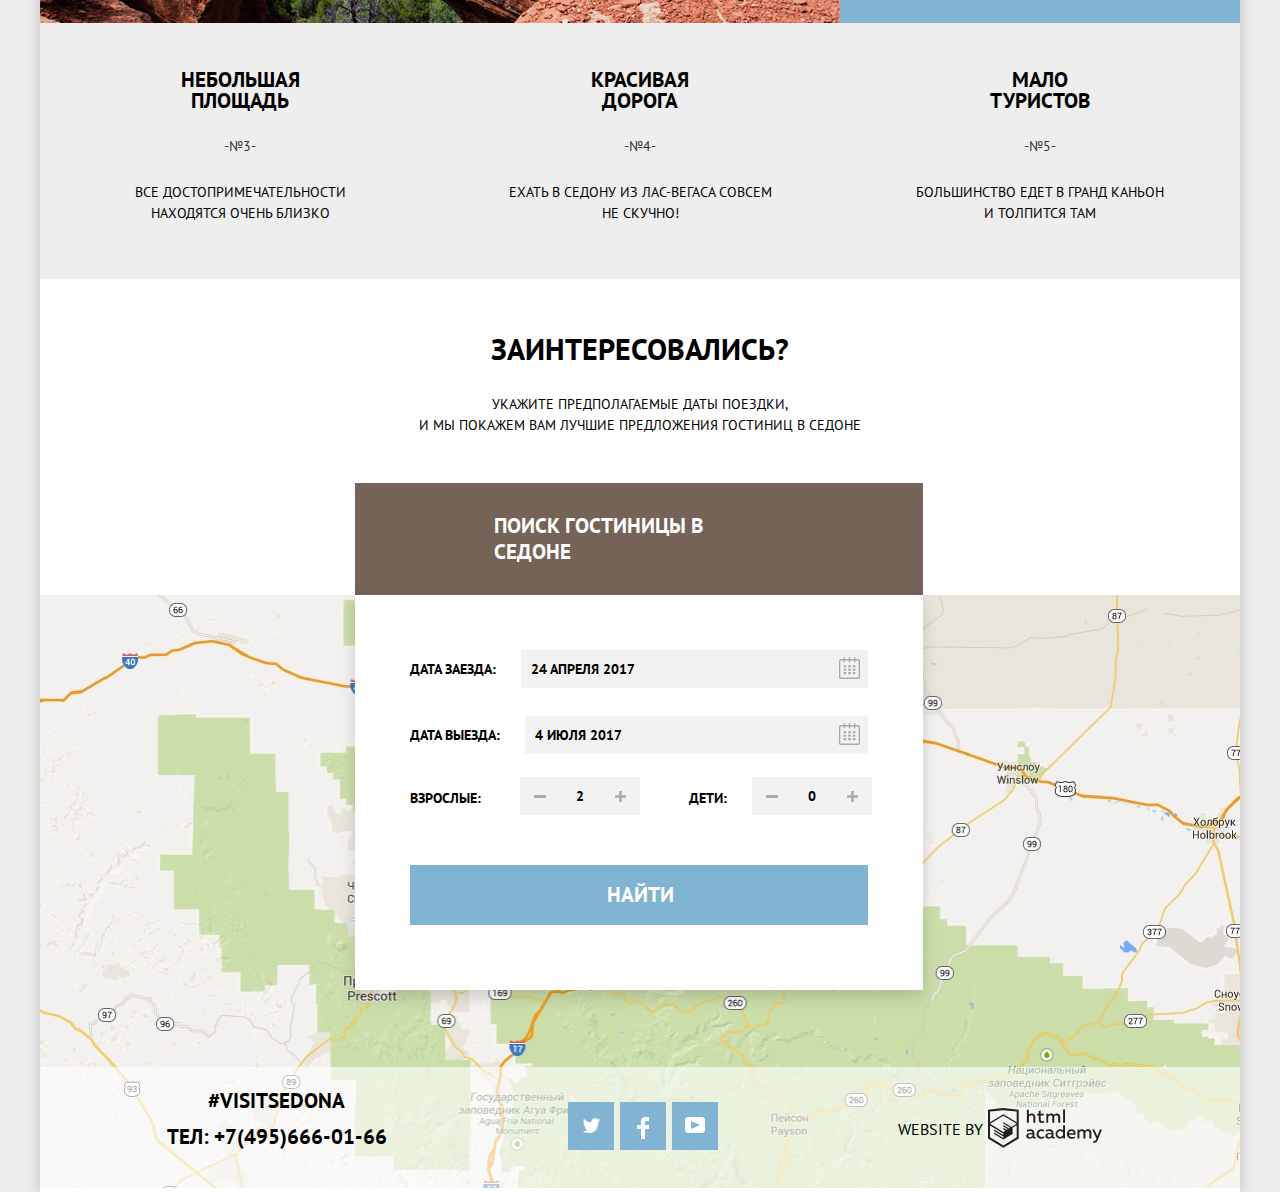
==== commit bc3ffc76: "changed" ====
--- a/index.html
+++ b/index.html
@@ -5,14 +5,14 @@
     <title>HTML Academy: Седона</title>
     <link rel="stylesheet" href="https://fonts.googleapis.com/css2?family=PT+Sans:wght@400;700&;display=swap">
     <link rel="stylesheet" href="css/normalize.css">
-    <link rel="stylesheet" href="css/style.css">
+    <link rel="stylesheet" href="css/style.min.css">
   </head>
   <body class="page-body">
       <div class="main-wrapper">
         <header class="main-header">
             <nav class="main-nav">
                 <a class="main-header-logo">
-                    <img src="img/logos.svg" alt="Логотип городка Седона">
+                    <img src="img/logos.svg" alt="Логотип городка Седона" width="138" height="70">
                 </a>
                 <ul class="site-nav">
                     <li class="nav-left"><a href="blank.html">Информация</a></li>
@@ -63,7 +63,7 @@
                     <li class="feature-item-w">
                         <div class="feature-grid-pic-2">
                             <div>
-                                <img class="devils-bridge-img" src="img/image2.jpg" width="800" height="256" alt="Фотография Моста Дьявола»">
+                                <img class="devils-bridge-img" src="img/image_bri.jpg" width="800" height="256" alt="Фотография Моста Дьявола»">
                             </div>
                             <div class="feature-blue-bg">
                                 <h3 class="item-name-w">Там есть<br> мост дьявола</h3>
@@ -211,6 +211,6 @@
         </section>
     </footer>
 </div>
-<script src="../1426921-sedona-29/js/form.js"></script>
+<script src="js/script.min.js"></script>
 </body>
 </html>--- a/css/style.min.css
+++ b/css/style.min.css
@@ -0,0 +1 @@
+:root{--bg-white:#fff;--basic-black:#000;--dark-gray-text:#333;--light-blue:#81b3d2;--ligth-blue-banner:#81b3d3;--bg-light-gray:#eee;--brown-bg-header-form:#766357;--gray-form:#f2f2f2;--blue-form-button:#81b3d2;--blue-form-button-focus:#669ec0;--blue-form-button-clicked:#5496bd;--brown-button-focus:#604e43;--brown-button-clicked:#503e33;--light-brown-banner:#766458;--light-gray-raiting-bg:#f2f2f2;--gray-raiting-text:#666;--gray-footer-logo-focus:#bdbbbc;--gray-form:#a9a9a9;--gray-checkbox:#6a6a6a;--gray-divider:#e5e5e5;--range-controls-gray:rgba(255,255,255,0.3);--gray-hover-form:#ebebeb;--light-blue-bg-banner:#d7ebf2;--white-low-opacity:rgba(255,255,255,0.3);--black-low-opacity:rgba(0,0,0,0.3);--brown-low-opacity:rgba(80,62,51,0.3);--bg-footer:rgba(255,255,255,0.6);--light-gray-shadow:#cfcfcf;--dark-gray-shadow:rgba(0,1,1,0.15);--main-wrapper-shadow:rgba(0,1,1,0.2)}*{box-sizing:border-box}body{min-width:1200px;margin:0;padding:0;font-family:"PT Sans",Arial,sans-serif;background-color:var(--bg-white);text-transform:uppercase;background-color:var(--bg-light-gray);background-position:top center;background-repeat:no-repeat}img{max-width:100%;height:auto}.page a{text-decoration:none}.page{height:100%}.page-body{min-height:100%;display:grid;grid-template-rows:min-content 1fr min-content;align-content:start}.main-wrapper{position:relative;width:1200px;margin:0 auto;display:grid;grid-template-rows:min-content 1fr min-content;align-content:start;background-color:var(--bg-white);box-shadow:0 5px 15px var(--main-wrapper-shadow)}.main-header-logo{position:absolute;left:50%;transform:translateX(-50%);z-index:10}.main-nav{position:relative;font-size:14px;line-height:26px;color:var(--basic-black);font-weight:bold}.site-nav{display:flex;flex-wrap:wrap;list-style:none;margin:0;padding:0 73px;text-align:center;min-height:56px;align-items:center}.nav-left{text-align:left}.nav-right{text-align:right}.nav-state-map{margin-left:auto}.site-nav li{width:228px}.site-nav a{color:var(--basic-black)}.site-nav a:hover,.site-nav a:focus{color:var(--blue-form-button)}.site-nav a:active{color:var(--black-low-opacity)}.nav-active a{color:var(--brown-bg-header-form)}.text-intro{text-align:center;font-size:21px;line-height:26px;color:var(--basic-black);font-weight:bold;padding:0;margin:0}.reasons{font-size:14px;line-height:26px;color:var(--basic-black);font-weight:normal;text-align:center;padding:20px 0;margin-top:23px}.main-banner{background:var(--light-blue-bg-banner) no-repeat;background-image:url("../img/background.jpg");width:100%;height:509px;position:relative}section.main-banner::before{content:"";background-image:url("../img/shape.svg");display:block;width:100%;height:57px;position:absolute;bottom:0}.welcome-pic{display:block;padding-top:76px;margin:auto}.intro{min-height:216px;margin:0;padding-top:42px}.feature-grid{display:grid;grid-template-columns:1fr 1fr 1fr;min-height:256px}.feature-grid-pic-1{display:grid;grid-template-columns:1fr 2fr;min-height:256px;margin:0;padding:0;text-align:center;align-items:center}.sedona-town-img{display:block}.feature-grid-pic-2{display:grid;grid-template-columns:2fr 1fr;min-height:256px;margin:0;padding:0;text-align:center;align-items:center}.devils-bridge-img{display:block}.features-list{list-style:none;margin:0;padding:0}.feature-icons{display:grid;grid-template-columns:1fr 1fr 1fr;list-style:none;min-height:330px;margin-top:0;padding:0;text-align:center;align-items:center;position:relative}.feature-icon-home{display:block;padding-top:55px}.feature-icon-food{display:block;padding-top:55px}.feature-icon-souvenirs{display:block;padding-top:55px}.feature-icon-home::before{content:"";background-image:url("../img/iconhome.svg");display:block;width:75px;height:72px;position:absolute;top:59px;left:162px}.feature-icon-food::before{content:"";background-image:url("../img/iconfood.svg");display:block;width:75px;height:70px;position:absolute;top:59px;left:562px}.feature-icon-souvenirs::before{content:"";background-image:url("../img/icongift.svg");display:block;width:64px;height:77px;position:absolute;top:55px;right:168px}.feature-item-grid{display:grid;position:relative;grid-template-columns:1fr 1fr 1fr;list-style:none;min-height:256px;margin:0;padding:0;text-align:center;align-items:center;background-color:var(--bg-light-gray)}.feature-item-w{background-color:var(--light-blue)}.item-name-w{margin:0;font-size:21px;line-height:21px;font-weight:bold;color:var(--bg-white);margin-bottom:20px;margin-top:9px}.item-number-w{font-size:14px;line-height:21px;font-weight:normal;color:var(--bg-white);margin:9px}.item-text-w{font-size:14px;line-height:21px;font-weight:normal;color:var(--bg-white)}.feature-item{margin:0;padding:0}.item-name{font-size:21px;line-height:21px;color:var(--basic-black);font-weight:bold;margin-bottom:10px}.item-text{font-size:14px;line-height:21px;color:var(--basic-black);font-weight:normal;margin:17px 5px 2px 5px;padding-top:10px}.item-number{font-size:14px;line-height:21px;color:var(--dark-gray-text);font-weight:normal}.feature-blue-bg{display:flex;flex-direction:column;justify-content:flex-start;align-items:center}.item-gray-bg{display:flex;flex-direction:column;justify-content:flex-start;align-items:center;padding-bottom:10px}.item-gray-bg .item-name{font-size:21px;line-height:21px;color:var(--basic-black);font-weight:bold;margin:0}.item-gray-bg .item-text{font-size:14px;line-height:21px;color:var(--basic-black);font-weight:normal;margin:0;padding:0}.item-gray-bg .item-number{font-size:14px;line-height:21px;color:var(--dark-gray-text);font-weight:normal;margin:25px}.interested{width:100%;position:relative;margin-top:58px}.map-index img{width:100%;height:auto}.reservation-header{font-size:30px;line-height:24px;color:var(--basic-black);font-weight:bold;text-align:center;margin:0;padding-bottom:33px}.reservation-text{font-size:14px;line-height:21px;color:var(--basic-black);font-weight:normal;text-align:center;margin:0}.hotel-search-header{display:block;font-size:21px;line-height:26px;color:var(--bg-white);font-weight:bold;background-color:var(--brown-bg-header-form);padding:30px 139px;margin:47px 317px 0 315px}.form-item{display:flex;align-items:center;position:relative;font-size:14px;line-height:26px;font-weight:bold;text-transform:uppercase}.form-item input{font-weight:bold;font-size:14px;line-height:26px;text-transform:uppercase;color:var(--basic-black);border:0;background-color:var(--light-gray-raiting-bg)}.form-item input::placeholder{color:var(--basic-black)}.kids-adult input::placeholder{color:var(--basic-black)}.form-item label{width:auto;margin-right:25px}.form-item-check-out{margin-top:28px}.check-in-out input{padding:5px 10px;height:38px;flex-grow:1}.check-in-out:hover input{background-color:var(--gray-hover-form)}.check-in-out:hover focus{background:var(--bg-white) border:2px solid var(--gray-divider)}.calendar-button{height:38px;width:38px;border:0;position:absolute;right:0;background-color:var(--light-gray-raiting-bg)}.calendar-button:hover path,.calendar-button:focus path{fill:var(--basic-black)}.calendar-button:active path{fill:var(--light-blue)}.kids-adult{display:flex;align-items:center;margin-top:9px;margin-bottom:10px}.kids-adult input{width:40px;height:38px;border:0;text-align:center;background:var(--light-gray-raiting-bg);font-weight:bold;font-size:14px;line-height:26px;color:var(--basic-black)}.button-minus{display:flex;justify-content:center;align-items:center;width:40px;height:38px;border:0;background:var(--light-gray-raiting-bg)}.button-plus{display:flex;justify-content:center;align-items:center;width:40px;height:38px;border:0;background:var(--light-gray-raiting-bg)}.button-minus:hover path{fill:var(--basic-black)}.button-minus:active path{fill:var(--blue-form-button)}.button-plus:hover path{fill:var(--basic-black)}.button-plus:active path{fill:var(--blue-form-button)}.hotel-search-header:hover,.hotel-search-header:focus{background-color:var(--brown-button-focus)}.hotel-search-header:active{background-color:var(--brown-button-clicked)}a.hotel-search-header:active{color:var(--white-low-opacity)}.map-index{position:relative}.search-main-page{display:flex;flex-direction:column;margin:0 auto;position:absolute;background-color:var(--bg-white);margin-left:315px}.form-main-page{display:flex;flex-direction:column;width:568px;height:395px;box-shadow:0 7px 15px var(--dark-gray-shadow);padding:55px}.plus-minus-wrapper{display:flex;height:42px;margin-left:14px}.wrapper-kids{margin:0}.form-item-kids label{margin-left:49px}.search-button{font:inherit;color:var(--bg-white);background-color:var(--blue-form-button);border:0;vertical-align:middle;text-transform:uppercase;font-weight:bold;font-size:21px;line-height:26px;padding:17px 197px;margin-top:36px}.search-button:hover,.search-button:focus{background-color:var(--blue-form-button-focus)}button.search-button:active{color:var(--white-low-opacity)}.search-button:active{color:var(--blue-form-button-clicked)}.filter{display:flex;padding:25px 71px 15px 71px;background-image:url("../img/background-filter.jpg");background-repeat:no-repeat;background-size:cover;min-height:217px}.filter fieldset{border:0;padding:0}.filter legend{line-height:21px;font-size:16px;text-transform:uppercase;font-weight:bold;color:var(--bg-white);padding:0;margin:0}.filter ul{list-style:none;line-height:21px;font-size:14px;color:var(--bg-white);padding:0}.filter-option{margin:25px 0 19px 0}.filter-option label{position:relative;display:block;cursor:pointer;user-select:none;padding-left:40px}.filter-input-checkbox+label::before{content:"";position:absolute;width:23px;height:23px;background-image:url("../img/checkbox-off.png");border-radius:2px;left:0}.filter-input-checkbox:checked+label::after{content:"";position:absolute;background-image:url("../img/checkbox-on.svg");width:27px;height:23px;left:0}.filter-input-checkbox:hover{color:var(--bg-white)}.filter-input-checkbox:disabled{color:var(--gray-checkbox)}.accomodation{margin-left:115px}.filter-item{margin-left:auto}.filter-item legend{font-size:16px;line-height:21px;font-weight:bold;color:var(--bg-white);text-transform:uppercase}.range-filter{display:flex;flex-direction:column;align-items:center;width:317px}.range-controls{position:relative}.range-controls .scale{width:316px;height:2px;background:var(--range-controls-gray);margin-top:10px}.range-controls .bar{width:250px;height:2px;background:var(--bg-white);margin-top:20px}.range-controls .toggle{width:19px;height:21px;padding:0;border:8px solid var(--bg-white);background-color:var(--light-gray-raiting-bg);border-radius:50%;box-shadow:0 2px 1px 0 var(--light-gray-shadow);position:absolute;cursor:pointer;top:50%}.range-controls .toggle:hover,.range-controls .toggle:focus{width:23px;height:24px;padding:0;border:8px solid var(--bg-white);background-color:var(--light-gray-raiting-bg);border-radius:50%;box-shadow:0 2px 1px 0 var(--light-gray-shadow)}.range-controls .toggle-min{left:-1px}.range-controls .toggle-max{left:250px}.price-controls{display:flex;height:36px;border:2px solid var(--bg-white);border-radius:2px;width:100%;justify-content:center;align-items:center;margin-top:12px}.price-controls label{line-height:21px;font-size:14px;font-weight:normal;text-transform:uppercase;color:var(--bg-white);display:flex;align-items:center;margin-left:60px;position:relative}.price-controls input{display:flex;font-family:inherit;font-size:inherit;border:0;background:transparent;color:var(--bg-white);align-items:center;width:50%}.price-controls::after{content:"";background:var(--bg-white);width:2px;height:22px;position:absolute;right:19%;top:122px}.show-button{border:2px solid var(--bg-white);border-radius:2px;color:var(--bg-white);font-size:14px;line-height:21px;text-transform:uppercase;width:137px;height:36px;background:transparent;margin:33px 94px 3px auto}.show-button:hover{background-color:var(--bg-white);color:var(--basic-black)}.catalog-section{margin:0;padding:0}.sorted-header{display:flex;flex-wrap:wrap;align-items:center;padding:17px 73px}.result{font-size:21px;line-height:26px;color:var(--basic-black);font-weight:bold;margin:0;padding:0}.sorted{font-size:12px;line-height:18px;color:var(--basic-black);font-weight:normal;margin-left:47px}.sorted-by{font-size:12px;line-height:18px;display:flex;justify-content:space-between;flex-grow:1}.sorted-by ul{list-style:none;display:flex;flex-wrap:wrap;opacity:.3}.sorted-by li{margin-right:33px}.sorted-inactive{border-bottom:1px dashed var(--blue-form-button)}.sorted-active a{color:var(--blue-form-button)}.sorted-by a{color:var(--basic-black)}.sorted-by a:hover,.sorted-by a:focus{color:var(--blue-form-button)}.sorted-by a:active{color:var(--basic-black);border:0}.up-and-down{display:flex;width:34px;justify-content:space-between;align-items:center;margin-left:auto;margin-top:10px}.up{margin-right:12px}.up:hover path,.up:focus path{fill:var(--basic-black)}.down:hover path,.down:focus path{fill:var(--basic-black)}.up:active path{fill:var(--blue-form-button)}.down:active path{fill:var(--blue-form-button)}.hotel-list{list-style:none;margin-top:8px;padding:0}.hotel-list-grid{display:grid;grid-template-columns:135px 1fr 183px;column-gap:32px;align-items:center;min-height:133px;position:relative;padding:19px 70px 15px 73px}.hotel-list-grid::before{content:"";width:1200px;height:1px;background-color:var(--gray-divider);position:absolute;left:0;top:-1px}.hotel-list-grid::after{content:"";width:1200px;height:1px;background-color:var(--gray-divider);position:absolute;left:0;bottom:0}.search-result{margin-bottom:30;margin-left:-2px;align-self:flex-start}.hotel-name a{color:var(--basic-black)}.hotel-name a:hover,.hotel-name a:focus{color:var(--light-blue)}.hotel-name a:active{color:var(--black-low-opacity)}.hotel-name{font-size:21px;line-height:26px;color:var(--basic-black);font-weight:bold;margin:6px 0 0 0;width:50%}.price{display:flex;justify-content:space-between;font-size:14px;line-height:21px;color:var(--dark-gray-text);font-weight:normal;margin:8px 0 15px 0;padding:0;width:230px}.price-from{width:50%}.raiting{font-size:14px;line-height:21px;color:var(--gray-raiting-text);font-weight:normal;background-color:var(--bg-light-gray);text-align:center;padding-top:5px;padding-bottom:5px;margin-top:46px;width:110px;align-self:flex-end}.raiting-flex{display:flex;flex-direction:column;flex-wrap:wrap;align-self:flex-start}.raiting-stars{display:flex;flex-wrap:wrap;justify-content:flex-end;margin-top:10px}.star{background-image:url("../img/star.svg");width:19px;height:17px;margin-left:5px}.more-book-buttons{display:flex;flex-wrap:wrap;align-items:flex-start}.more{font-size:14px;line-height:21px;color:var(--bg-white);font-weight:bold;background-color:var(--blue-form-button);padding:4px 17px}.more:hover,.more:focus{background-color:var(--blue-form-button-focus)}.more:active{background-color:var(--blue-form-button-clicked)}a.more:active{color:var(--white-low-opacity)}.book{font-size:14px;line-height:21px;color:var(--bg-white);font-weight:bold;background-color:var(--brown-bg-header-form);margin-left:6px;padding:4px 17px}.book:hover,.book:focus{background-color:var(--brown-button-focus)}.book:active{background-color:var(--brown-button-clicked)}a.book:active{color:var(--white-low-opacity)}.page-footer{position:absolute;bottom:0;width:100%}.main-footer{display:grid;grid-template-columns:1fr 1fr 1fr;background-color:var(--bg-footer);min-height:125px;margin:0;padding:0;text-align:center;align-items:center}.footer-contacts{font-size:21px;line-height:26px;color:var(--basic-black);font-weight:bold;margin:-20px 0 0 73px}.hashtag{margin:0}.phone-number{margin:10px 0 0 0}.footer-contacts a{color:var(--basic-black)}.social{display:flex;flex-wrap:wrap;list-style:none;justify-content:center;margin-top:10px;padding:0}.social a{color:var(--basic-black)}.social-button{display:block;padding-top:15px}a.social-button:hover,a.social-button:focus{background-color:var(--blue-form-button-focus)}a.social-button:active{background-color:var(--blue-form-button-clicked)}a.social-button:active path{fill:var(--white-low-opacity)}.social-icon a{margin-left:6px;background-color:var(--blue-form-button);width:46px;height:48px}.copyright-button{margin-left:5px}a.copyright-button:hover path,a.copyright-button:focus path{fill:var(--light-blue)}a.copyright-button:active path{fill:var(--gray-footer-logo-focus)}.footer-copyright{display:flex;flex-wrap:wrap;justify-content:center;margin-right:80px}.copyright-text{margin-top:9px;margin-right:3px font-size:14px;line-height:26px}.visually-hidden{position:absolute;width:1px;height:1px;margin:-1px;border:0;padding:0;white-space:nowrap;clip-path:inset(100%);clip:rect(0 0 0 0);overflow:hidden}.search-show{display:none}